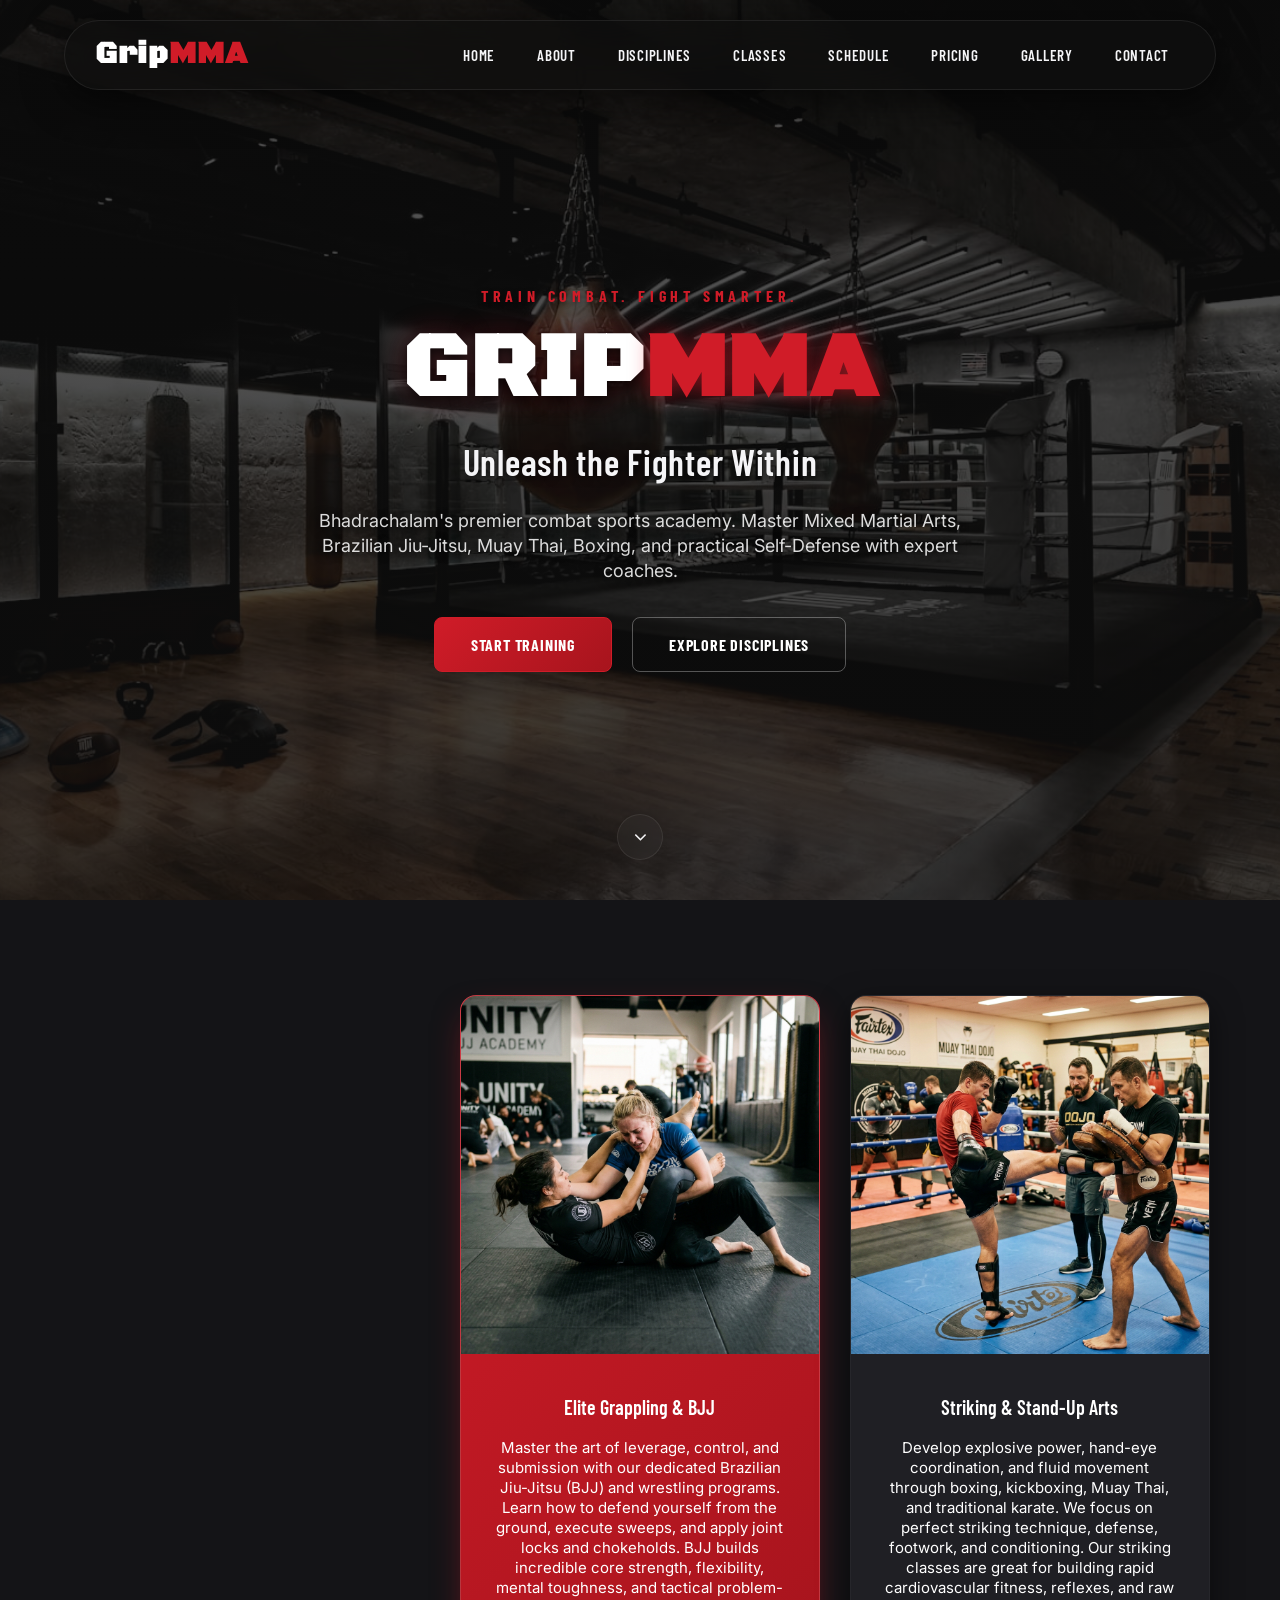
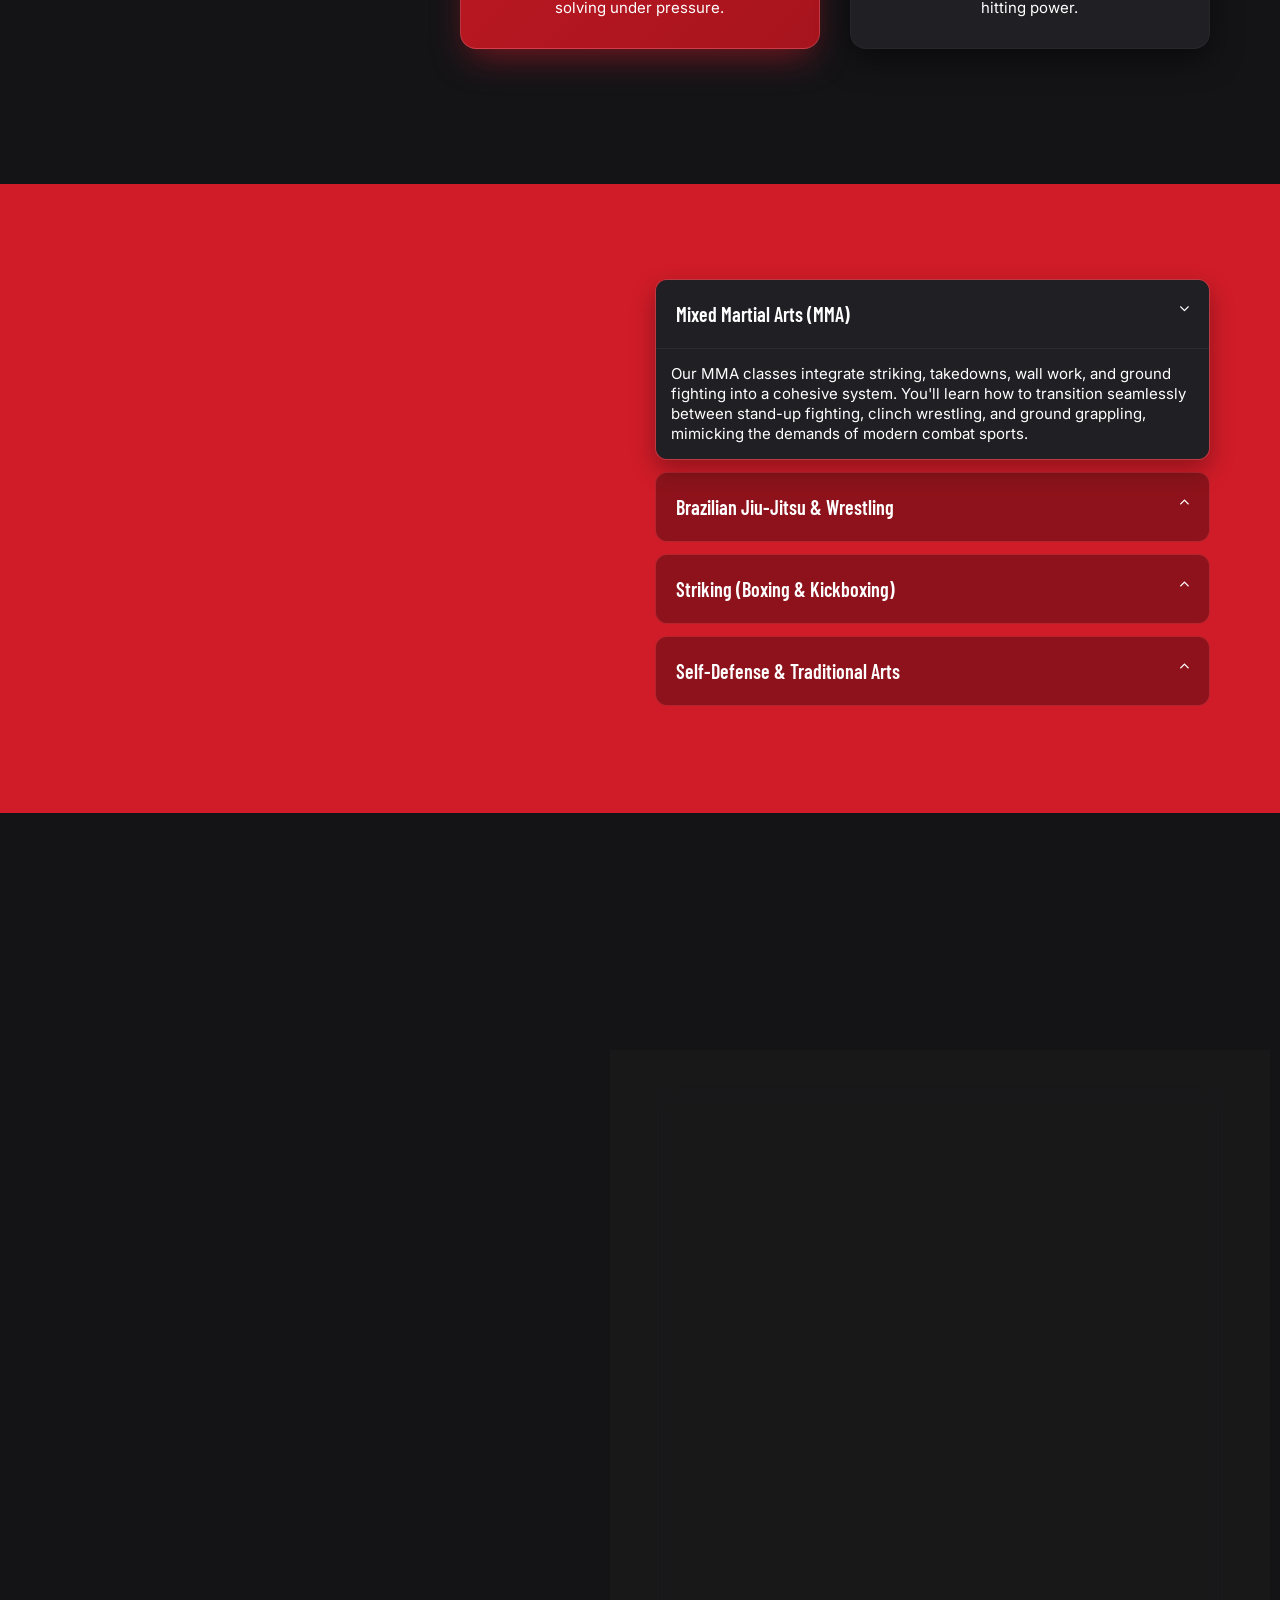
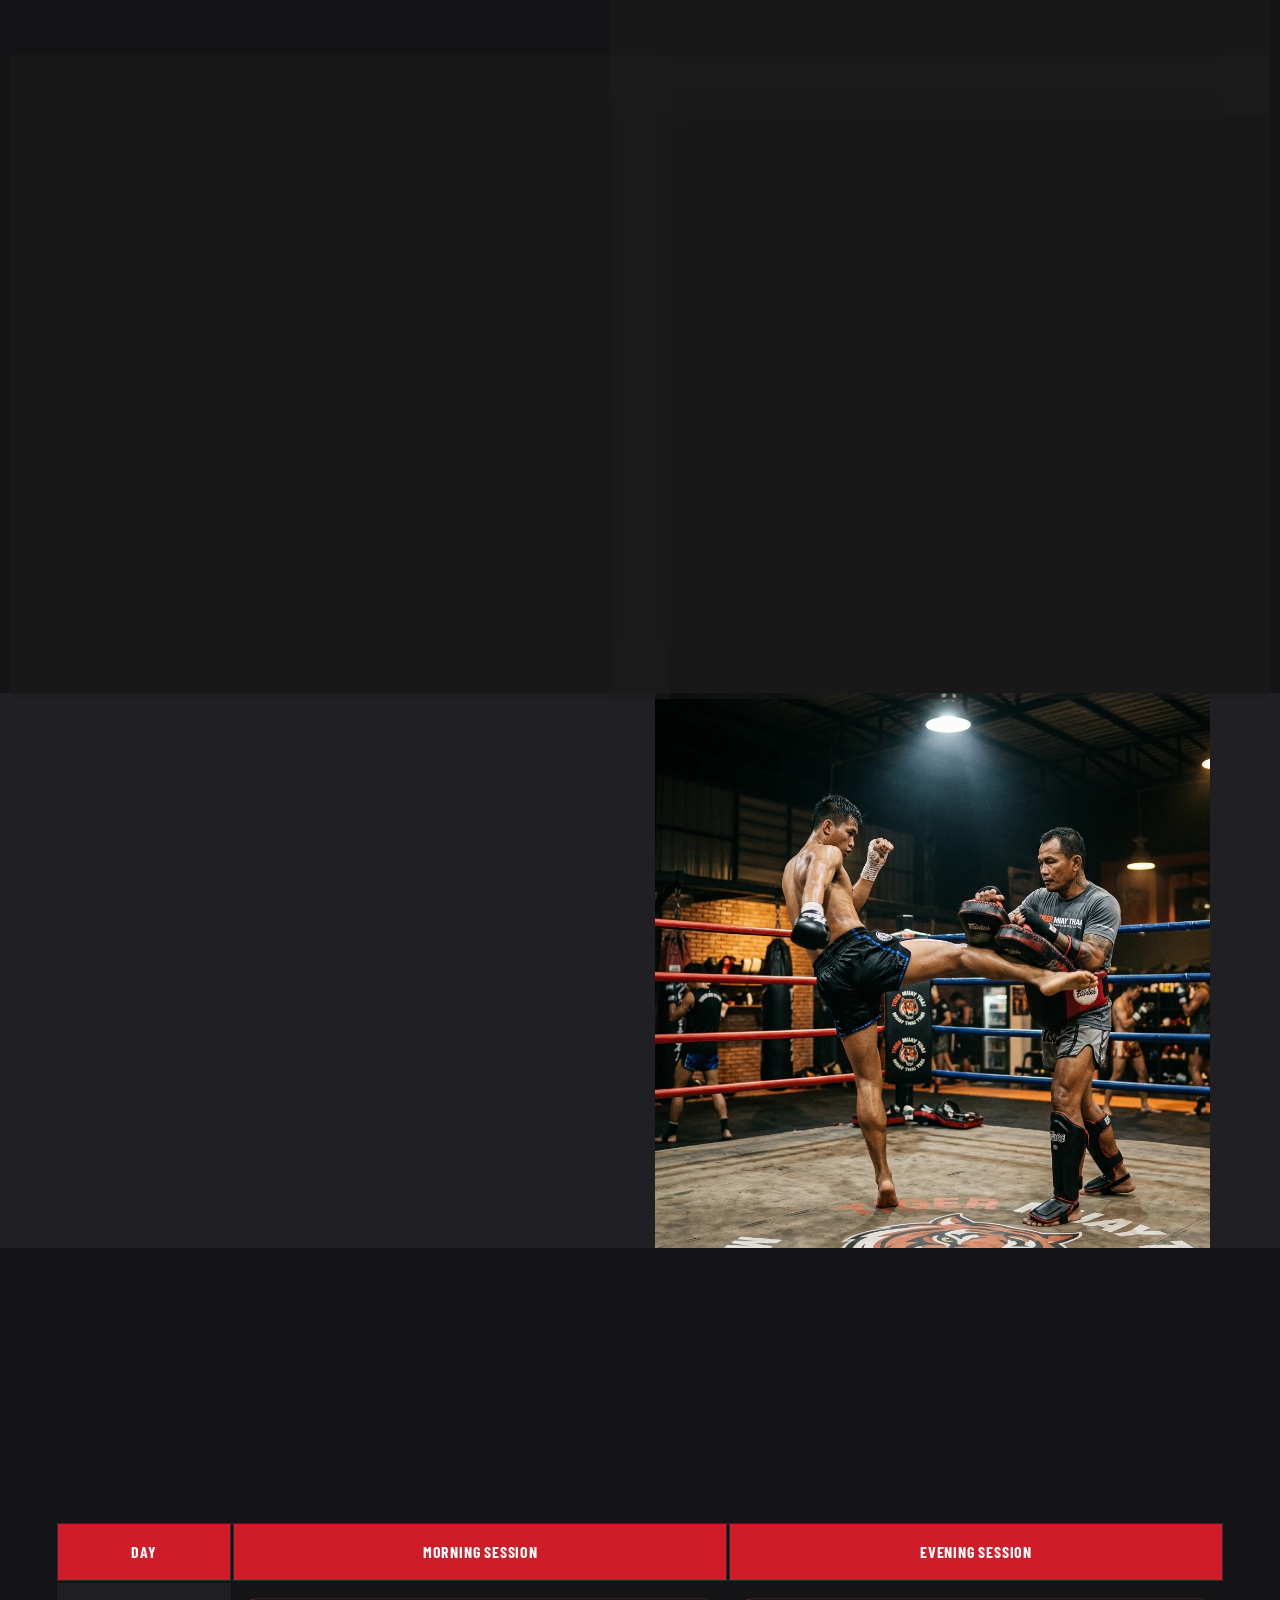
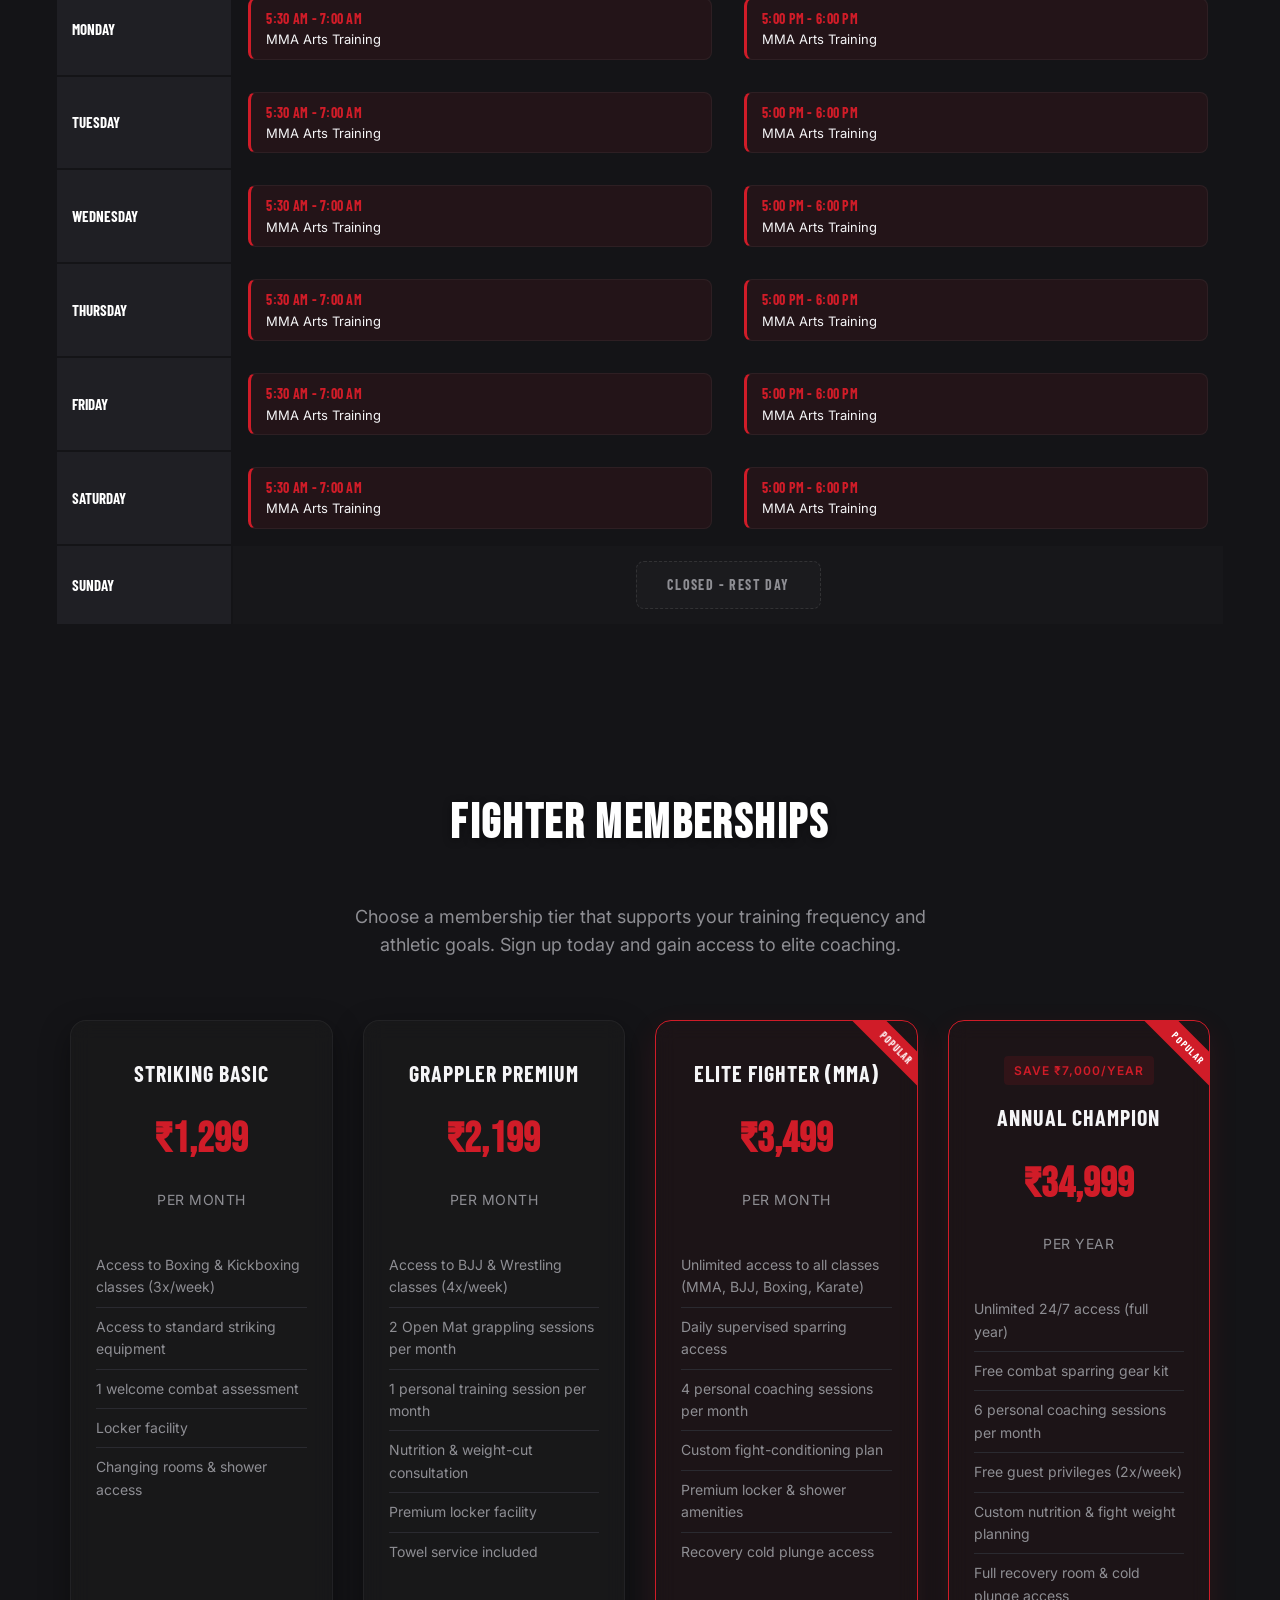
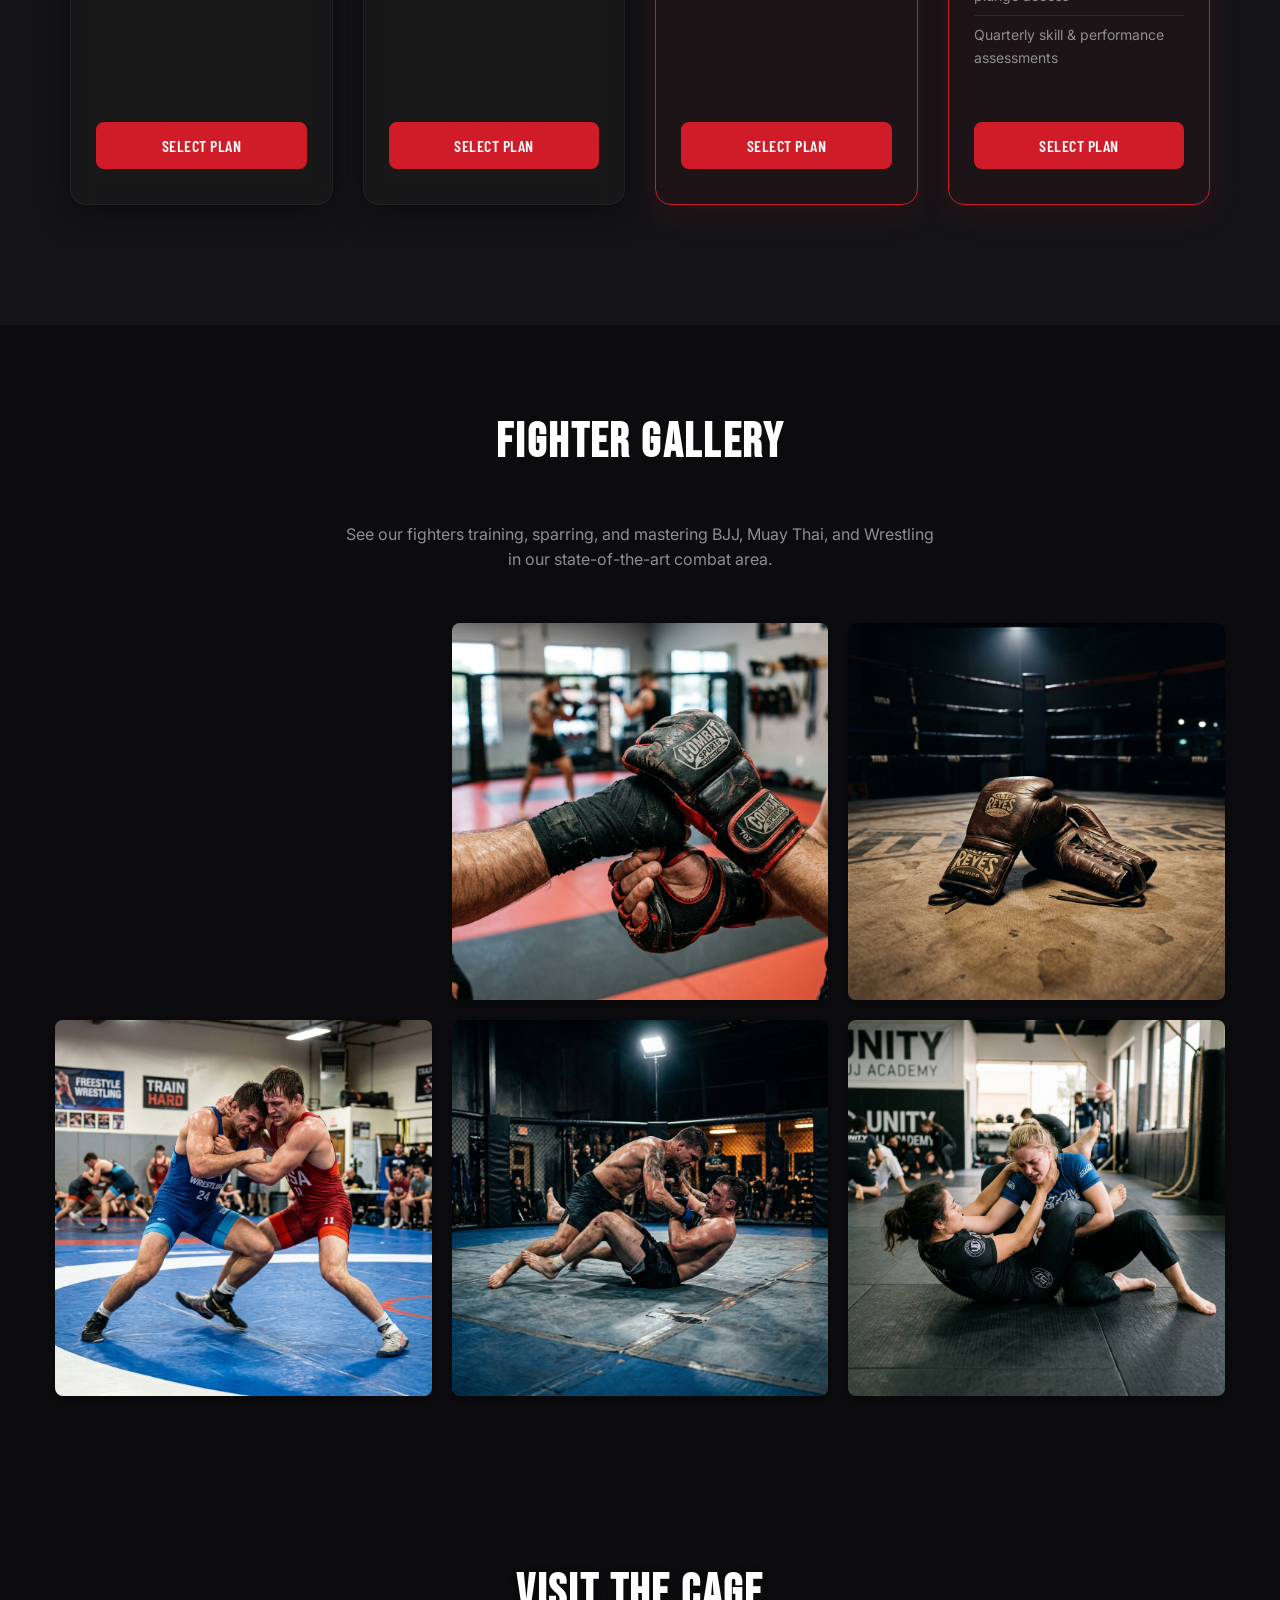
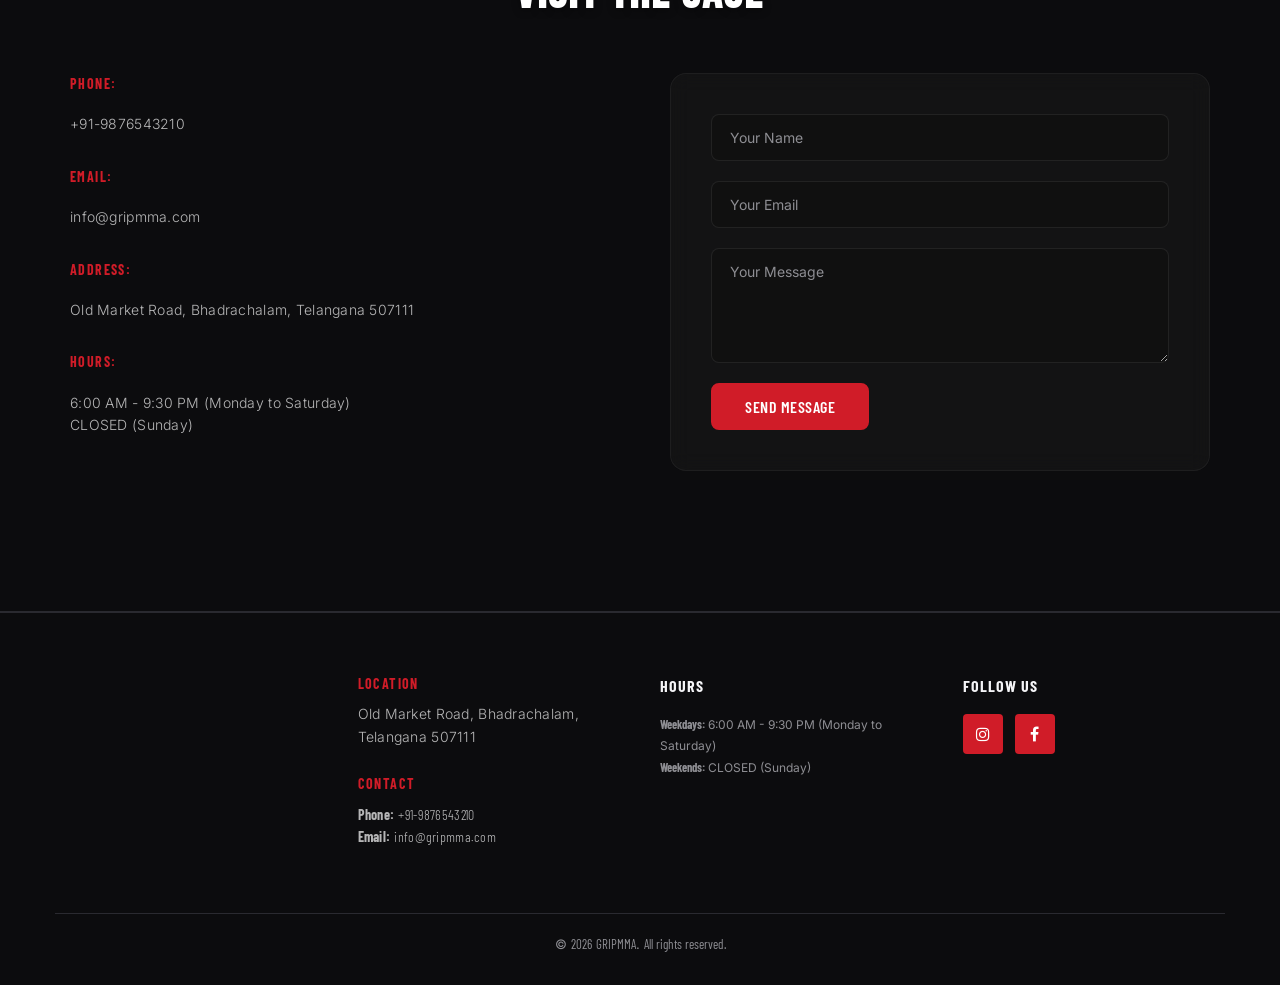
==== mma/index.html @ aaa6ac8c "feat(design): modernize hero scroll arrow and add reciprocal MMA/Gym navigation badges" ====
<!DOCTYPE html>
<html>
<head>
	<meta charset="UTF-8">
	<title>GRIPMMA — Train Combat. Fight Smarter.</title>
	<meta name="description" content="">
	<meta name="keywords" content="">
	<meta name="viewport" content="width=device-width, initial-scale=1">
	<meta name="theme-color" content="">
	<meta name="robots" content="index, follow">
	
	<!-- Open Graph Meta Tags -->
	<meta property="og:title" content="">
	<meta property="og:description" content="">
	<meta property="og:image" content="">
	<meta property="og:url" content="">
	<meta property="og:type" content="website">
	
	<!-- Twitter Card Meta Tags -->
	<meta name="twitter:card" content="summary_large_image">
	<meta name="twitter:title" content="">
	<meta name="twitter:description" content="">
	<meta name="twitter:image" content="">
	
	<!-- JSON-LD Structured Data (LocalBusiness Schema) -->
	<script type="application/ld+json"></script>
	
  <link rel="stylesheet" href="../css/animate.css">
  <link rel="preconnect" href="https://fonts.googleapis.com">
  <link rel="preconnect" href="https://fonts.gstatic.com" crossorigin>
  <link rel="stylesheet" href="https://fonts.googleapis.com/css2?family=Black+Ops+One&family=Bebas+Neue&family=Barlow+Condensed:wght@400;600;700;900&family=Inter:wght@400;500;600&display=swap">
	<link rel="stylesheet" type="text/css" href="../css/style.css">
  <style>
    .wow:first-child {
      visibility: hidden;
    }
    .home::before {
      background-image: linear-gradient(rgba(15, 15, 15, 0.7), rgba(15, 15, 15, 0.8)), url('../images/mma-hero.jpg?v=2') !important;
    }
  </style>
  
</head>
<body data-content-src="../data/mma-content.json" data-asset-prefix="../">
 
  <!-- Start Header  -->
  <header>
  	 <div class="container">
  	 	<div class="logo" id="logo-container">
					 <a href="" id="logo-link">Grip<span>MMA</span></a>
  	 	</div>
  	 	<a href="javascript:void(0)" class="ham-burger">
  	       <span></span>	
  	       <span></span>
  	 	</a>
  	 	<div class="nav">
	 		<ul>
	 			<!-- Rendered from data/mma-content.json -->
	 		</ul>
	 	</div>
  	 </div>
  </header>
  <!-- End Header  -->

  <!-- Start Home -->
  <section class="home" id="home">
  	 <div class="container">
  	 	  <div class="mma-badge wow fadeInUp" data-wow-delay="0.3s">
  	 	  	  <span class="badge-tag">GYM</span>
  	 	  	  <span class="badge-text">Looking for general fitness & strength training?</span>
  	 	  	  <a href="../" class="badge-link">Explore GripGym <i class="fa fa-angle-right"></i></a>
  	 	  </div>
  	 	  <span class="hero-tagline wow fadeInUp" data-wow-delay="0.4s" id="hero-tagline"></span>
  	 	  <h1 class="wow fadeInUp" data-wow-delay="0.6s" id="hero-title"></h1>
  	 	  <h2 class="hero-subtitle wow fadeInUp" data-wow-delay="0.7s" id="hero-subtitle"></h2>
  	 	  <p class="hero-description wow fadeInUp" data-wow-delay="0.8s" id="hero-desc"></p>
  	 	  <div class="hero-btn-group wow fadeInUp" data-wow-delay="1.0s" id="hero-buttons"></div>
  	 </div>
  	  <!-- go down -->
  	      <a href="#about" class="go-down wow fadeIn" data-wow-delay="1.4s">
  	      	  <i class="fa fa-angle-down" aria-hidden="true"></i>
  	      </a>
  	  <!-- go down -->
  </section>
  <!-- End Home -->


  <!-- Start About -->
  <section class="about" id="about">
  	  <div class="container">
  	  	  <div class="content" id="about-grid"></div>
  	  </div>
  </section>
  <!-- End About -->


  <!-- Start Service -->
  <section class="service" id="service">
  	<div class="container">
  		 <div class="content">
  		 	  <div class="text box wow slideInLeft" id="services-text"></div>
  		 	  <div class="accordian box wow slideInRight" id="services-accordion"></div>
  		 </div>
  	</div>
  </section>
  <!-- End Service -->

  <!-- Start Classes -->
  <section class="classes" id="classes">
  	<div class="container">
        <div class="section-header wow fadeInUp" id="classes-header"></div>
        <div class="classes-grid" id="classes-grid"></div>
  	</div>
  </section>
  <!-- End Classes -->

  <!-- Start Today -->
  <section class="start-today">
  	<div class="container">
  		 <div class="content" id="start-today-content">
  		 </div>
  	</div>
  </section>
  <!-- End Start Today -->

  <!-- Start Schedule -->
  <section class="schedule" id="schedule">
     <div class="container">
        <div class="section-header wow fadeInUp" id="schedule-header"></div>
        <div class="schedule-table-wrapper wow fadeInUp" data-wow-delay="0.2s">
            <table class="table schedule-table">
              <thead id="schedule-table-header">
                <!-- Rendered from data/mma-content.json -->
              </thead>
              <tbody id="schedule-table-body"></tbody>
            </table>
        </div>
     </div>
  </section>
  <!-- End Schedule -->

  <!-- Pricing Section -->
  <section class="pricing" id="pricing">
    <div class="container">
      <h1 id="pricing-title">Fighter Memberships</h1>
      <p class="intro-text"></p>
      <div class="pricing-grid" id="pricing-grid">
        <!-- Rendered from data/mma-content.json -->
      </div>
    </div>
  </section>

  <!-- Gallery Section -->
  <section class="gallery" id="gallery">
    <div class="container">
      <h2 id="gallery-title">Fighter Gallery</h2>
      <p class="gallery-intro" id="gallery-intro"></p>
      <div class="gallery-grid" id="gallery-grid">
        <!-- Gallery items rendered from data/mma-content.json -->
      </div>
    </div>
  </section>
  <!-- End Gallery -->

  <!-- Contact Section -->
  <section class="contact" id="contact">
    <div class="container">
      <h1 id="contact-title">Visit the Cage</h1>
      <div class="contact-grid">
        <div class="contact-info" id="contact-info">
          <!-- Contact details fetched from data/mma-content.json -->
        </div>
        <div class="contact-form-wrapper">
          <form id="contact-form">
            <input type="text" name="name" placeholder="" required />
            <input type="email" name="email" placeholder="" required />
            <textarea name="message" placeholder="" rows="5" required></textarea>
            <button type="submit" id="contact-submit-btn"></button>
          </form>
          <div class="form-message" id="form-message" style="display: none;"></div>
        </div>
      </div>
    </div>
  </section>

  <!-- Footer Section -->
  <footer class="footer" id="footer">
    <div class="container">
      <div class="footer-content">
        <div class="footer-branding wow fadeIn" id="footer-branding"></div>
        <div class="footer-info wow fadeIn" data-wow-delay="0.2s">
          <div class="info-section">
            <h4 id="footer-header-location"></h4>
            <p id="footer-location"></p>
          </div>
          <div class="info-section">
            <h4 id="footer-header-contact"></h4>
            <p><strong id="footer-label-phone"></strong> <span id="footer-phone"></span></p>
            <p><strong id="footer-label-email"></strong> <span id="footer-email"></span></p>
          </div>
        </div>
        <div class="footer-hours wow fadeIn" data-wow-delay="0.4s">
          <h4 id="footer-header-hours"></h4>
          <div id="footer-hours">
            <!-- Rendered from mma-content.json -->
          </div>
        </div>
        <div class="footer-social wow fadeIn" data-wow-delay="0.6s">
          <h4 id="footer-header-social"></h4>
          <div class="social-links" id="footer-social">
            <!-- Rendered from mma-content.json -->
          </div>
        </div>
      </div>
      <div class="footer-bottom">
        <p>&copy; <span id="footer-year"></span> <span id="footer-gym-name"></span>. <span id="footer-copyright"></span></p>
      </div>
    </div>
  </footer>
  <!-- End Footer -->

<script src="../js/wow.min.js"></script>
<script src="../js/lightbox.js"></script>
<script src="../js/content-loader.js"></script>
</body>
</html>
---- css/style.css ----
@import url('https://stackpath.bootstrapcdn.com/font-awesome/4.7.0/css/font-awesome.min.css');

:root {
  /* Backgrounds */
  --color-bg-primary:   #0f0f0f;
  --color-bg-secondary: #1a1a1a;
  --color-bg-surface:   #242424;

  /* Brand accent */
  --color-primary:      #e8192c;
  --color-primary-dark: #b0111f;

  /* Text */
  --color-text-base:       #f0f0f0;
  --color-text-muted:      #8a8a8a;
  --color-text-on-accent:  #ffffff;

  /* Borders */
  --color-border:       #2e2e2e;
  --color-border-light: #444444;

  /* Typography */
  --font-display:  'Bebas Neue', sans-serif;
  --font-heading:  'Barlow Condensed', sans-serif;
  --font-body:     'Inter', sans-serif;

  /* Font weights */
  --fw-regular:  400;
  --fw-semibold: 600;
  --fw-bold:     700;
  --fw-black:    900;
}

html, body{
	margin:0;
	padding:0;
	overflow-x: hidden;
	max-width: 100%;
	background-color: var(--color-bg-primary);
	color: var(--color-text-base);
}

*{
	box-sizing: border-box;
	margin:0;
	padding:0;
	font-family: var(--font-heading);
}

p,
li,
input,
textarea,
button,
.table td {
  font-family: var(--font-body);
}

/*Header*/

header{
	position:fixed;
	left: 0px;
	top:0px;
	width: 100%;
	z-index: 10;
	background-color: var(--color-bg-primary);
	padding:15px 15px;
}
header .container{
	-webkit-display: flex;
	display: flex;
	justify-content: space-between;
	align-items: center;
}

header .logo a{
	font-size: 30px;
	text-decoration: none;
	color: var(--color-text-on-accent);
	font-weight: var(--fw-bold);
	font-family: var(--font-heading);
}
header .logo a span{
	color: var(--color-primary);
}
header .nav{
	position: fixed;
	background-color: var(--color-primary);
	width: 280px;
	top:0;
	right:0;
	height: 100%;
	z-index: 99;
	padding:100px 0px 15px; 
	-webkit-transform: translateX(100%);
	transform: translateX(100%);
	-webkit-transition: transform .5s ease;
    transition: transform .5s ease;
}
header .nav.open{
	-webkit-transform: translateX(0);
	transform: translateX(0);
}
header .nav ul{
	list-style: none;
	margin:0;
	padding:0px;
}
header .nav ul li{
display: block;
}
header .nav ul li a{
	text-decoration: none;
	font-size: 30px;
	font-weight: var(--fw-semibold);
    color: var(--color-text-on-accent);
    font-family: var(--font-heading);
    letter-spacing: -0.02em;
    display: block;
    position: relative;
    padding:10px 30px;
}
header .nav ul li a.active::before{
	content: '';
	position: absolute;
	left:0px;
	top:0px;
	height: 100%;
	width:100%;
	background-color: var(--color-bg-primary);
	opacity:.2;
	-webkit-transition: width .5s ease;
	transition: width .5s ease;
	z-index: -1;
}
header .nav ul li a::before{
	content: '';
	position: absolute;
	left:0px;
	top:0px;
	height: 100%;
	width:0px;
	background-color: var(--color-bg-primary);
	opacity:.2;
	-webkit-transition: width .5s ease;
	transition: width .5s ease;
	z-index: -1;
}
header .nav ul li a:hover::before{
	width: 100%;
}
header .ham-burger{
	display: inline-block;
	position: relative;
	z-index: 100;
	background: rgba(15, 15, 15, 0.85);
	backdrop-filter: blur(10px);
	-webkit-backdrop-filter: blur(10px);
	border: 1px solid rgba(255, 255, 255, 0.12);
	border-radius: 8px;
	padding: 10px 10px 2px 10px;
	transition: all 0.3s ease;
}
header .ham-burger:hover{
	background: rgba(30, 30, 30, 0.95);
	border-color: var(--color-primary);
}
header .ham-burger.active{
	background: rgba(15, 15, 15, 0.95);
	border-color: rgba(255, 255, 255, 0.1);
}
header .ham-burger span{
	height: 3px;
	margin-bottom:8px;
	display: block;
	background-color: var(--color-text-base);
	width:30px;
	-webkit-transition: transform .5s ease;
	transition: transform .5s ease;
}
header .ham-burger span:nth-child(1){
	transform-origin: left top;
}
header .ham-burger span:nth-child(2){
	transform-origin: left bottom;
}

header .ham-burger.active span:nth-child(1){
	-webkit-transform: rotate(45deg) translateY(-6px);
	transform: rotate(45deg) translateY(-6px);
}
header .ham-burger.active span:nth-child(2){
	-webkit-transform: rotate(-45deg) translateY(6px);
	transform: rotate(-45deg) translateY(6px)
}

.container{
	max-width: 1170px;
	margin: auto;
}

/*Home section*/
.home{
	height: 100vh;
	background-color: var(--color-bg-primary);
	padding:15px;
	-webkit-display: flex;
	display: flex;
	align-items: center;
	position: relative;
	overflow: hidden; /* Prevent animated background from spilling out */
}

.home::before {
	content: '';
	position: absolute;
	top: 0;
	left: 0;
	width: 100%;
	height: 100%;
	background-image: linear-gradient(rgba(15,15,15,0.7), rgba(15,15,15,0.8)), url('../images/home.jpg');
	background-size: cover;
	background-position: center;
	z-index: 1;
	animation: kenBurns 28s ease-in-out infinite alternate;
	pointer-events: none;
}

@keyframes kenBurns {
	0% {
		transform: scale(1.0) translate(0, 0);
	}
	100% {
		transform: scale(1.12) translate(-1%, 0.5%);
	}
}

.hero-glow-aura {
	position: absolute;
	top: 0;
	left: 0;
	width: 300px;
	height: 300px;
	border-radius: 50%;
	background: radial-gradient(circle, rgba(232, 25, 44, 0.14) 0%, rgba(232, 25, 44, 0.03) 50%, rgba(0, 0, 0, 0) 70%);
	filter: blur(50px);
	pointer-events: none;
	z-index: 2; /* In front of animated bg (z-index 1), behind text box (z-index 3) */
	will-change: transform;
	transform: translate3d(-1000px, -1000px, 0); /* Start offscreen */
}

.home .go-down {
  position: absolute;
  bottom: 40px;
  width: 46px;
  height: 46px;
  background: rgba(255, 255, 255, 0.03);
  backdrop-filter: blur(8px);
  -webkit-backdrop-filter: blur(8px);
  border: 1px solid rgba(255, 255, 255, 0.08);
  border-radius: 50%;
  display: flex;
  align-items: center;
  justify-content: center;
  left: 50%;
  transform: translateX(-50%);
  z-index: 3;
  transition: all 0.3s cubic-bezier(0.4, 0, 0.2, 1);
  text-decoration: none;
}

.home .go-down:hover {
  background: rgba(255, 255, 255, 0.08);
  border-color: var(--color-primary);
  box-shadow: 0 0 20px var(--color-primary-alpha, rgba(232, 25, 44, 0.2));
  transform: translateX(-50%) translateY(-2px);
}

.home .go-down .fa {
  color: var(--color-text-base);
  font-size: 1.25rem;
  transition: color 0.3s ease;
  -webkit-animation: goDownModern 1.8s ease-in-out infinite;
  animation: goDownModern 1.8s ease-in-out infinite;
}

.home .go-down:hover .fa {
  color: var(--color-primary);
}

@-webkit-keyframes goDownModern {
  0% { transform: translateY(-3px); opacity: 0.6; }
  50% { transform: translateY(3px); opacity: 1; }
  100% { transform: translateY(-3px); opacity: 0.6; }
}

@keyframes goDownModern {
  0% { transform: translateY(-3px); opacity: 0.6; }
  50% { transform: translateY(3px); opacity: 1; }
  100% { transform: translateY(-3px); opacity: 0.6; }
}

/* Modern MMA Redirect Badge */
.mma-badge {
  display: inline-flex;
  align-items: center;
  gap: 12px;
  background: rgba(255, 255, 255, 0.03);
  backdrop-filter: blur(8px);
  -webkit-backdrop-filter: blur(8px);
  border: 1px solid rgba(255, 255, 255, 0.08);
  border-radius: 100px;
  padding: 6px 16px 6px 8px;
  margin-bottom: 8px;
  align-self: flex-start;
  transition: all 0.3s cubic-bezier(0.4, 0, 0.2, 1);
}

.mma-badge:hover {
  background: rgba(255, 255, 255, 0.06);
  border-color: var(--color-primary);
  box-shadow: 0 0 15px var(--color-primary-alpha, rgba(232, 25, 44, 0.15));
  transform: translateY(-1px);
}

.mma-badge .badge-tag {
  background: var(--color-primary);
  color: var(--color-text-on-accent);
  font-family: var(--font-heading);
  font-weight: 700;
  font-size: 0.75rem;
  letter-spacing: 0.05em;
  padding: 3px 10px;
  border-radius: 100px;
  text-transform: uppercase;
}

.mma-badge .badge-text {
  color: var(--color-text-muted);
  font-family: var(--font-body);
  font-size: 0.875rem;
  font-weight: 500;
}

.mma-badge .badge-link {
  color: var(--color-text-base);
  font-family: var(--font-body);
  font-size: 0.875rem;
  font-weight: 600;
  text-decoration: none;
  display: inline-flex;
  align-items: center;
  gap: 6px;
  transition: color 0.2s ease;
}

.mma-badge .badge-link:hover {
  color: var(--color-primary);
}

.mma-badge .badge-link i {
  font-size: 0.875rem;
  transition: transform 0.2s ease;
}

.mma-badge:hover .badge-link i {
  transform: translateX(4px);
}

@media (max-width: 575px) {
  .mma-badge {
    flex-wrap: wrap;
    padding: 8px 12px;
    border-radius: 16px;
    gap: 8px;
  }
  .mma-badge .badge-text {
    width: 100%;
  }
}
.home .container{
  -webkit-display: flex;
  display: flex;
  flex-direction: column;
  flex-grow: 1;
  gap: 12px;
  justify-content: center;
  align-items: flex-start;
  position: relative;
  z-index: 3; /* Ensure it is in front of animated bg and glow aura */
}

.home h1{
	color: var(--color-text-on-accent);
	font-size: 60px;
	font-weight: var(--fw-bold);
	text-transform: uppercase;
	margin:0;
	text-shadow: 0 2px 8px rgba(0,0,0,0.6);
	font-family: var(--font-display);
}

.home h1 span{
	color: var(--color-primary);
}

.hero-cta{
    display: inline-block;
    padding: 12px 32px;
    background-color: var(--color-primary);
    color: var(--color-text-on-accent);
    font-family: var(--font-heading);
    font-size: 18px;
    font-weight: var(--fw-bold);
    text-decoration: none;
    text-transform: uppercase;
    letter-spacing: 0.05em;
    border: 2px solid var(--color-primary);
    border-radius: 0;
    margin-top: 8px;
    -webkit-transition: background-color .3s ease, color .3s ease, border-color .3s ease;
    transition: background-color .3s ease, color .3s ease, border-color .3s ease;
}
.hero-cta:hover{
    background-color: transparent;
    color: var(--color-text-on-accent);
    border-color: var(--color-text-on-accent);
}


/*About section*/

.about{
	padding:80px 0px;
	background-color:#ffffff;
}

.about .content{ 
 -webkit-display: flex;
 display: flex;
}
.about .content .box{
	flex:0 0 33.33%;
	max-width: 33.33%;
	padding:15px;
}
.about .content .box .inner{
	background-color: var(--color-bg-surface);
}
.about .content .box:nth-child(2) .inner{
	background-color: var(--color-primary);
}
.about .content .box .inner .img img{
	width: 100%;
}
.about .content .box .inner .text{
	padding:30px;
}

.about .content .box .inner .text h4{
  font-size: 20px;
  margin:0;
  padding: 0px 0px 15px;
  font-weight: var(--fw-semibold);
  color:#ffffff;
 text-transform: capitalize;
  text-align: center;
}
.about .content .box .inner .text p{
	font-size: 15px;
	line-height:20px;
	color:#ffffff;
	text-align: center;
	margin:0;
	font-family: var(--font-body);
}


/*Service Section*/
.service{
	padding:80px 0px;
	background-color: var(--color-primary);
}

.service .content{
	-webkit-display:flex;
	display:flex;
}

.service .content .box{
	flex:0 0 50%;
	max-width: 50%;
	padding:15px;
}

.service .content .text h2{
	font-size: 30px;
	font-weight: var(--fw-semibold);
	color:#ffffff;
	padding:0px 0px 20px;
}

.service .content .text p{
    font-size: 15px;
	line-height:20px;
	color:#ffffff;
	margin:0;
	padding:0px 0px 20px;
	font-family: var(--font-body);
}

.service .content .text .btn{
	padding:8px 30px;
	background-color: var(--color-bg-surface);
	color:#ffffff;
	text-decoration: none;
	display: inline-block;
	border:1px solid transparent;
	cursor: pointer;
	-webkit-transition: all .5s ease;
	transition: all .5s ease;
}

.service .content .text .btn:hover{
	border:1px solid #ffffff;
	color:#ffffff;
	background-color: transparent;
}
.service .content .accordian-container{
	margin-bottom: 5px;
}
.service .content .accordian-container .head{
	background-color:rgba(0,0,0,0.2);
	position: relative;
	padding:12px 15px;
	cursor: pointer;
}
.service .content .accordian-container .head .fa{
	position: absolute;
	right: 10px;
	top:13px;
	color:#ffffff;
	height:30px;
	width: 30px;
	text-align: center;
	line-height: 30px;
	color:#ffffff;
	border-radius: 50%;
}
.service .content .accordian-container .head h4{
  font-size: 20px;
  margin:0;
  padding:0;
  font-weight: var(--fw-semibold);
  color: #ffffff;
  text-transform: capitalize;
}
.service .content .accordian-container.active .head{
  background-color: var(--color-bg-surface);
}
.service .content .accordian-container .body{
	display: none;
	padding:15px;
	background-color: var(--color-bg-surface);
	border-top: 1px solid var(--color-border);
}

.service .content .accordian-container:nth-child(1) .body{
	display: block;
}
.service .content .accordian-container .body p{
    font-size: 15px;
	line-height:20px;
	color:#ffffff;
	margin:0;
	padding:0;
	font-family: var(--font-body);
}


/*Classes Section*/

.classes{
	padding:80px 0px 50px;
	background-color: #ffffff;
}

.classes .content{
	-webkit-display: flex;
	display: flex;
}

.classes .content .box{
	padding:15px;
	flex:0 0 50%;
	max-width: 50%;
}

.classes .content .img img{
	width: 100%;
	-webkit-transform: rotateY(180deg);
	transform: rotateY(180deg);
}

.classes .content .text h2{
    font-size: 30px;
    font-weight: var(--fw-semibold);
    color: var(--color-text-base);
    padding: 0px 0px 20px;
}

.classes .content .text p{
	font-size: 15px;
    line-height: 20px;
    color: var(--color-text-base);
    margin: 0;
    padding: 0px 0px 30px;
    font-family: var(--font-body);
}


.classes .content .class-items .item{
	margin-bottom: 30px;
	display: flex;
}
.classes .content .class-items .item:nth-child(1){
 background-color: var(--color-bg-surface);
}
.classes .content .class-items .item:nth-child(2){
 background-color: var(--color-primary);
}
.classes .content .class-items .item .item-text{
	padding: 15px;
	display: flex;
	flex-direction: column;
	justify-content: center;
}
.classes .content .class-items .item .item-text,
.classes .content .class-items .item .item-img{
	flex:0 0 50%;
	max-width: 50%;
	position: relative;
}

.classes .content .class-items .item .item-img img{
 width: 100%;
 display: block;
}
.classes .content .class-items .item .item-img .price{
	position: absolute;
	height: 50px;
	width: 60px;
	font-size:20px;
	font-weight: var(--fw-semibold); 
	color:#ffffff;
	text-align: center;
	line-height: 50px;
}
.classes .content .class-items .item:nth-child(1) .item-img .price{
 background-color: var(--color-primary);
 left:0;
 top:0;
}
.classes .content .class-items .item:nth-child(2) .item-img .price{
 background-color: var(--color-bg-surface);
 right:0;
 top:0;
}
.classes .content .class-items .item .item-text h4{
	font-size: 20px;
    margin: 0;
    padding: 0px 0px 15px;
    font-weight: var(--fw-semibold);
    color: #ffffff;
    text-transform: capitalize;
    text-align: left;
}

.classes .content .class-items .item .item-text p{
	font-size: 15px;
    line-height: 20px;
    color: #ffffff;
    text-align:left;
    margin: 0;
    padding:0 0 20px;
    font-family: var(--font-body);
}
.classes .content .class-items .item .item-text a{
 font-size: 16px;
 text-decoration: none;
 display: inline-block;
}

.classes .content .class-items .item .item-text a{
	color:#ffffff;
}




/*Start Today Section*/
.start-today{
	background-color: var(--color-bg-surface);
}

.start-today .content{
	-webkit-display: flex;
	display: flex;
	align-items: center;
}

.start-today .content .box{
	flex:0 0 50%;
	max-width: 50%;
	padding:0px 15px;
}

.start-today .content .img img{
	width: 100%;
	display: block;
}

.start-today .content .text h2{
	font-size: 30px;
    font-weight: 500;
    color: #ffffff;
    padding: 0px 0px 20px;
}

.start-today .content .text p{
	font-size: 15px;
    line-height: 20px;
    color: #ffffff;
    margin: 0;
    padding: 0px 0px 20px;
    font-family: var(--font-body);
}

.start-today .content .text .btn{
	padding: 8px 30px;
    background-color: var(--color-primary);
    color: #ffffff;
    text-decoration: none;
    display: inline-block;
    border: 1px solid transparent;
    cursor: pointer;
    -webkit-transition: all .5s ease;
    transition: all .5s ease;
}

.start-today .content .text .btn:hover{
	color:#ffffff;
	border-color: #ffffff;
	background-color: transparent;
}




/*Class Schedule Section*/
.schedule{
	padding:80px 0px;
}

.schedule .content{
	-webkit-display: flex;
	display: flex;
}

.schedule .content .box{
	flex:0 0 50%;
	max-width: 50%;
	padding:15px;
}

.schedule .content .text h2{
   font-size: 30px;
    font-weight: var(--fw-semibold);
    color: var(--color-text-base);
    padding: 0px 0px 20px;
}

.schedule .content .text p{
	font-size: 15px;
    line-height: 20px;
    color: var(--color-text-muted);
    margin: 0;
    padding: 0px 0px 20px;
    font-family: var(--font-body);
}
.schedule .content .text img{
	width: 100%;
	transform: rotateY(180deg);
}

.schedule .content .timing .table{
	width: 100%;
	border-collapse: collapse;
}

.schedule .content .timing .table td{
	border:1px solid var(--color-border);
	padding: 8px;
	font-size: 15px;
	text-align: center;
	color: var(--color-text-base);
}

.schedule .content .timing .table tr:nth-child(even) td.day{
	background-color: var(--color-bg-surface);
}
.schedule .content .timing .table tr:nth-child(odd) td.day{
	background-color: var(--color-border-light);
}
.schedule .content .timing .table tr:nth-child(1) td.day{
	background-color: var(--color-primary);
}
.schedule .content .timing .table tr td.day{
	color:#ffffff;
	border-color:transparent;
}


/*Gallery Section*/

.gallery {
	padding: 80px 15px;
	background-color: var(--color-bg-secondary);
}

.gallery .container {
	max-width: 1170px;
	margin: auto;
}

.gallery h2 {
	font-size: 42px;
	font-weight: var(--fw-bold);
	color: var(--color-text-base);
	margin-bottom: 20px;
	text-align: center;
	font-family: var(--font-display);
	letter-spacing: -0.02em;
}

.gallery-intro {
	font-size: 16px;
	color: var(--color-text-muted);
	text-align: center;
	margin-bottom: 50px;
	font-family: var(--font-body);
	max-width: 600px;
	margin-left: auto;
	margin-right: auto;
}

.gallery-grid {
	display: grid;
	grid-template-columns: repeat(3, 1fr);
	gap: 20px;
	margin-top: 40px;
}

.gallery-item {
	position: relative;
	overflow: hidden;
	border-radius: 8px;
	cursor: pointer;
	aspect-ratio: 1 / 1;
	background-color: var(--color-bg-surface);
	transition: transform 0.3s ease, box-shadow 0.3s ease;
	box-shadow: 0 4px 6px rgba(0, 0, 0, 0.3);
}

.gallery-item:hover {
	transform: scale(1.05);
	box-shadow: 0 8px 12px rgba(232, 25, 44, 0.4);
}

.gallery-item img {
	width: 100%;
	height: 100%;
	object-fit: cover;
	display: block;
	transition: filter 0.3s ease;
}

.gallery-item:hover img {
	filter: brightness(1.1);
}

.gallery-item-caption {
	position: absolute;
	bottom: 0;
	left: 0;
	right: 0;
	background: linear-gradient(to top, rgba(0, 0, 0, 0.8), transparent);
	color: var(--color-text-on-accent);
	padding: 20px 15px 15px;
	font-size: 14px;
	font-weight: var(--fw-semibold);
	font-family: var(--font-body);
	opacity: 0;
	transition: opacity 0.3s ease;
}

.gallery-item:hover .gallery-item-caption {
	opacity: 1;
}

/* Responsive Gallery Grid */
@media (max-width: 1199px) {
	.gallery-grid {
		grid-template-columns: repeat(2, 1fr);
	}
}

@media (max-width: 767px) {
	.gallery {
		padding: 60px 15px;
	}

	.gallery h2 {
		font-size: 32px;
		margin-bottom: 15px;
	}

	.gallery-intro {
		margin-bottom: 35px;
		font-size: 14px;
	}

	.gallery-grid {
		grid-template-columns: 1fr;
		gap: 15px;
		margin-top: 30px;
	}
}

@media (max-width: 550px) {
	.gallery {
		padding: 50px 10px;
	}

	.gallery h2 {
		font-size: 26px;
	}

	.gallery-intro {
		font-size: 13px;
		margin-bottom: 25px;
	}

	.gallery-grid {
		gap: 10px;
	}
}


/*Price Section*/

.price-package{
	padding: 80px 0px;
	background-color: #ffffff;
}
.price-package h2{
	font-size: 30px;
	font-weight: 500;
	color: var(--color-text-base);
	padding: 0px 0px 20px;
	text-align: center;
}

.price-package .title-p{
 font-size: 15px;
 line-height: 20px;
 color: var(--color-text-muted);
 margin:0;
 text-align: center;
 padding:0 20% 50px;
 font-family: var(--font-body);
}

.price-package .content{
	-webkit-display: flex;
	display: flex;
}
.price-package .content .box{
	flex:0 0 33.33%;
	max-width: 33.33%;
	padding: 15px;
}
.price-package .content .box .inner{
	background-color: #f0f0f0;
}
.price-package .content .box .inner .price-tag{
	padding: 15px;
	font-size: 20px;
	background-color: var(--color-primary);
	color:#ffffff;
	text-align: center;
	font-weight: 700;
}
.price-package .content .box .inner .text{
	padding:30px 15px;
	text-align: center;
}
.price-package .content .box .inner .text h3{
	font-size: 24px;
	color: var(--color-text-base);
	margin:0;
	padding:0px 0px 20px;
	font-weight: 700;
}
.price-package .content .box .inner .text p{
 font-size: 15px;
 line-height: 20px;
 color: var(--color-text-muted);
 margin:0;
 text-align: center;
 padding:0 0 5px;
 font-family: var(--font-body);
}
.price-package .content .box .inner .text .btn{
    padding: 8px 30px;
    background-color: var(--color-primary);
    color: #ffffff;
    text-decoration: none;
    display: inline-block;
    border: 1px solid transparent;
    cursor: pointer;
    -webkit-transition: all .5s ease;
    transition: all .5s ease;
    margin-top: 10px;
}
.price-package .content .box .inner .text .btn:hover{
	border-color: var(--color-text-base);
	color: var(--color-text-base);
	background-color: transparent;
}
.price-package .content .box .inner .img img{
	width: 100%;
}



/*Contact Section*/

.contact{
	padding:80px 0px;
	background-color: var(--color-bg-surface);
}

.contact .content{
	-webkit-display: flex;
	display: flex;
}

.contact .content .box{
	flex:0 0 50%;
	max-width: 50%;
	padding: 15px;
}

.contact .content .form input,
.contact .content .form textarea{
 height: 45px;
 width: 100%;
 padding:6px 12px;
 margin-bottom: 25px;
 background-color: transparent;
 border:1px solid #ffffff;
 font-family: var(--font-body);
 color:#ffffff;
}
.contact .content .form input:focus,
.contact .content .form textarea:focus{
 outline: none;
}
.contact .content .form input::placeholder,
.contact .content .form textarea::placeholder{
	color:#ffffff;
}
.contact .content .form textarea{
	height: 100px;
}

.contact .content .form button{
	border:none;
	outline: none;
	box-shadow: none;
	height: 45px;
	padding:0px 50px;
	border:1px solid transparent;
	background-color: var(--color-primary);
	color:#ffffff;
	font-size: 15px;
	transition: all .5s ease;
	cursor: pointer;
}
.contact .content .form button:hover{
	background-color:transparent;
	color:#ffffff; 
    border-color:#ffffff;
}

.contact .content .text h2{
	font-size: 30px;
    font-weight: 500;
    color: var(--color-primary);
    padding: 0px 0px 20px;
}
.contact .content .text p{
    font-size: 15px;
    line-height: 20px;
    color: #ffffff;
    margin: 0;
    padding: 0px 0px 30px;
    font-family: var(--font-body);
}

.contact .content .text .info ul{
	list-style: none;
	padding:0;
	margin:0;
}

.contact .content .text .info li{
	display: block;
	margin-bottom: 15px;
	color:#ffffff;
	font-size: 15px;
	letter-spacing: 1px;
	position: relative;
	padding-left: 40px;
	font-family: var(--font-body);
}
.contact .content .text .info li span{
	display: inline-block;
	position: absolute;
	left:0px;
	top:0px;
	font-size: 20px;
	color: var(--color-primary);
}
.contact .content .text .social {
	padding-top: 30px;
}
.contact .content .text .social a{
	height: 40px;
	width: 40px;
	line-height: 40px;
	text-align: center;
	background-color: var(--color-primary);
    text-decoration: none;	
    display: inline-block;
    margin-right: 10px;
    transition: all .5s ease;
    border:1px solid transparent;
} 

.contact .content .text .social a:hover{
	background-color: transparent;
    border-color: #ffffff;
}

.contact .content .text .social a span{
	color:#ffffff;
	font-size: 20px;
}

.contact .content .text .copy{
	border-top:1px solid #333333;
	margin-top: 30px;
	padding-top: 20px;
	color:#c5c5c5;
	font-size: 15px;
}




/* ===== Dark Theme Overrides ===== */

/* --- Sections: light backgrounds -> dark --- */
.about {
  background-color: var(--color-bg-secondary);
}

.classes {
  background-color: var(--color-bg-secondary);
}

.schedule {
  background-color: var(--color-bg-secondary);
}

.gallery {
  background-color: var(--color-bg-primary);
}

.price-package {
  background-color: var(--color-bg-secondary);
}

.price-package .content .box .inner {
  background-color: var(--color-bg-surface);
}

/* --- Text: formerly-white-section dark text -> light --- */
.classes .content .text h2,
.classes .content .text p {
  color: var(--color-text-base);
}

.schedule .content .text h2 {
  color: var(--color-text-base);
}

.schedule .content .text p {
  color: var(--color-text-muted);
}

.schedule .content .timing .table td {
  color: var(--color-text-base);
  border-color: var(--color-border);
}

.gallery h2 {
  color: var(--color-text-base);
}

.price-package h2 {
  color: var(--color-text-base);
}

.price-package .title-p {
  color: var(--color-text-muted);
}

.price-package .content .box .inner .text h3 {
  color: var(--color-text-base);
}

.price-package .content .box .inner .text p {
  color: var(--color-text-muted);
}

.price-package .content .box .inner .text .btn:hover {
  border-color: var(--color-text-base);
  color: var(--color-text-base);
}

/* ===== PRICING SECTION ===== */
.pricing {
  background-color: var(--color-bg-secondary);
  padding: 80px 0;
}

.pricing .container {
  max-width: 1200px;
  margin: 0 auto;
  padding: 0 30px;
}

.pricing h1 {
  text-align: center;
  font-family: var(--font-display);
  font-size: 48px;
  font-weight: var(--fw-bold);
  color: var(--color-text-on-accent);
  margin-bottom: 20px;
  text-shadow: 0 2px 8px rgba(0, 0, 0, 0.4);
}

.pricing .intro-text {
  text-align: center;
  font-family: var(--font-body);
  font-size: 18px;
  color: var(--color-text-muted);
  margin-bottom: 60px;
  max-width: 600px;
  margin-left: auto;
  margin-right: auto;
}

.pricing-grid {
  display: grid;
  grid-template-columns: repeat(4, 1fr);
  gap: 30px;
  margin-bottom: 40px;
}

.pricing-card {
  background-color: var(--color-bg-primary);
  border: 2px solid var(--color-border);
  border-radius: 8px;
  padding: 30px 25px;
  text-align: center;
  transition: all 0.3s ease;
  display: flex;
  flex-direction: column;
  gap: 15px;
}

.pricing-card:hover {
  border-color: var(--color-primary);
  transform: translateY(-5px);
  box-shadow: 0 8px 20px rgba(232, 25, 44, 0.15);
}

.pricing-card.featured {
  border-color: var(--color-primary);
  background-color: rgba(232, 25, 44, 0.05);
}

.pricing-card.featured:hover {
  box-shadow: 0 12px 30px rgba(232, 25, 44, 0.25);
}

.pricing-card h3 {
  font-family: var(--font-heading);
  font-size: 22px;
  font-weight: var(--fw-bold);
  color: var(--color-text-base);
  margin: 0;
  text-transform: uppercase;
  letter-spacing: 1px;
}

.pricing-card .price {
  font-family: var(--font-display);
  font-size: 42px;
  font-weight: var(--fw-black);
  color: var(--color-primary);
}

.pricing-card .duration {
  font-family: var(--font-body);
  font-size: 14px;
  color: var(--color-text-muted);
  text-transform: uppercase;
  letter-spacing: 0.5px;
}

.pricing-card .discount-label {
  font-family: var(--font-body);
  font-size: 12px;
  color: var(--color-primary);
  font-weight: var(--fw-semibold);
  text-transform: uppercase;
  letter-spacing: 1px;
  background-color: rgba(232, 25, 44, 0.1);
  padding: 5px 10px;
  border-radius: 4px;
  align-self: center;
}

.pricing-card .features {
  list-style: none;
  padding: 0;
  margin: 20px 0;
  text-align: left;
  flex-grow: 1;
}

.pricing-card .features li {
  font-family: var(--font-body);
  font-size: 14px;
  color: var(--color-text-muted);
  padding: 8px 0;
  border-bottom: 1px solid var(--color-border);
}

.pricing-card .features li:last-child {
  border-bottom: none;
}

.pricing-card .select-plan-btn {
  background-color: var(--color-primary);
  color: var(--color-text-on-accent);
  border: 2px solid var(--color-primary);
  padding: 12px 32px;
  font-size: 16px;
  font-family: var(--font-heading);
  font-weight: var(--fw-semibold);
  border-radius: 4px;
  cursor: pointer;
  transition: all 0.3s ease;
  text-transform: uppercase;
  letter-spacing: 0.5px;
  margin-top: 10px;
}

.pricing-card .select-plan-btn:hover {
  background-color: transparent;
  color: var(--color-primary);
}

/* ===== CONTACT SECTION ===== */
.contact {
  background-color: var(--color-bg-primary);
  padding: 80px 0;
}

.contact .container {
  max-width: 1200px;
  margin: 0 auto;
  padding: 0 30px;
}

.contact h1 {
  text-align: center;
  font-family: var(--font-display);
  font-size: 48px;
  font-weight: var(--fw-bold);
  color: var(--color-text-on-accent);
  margin-bottom: 60px;
  text-shadow: 0 2px 8px rgba(0, 0, 0, 0.4);
}

.contact-grid {
  display: grid;
  grid-template-columns: 1fr 1fr;
  gap: 60px;
  align-items: start;
}

.contact-info {
  display: flex;
  flex-direction: column;
  gap: 30px;
}

.contact-item {
  display: flex;
  flex-direction: column;
  gap: 10px;
}

.contact-item strong {
  font-family: var(--font-heading);
  font-size: 16px;
  font-weight: var(--fw-bold);
  color: var(--color-primary);
  text-transform: uppercase;
  letter-spacing: 0.5px;
}

.contact-item p {
  font-family: var(--font-body);
  font-size: 16px;
  color: var(--color-text-base);
  margin: 0;
  line-height: 1.6;
}

.contact-form-wrapper {
  background-color: var(--color-bg-secondary);
  padding: 40px;
  border-radius: 8px;
  border: 1px solid var(--color-border);
}

#contact-form {
  display: flex;
  flex-direction: column;
  gap: 20px;
}

#contact-form input,
#contact-form textarea {
  background-color: var(--color-bg-primary);
  border: 1px solid var(--color-border);
  color: var(--color-text-base);
  padding: 12px 16px;
  font-family: var(--font-body);
  font-size: 14px;
  border-radius: 4px;
  transition: all 0.3s ease;
}

#contact-form input::placeholder,
#contact-form textarea::placeholder {
  color: var(--color-text-muted);
}

#contact-form input:focus,
#contact-form textarea:focus {
  outline: none;
  border-color: var(--color-primary);
  box-shadow: 0 0 8px rgba(232, 25, 44, 0.2);
}

#contact-form button {
  background-color: var(--color-primary);
  color: var(--color-text-on-accent);
  border: 2px solid var(--color-primary);
  padding: 12px 32px;
  font-size: 16px;
  font-family: var(--font-heading);
  font-weight: var(--fw-semibold);
  border-radius: 4px;
  cursor: pointer;
  transition: all 0.3s ease;
  text-transform: uppercase;
  letter-spacing: 0.5px;
  align-self: flex-start;
}

#contact-form button:hover {
  background-color: transparent;
  color: var(--color-primary);
}

.form-message {
  padding: 16px;
  border-radius: 4px;
  font-family: var(--font-body);
  font-size: 14px;
  margin-top: 10px;
}

.form-message.success {
  background-color: rgba(76, 175, 80, 0.1);
  border: 1px solid rgba(76, 175, 80, 0.5);
  color: #4CAF50;
}

/* Responsive Pricing Grid */
@media (max-width: 991px) {
  .pricing-grid {
    grid-template-columns: repeat(2, 1fr);
    gap: 25px;
  }
  
  .contact-grid {
    grid-template-columns: 1fr;
    gap: 40px;
  }
}

@media (max-width: 767px) {
  .pricing h1,
  .contact h1 {
    font-size: 36px;
    margin-bottom: 30px;
  }
  
  .pricing .intro-text {
    font-size: 16px;
    margin-bottom: 40px;
  }
  
  .pricing-grid {
    grid-template-columns: 1fr;
    gap: 20px;
  }
  
  .contact-grid {
    gap: 30px;
  }
  
  .contact-form-wrapper {
    padding: 30px 20px;
  }
  
  #contact-form {
    gap: 15px;
  }
}

@media (max-width: 550px) {
  .pricing h1,
  .contact h1 {
    font-size: 28px;
  }
  
  .pricing-card {
    padding: 20px 15px;
  }
  
  .pricing-card h3 {
    font-size: 18px;
  }
  
  .pricing-card .price {
    font-size: 32px;
  }
  
  .pricing-card .features {
    margin: 15px 0;
  }
  
  .pricing-card .features li {
    font-size: 12px;
    padding: 6px 0;
  }
  
  .contact-item strong {
    font-size: 14px;
  }
  
  .contact-item p {
    font-size: 14px;
  }
}


/*Responsive*/

/*if screen width is less than or equal to 991px then*/
@media(max-width: 991px){
   .home{
   	background-position: center;
   }
  .classes .content{
  	flex-wrap: wrap;
  }
 .classes .content .box {
    flex: 0 0 100%;
    max-width: 100%;
}
.classes .content .img{
	display: none;
}
.start-today .content .box{
	padding:15px;
}
}

/*if screen width is less than or equal to 767px then*/
@media(max-width: 767px){
  .home h1{
      font-size: 40px;
  }
  .hero-cta{
      font-size: 16px;
      padding: 10px 28px;
  }
  .about .content{
  	 flex-wrap: wrap;
  }
  .about .content .box {
    flex: 0 0 100%;
    max-width: 100%;
}
.service .content{
	flex-wrap: wrap;
}
.service .content .box {
    flex: 0 0 100%;
    max-width: 100%;
}
.classes .content .class-items .item{
	flex-wrap: wrap;
}
.classes .content .class-items .item .item-text, 
.classes .content .class-items .item .item-img {
    flex: 0 0 100%;
    max-width: 100%;
}
.schedule .content{
	flex-wrap: wrap;
}
.schedule .content .box{
flex: 0 0 100%;
    max-width: 100%;	
}
.schedule .content .timing {
  overflow-x: auto;
  -webkit-overflow-scrolling: touch;
  display: block;
}
.schedule .content .timing .table {
  min-width: 600px;
}
.start-today .content{
	flex-wrap: wrap;
}
.start-today .content .box {
    flex: 0 0 100%;
    max-width: 100%;
  }
 .gallery .content{
  flex-wrap: wrap;
 }
.gallery .content .box {
    flex: 0 0 100%;
    max-width: 100%;
}
.price-package .content{
	flex-wrap: wrap;
}
.price-package .content .box {
    flex: 0 0 100%;
    max-width: 100%;
}
.contact .content{
	flex-wrap: wrap;
}
.contact .content .box {
    flex: 0 0 100%;
    max-width: 100%;
}
}

/*if screen width is less than or equal to 550px then*/
@media(max-width: 550px){
  .home h1{
      font-size: 30px;
  }
  .hero-cta{
      display: block;
      width: fit-content;
      text-align: center;
  }
}


/* ===== FOOTER SECTION ===== */

.footer {
  background-color: var(--color-bg-primary);
  border-top: 2px solid var(--color-border);
  padding: 60px 15px 30px;
  margin-top: 60px;
}

.footer .container {
  max-width: 1170px;
  margin: auto;
}

.footer-content {
  display: grid;
  grid-template-columns: repeat(4, 1fr);
  gap: 40px;
  margin-bottom: 40px;
}

.footer-branding h3 {
  font-size: 28px;
  font-weight: var(--fw-bold);
  font-family: var(--font-heading);
  color: var(--color-text-on-accent);
  margin: 0 0 10px 0;
}

.footer-branding h3 span {
  color: var(--color-primary);
}

.footer-tagline {
  font-size: 14px;
  color: var(--color-text-muted);
  font-family: var(--font-body);
  margin: 0;
  font-style: italic;
}

.footer-info h4,
.footer-hours h4,
.footer-social h4 {
  font-size: 16px;
  font-weight: var(--fw-bold);
  color: var(--color-text-base);
  margin: 0 0 15px 0;
  text-transform: uppercase;
  letter-spacing: 1px;
}

.info-section {
  margin-bottom: 25px;
}

.info-section p {
  font-size: 13px;
  color: var(--color-text-muted);
  margin: 0;
  line-height: 1.6;
  font-family: var(--font-body);
}

#footer-hours {
  font-size: 12px;
  color: var(--color-text-muted);
  font-family: var(--font-body);
  line-height: 1.8;
}

.social-links {
  display: flex;
  gap: 12px;
  flex-wrap: wrap;
}

.social-links a {
  width: 40px;
  height: 40px;
  display: inline-flex;
  align-items: center;
  justify-content: center;
  background-color: var(--color-primary);
  color: var(--color-text-on-accent);
  text-decoration: none;
  border-radius: 4px;
  transition: all 0.3s ease;
  font-size: 16px;
}

.social-links a:hover {
  background-color: var(--color-primary-dark);
  transform: translateY(-3px);
}

.footer-bottom {
  border-top: 1px solid var(--color-border);
  padding-top: 20px;
  text-align: center;
}

.footer-bottom p {
  font-size: 13px;
  color: var(--color-text-muted);
  margin: 0;
  font-family: var(--font-body);
}

/* Footer Responsive */
@media (max-width: 1199px) {
  .footer-content {
    grid-template-columns: repeat(2, 1fr);
    gap: 30px;
  }
}

@media (max-width: 767px) {
  .footer {
    padding: 40px 15px 20px;
    margin-top: 40px;
  }

  .footer-content {
    grid-template-columns: 1fr;
    gap: 25px;
  }

  .footer-branding h3 {
    font-size: 24px;
  }

  .footer-info h4,
  .footer-hours h4,
  .footer-social h4 {
    font-size: 14px;
    margin-bottom: 12px;
  }

  .info-section {
    margin-bottom: 15px;
  }

  .info-section p {
    font-size: 12px;
  }
}


/* ===== LIGHTBOX MODAL ===== */

.lightbox-overlay {
  display: none;
  position: fixed;
  top: 0;
  left: 0;
  right: 0;
  bottom: 0;
  background-color: rgba(0, 0, 0, 0.85);
  z-index: 1000;
  flex-direction: column;
  align-items: center;
  justify-content: center;
  padding: 20px;
}

.lightbox-overlay.active {
  display: flex;
}

.lightbox-content {
  position: relative;
  max-width: 90vw;
  max-height: 90vh;
  display: flex;
  flex-direction: column;
  align-items: center;
}

.lightbox-image {
  max-width: 100%;
  max-height: 100%;
  object-fit: contain;
  border-radius: 4px;
}

.lightbox-close {
  position: absolute;
  top: -40px;
  right: 0;
  background: none;
  border: none;
  color: var(--color-text-on-accent);
  font-size: 32px;
  cursor: pointer;
  padding: 10px;
  transition: color 0.3s ease;
  font-family: Arial, sans-serif;
  font-weight: bold;
  line-height: 1;
}

.lightbox-close:hover {
  color: var(--color-primary);
}

.lightbox-caption {
  color: var(--color-text-on-accent);
  margin-top: 20px;
  font-size: 16px;
  text-align: center;
  font-family: var(--font-body);
}

/* Lightbox Mobile */
@media (max-width: 767px) {
  .lightbox-overlay {
    padding: 10px;
  }

  .lightbox-content {
    max-width: 100vw;
    max-height: 100vh;
  }

  .lightbox-close {
    top: -35px;
    font-size: 28px;
  }

  .lightbox-caption {
    font-size: 14px;
    margin-top: 15px;
  }
}

/* ==========================================================================
   UI/UX PRO MAX - PREMIUM STYLING & ANIMATIONS
   ========================================================================== */

/* 1. Custom Smooth Scrollbar */
::-webkit-scrollbar {
  width: 8px;
}
::-webkit-scrollbar-track {
  background: var(--color-bg-primary);
}
::-webkit-scrollbar-thumb {
  background: var(--color-primary);
  border-radius: 4px;
}
::-webkit-scrollbar-thumb:hover {
  background: var(--color-primary-dark);
}

/* 2. Floating Glassmorphic Header */
header {
  position: fixed;
  left: 50%;
  top: 20px;
  transform: translateX(-50%);
  width: 90%;
  max-width: 1200px;
  background: rgba(15, 15, 15, 0.7);
  backdrop-filter: blur(16px) saturate(180%);
  -webkit-backdrop-filter: blur(16px) saturate(180%);
  border: 1px solid rgba(255, 255, 255, 0.08);
  border-radius: 100px;
  padding: 10px 30px;
  z-index: 1000;
  box-shadow: 0 10px 40px rgba(0, 0, 0, 0.6);
  transition: all 0.4s cubic-bezier(0.4, 0, 0.2, 1);
}

header.scrolled {
  top: 0;
  width: 100%;
  max-width: 100%;
  border-radius: 0;
  background: rgba(15, 15, 15, 0.95);
  border-bottom: 1px solid rgba(255, 255, 255, 0.1);
  padding: 15px 30px;
}

header .logo a {
  transition: opacity 0.3s ease;
}
header .logo a:hover {
  opacity: 0.85;
}

/* Slide-out Mobile Menu Styling Enhancements */
header .nav {
  background: rgba(232, 25, 44, 0.98);
  backdrop-filter: blur(20px);
  -webkit-backdrop-filter: blur(20px);
  box-shadow: -10px 0 30px rgba(0, 0, 0, 0.5);
  border-left: 1px solid rgba(255, 255, 255, 0.1);
}

header .nav ul li a {
  transition: all 0.3s cubic-bezier(0.4, 0, 0.2, 1);
}
header .nav ul li a:hover {
  padding-left: 40px;
  color: var(--color-bg-primary);
}

/* 3. Glowing Card & Container Enhancements */
.about .content .box .inner {
  border-radius: 16px;
  overflow: hidden;
  border: 1px solid rgba(255, 255, 255, 0.03);
  transition: all 0.4s cubic-bezier(0.4, 0, 0.2, 1);
  box-shadow: 0 10px 30px rgba(0, 0, 0, 0.5);
}

.about .content .box .inner:hover {
  transform: translateY(-10px);
  border-color: rgba(232, 25, 44, 0.4);
  box-shadow: 0 20px 40px -10px rgba(232, 25, 44, 0.3);
}

/* Middle featured card with custom gradient and intense glow */
.about .content .box:nth-child(2) .inner {
  background: linear-gradient(135deg, var(--color-primary), var(--color-primary-dark));
  border: 1px solid rgba(255, 255, 255, 0.15);
  box-shadow: 0 15px 35px -10px rgba(232, 25, 44, 0.5);
}

.about .content .box:nth-child(2) .inner:hover {
  box-shadow: 0 25px 50px -10px rgba(232, 25, 44, 0.7);
  border-color: rgba(255, 255, 255, 0.4);
}

/* Accordion Styling (Services) */
.service .content .accordian-container {
  border-radius: 12px;
  overflow: hidden;
  margin-bottom: 12px;
  border: 1px solid rgba(255, 255, 255, 0.05);
  transition: all 0.3s ease;
  background: rgba(0, 0, 0, 0.15);
}

.service .content .accordian-container:hover {
  border-color: rgba(255, 255, 255, 0.2);
}

.service .content .accordian-container .head {
  padding: 18px 20px;
  transition: background-color 0.3s ease;
}

.service .content .accordian-container.active {
  border-color: rgba(255, 255, 255, 0.15);
  box-shadow: 0 10px 25px rgba(0, 0, 0, 0.3);
}

/* Class item cards */
.classes .content .class-items .item {
  border-radius: 16px;
  overflow: hidden;
  border: 1px solid rgba(255, 255, 255, 0.04);
  transition: all 0.4s cubic-bezier(0.4, 0, 0.2, 1);
  box-shadow: 0 8px 24px rgba(0, 0, 0, 0.4);
}

.classes .content .class-items .item:hover {
  transform: translateY(-6px);
  border-color: rgba(232, 25, 44, 0.4);
  box-shadow: 0 15px 35px -10px rgba(232, 25, 44, 0.35);
}

.classes .content .class-items .item:nth-child(1) {
  background: rgba(30, 30, 30, 0.55);
  backdrop-filter: blur(10px);
}

.classes .content .class-items .item:nth-child(2) {
  background: linear-gradient(135deg, var(--color-primary), var(--color-primary-dark));
  border: 1px solid rgba(255, 255, 255, 0.15);
}

/* Schedule Table */
.schedule .content .timing .table {
  border-radius: 12px;
  overflow: hidden;
  border: 1px solid var(--color-border);
}

.schedule .content .timing .table td {
  padding: 14px 18px;
  transition: background-color 0.25s ease;
}

.schedule .content .timing .table tr:hover td:not(.day) {
  background-color: rgba(255, 255, 255, 0.03);
}

/* Pricing Grid & Cards */
.pricing-grid {
  display: grid;
  gap: 30px;
}

.pricing-card {
  background: rgba(30, 30, 30, 0.4) !important;
  backdrop-filter: blur(10px);
  -webkit-backdrop-filter: blur(10px);
  border: 1px solid rgba(255, 255, 255, 0.05) !important;
  border-radius: 16px !important;
  padding: 35px 25px !important;
  transition: all 0.4s cubic-bezier(0.4, 0, 0.2, 1) !important;
  box-shadow: 0 10px 30px rgba(0, 0, 0, 0.4) !important;
}

.pricing-card:hover {
  border-color: var(--color-primary) !important;
  transform: translateY(-10px) !important;
  box-shadow: 0 20px 40px -10px rgba(232, 25, 44, 0.4) !important;
  background: rgba(30, 30, 30, 0.65) !important;
}

.pricing-card.featured {
  border-color: var(--color-primary) !important;
  background: rgba(232, 25, 44, 0.04) !important;
  box-shadow: 0 10px 30px rgba(232, 25, 44, 0.1) !important;
  position: relative;
  overflow: hidden;
}

.pricing-card.featured::before {
  content: 'POPULAR';
  position: absolute;
  top: 15px;
  right: -30px;
  background: var(--color-primary);
  color: #fff;
  font-size: 10px;
  font-weight: bold;
  padding: 4px 30px;
  transform: rotate(45deg);
  letter-spacing: 1px;
}

/* Contact Form Elements */
.contact-form-wrapper {
  background: rgba(26, 26, 26, 0.5);
  backdrop-filter: blur(10px);
  -webkit-backdrop-filter: blur(10px);
  border: 1px solid rgba(255, 255, 255, 0.05);
  border-radius: 16px;
  padding: 40px;
}

#contact-form input,
#contact-form textarea {
  background: rgba(15, 15, 15, 0.6) !important;
  border: 1px solid rgba(255, 255, 255, 0.08) !important;
  border-radius: 8px !important;
  color: var(--color-text-base) !important;
  padding: 14px 18px !important;
  transition: all 0.3s cubic-bezier(0.4, 0, 0.2, 1) !important;
}

#contact-form input:focus,
#contact-form textarea:focus {
  border-color: var(--color-primary) !important;
  box-shadow: 0 0 12px rgba(232, 25, 44, 0.3) !important;
  background: rgba(15, 15, 15, 0.8) !important;
}

/* 4. Interactive Buttons & CTA Hover Feedback */
.btn, .hero-cta, #contact-form button, .pricing-card .select-plan-btn {
  border-radius: 8px !important;
  position: relative;
  overflow: hidden;
  z-index: 1;
  transition: all 0.3s cubic-bezier(0.4, 0, 0.2, 1) !important;
}

/* Shimmer overlay effect for primary CTA buttons on hover */
.btn::after, .hero-cta::after, #contact-form button::after, .pricing-card .select-plan-btn::after {
  content: '';
  position: absolute;
  top: 0;
  left: -100%;
  width: 100%;
  height: 100%;
  background: linear-gradient(
    90deg,
    transparent,
    rgba(255, 255, 255, 0.2),
    transparent
  );
  transition: all 0.6s ease;
  z-index: -1;
}

.btn:hover::after, .hero-cta:hover::after, #contact-form button:hover::after, .pricing-card .select-plan-btn:hover::after {
  left: 100%;
}

.btn:hover, .hero-cta:hover, #contact-form button:hover, .pricing-card .select-plan-btn:hover {
  transform: translateY(-2px);
  box-shadow: 0 5px 15px rgba(232, 25, 44, 0.4);
}

.btn:active, .hero-cta:active, #contact-form button:active, .pricing-card .select-plan-btn:active {
  transform: translateY(1px);
  box-shadow: 0 2px 5px rgba(232, 25, 44, 0.4);
}

/* 5. Cursors */
.ham-burger,
.nav ul li a,
.go-down,
.btn,
.hero-cta,
.pricing-card button,
.accordian-container .head,
.gallery-item,
#contact-form button {
  cursor: pointer !important;
}

/* 6. Accessibility & Motion Reduction */
@media (prefers-reduced-motion: reduce) {
  * {
    animation-duration: 0.01ms !important;
    animation-iteration-count: 1 !important;
    transition-duration: 0.01ms !important;
    scroll-behavior: auto !important;
  }
}

/* 7. Scroll Offset for Sticky Header */
html {
  scroll-behavior: smooth;
}
section[id] {
  scroll-margin-top: 90px;
}

/* 8. Hero Section Upgrades */
.home .container {
  display: flex;
  flex-direction: column;
  justify-content: center;
  align-items: center;
  text-align: center;
  width: 100%;
  max-width: 800px;
  margin: 0 auto;
  gap: 15px;
}

.hero-tagline {
  font-family: var(--font-heading);
  font-size: 16px;
  text-transform: uppercase;
  letter-spacing: 0.25em;
  color: var(--color-primary);
  font-weight: var(--fw-semibold);
  margin-bottom: 5px;
}

.home h1 {
  font-size: 80px;
  line-height: 1.1;
  text-align: center;
  margin-bottom: 10px;
  font-weight: var(--fw-black);
}

.hero-description {
  font-family: var(--font-body);
  font-size: 18px;
  line-height: 1.6;
  color: var(--color-text-muted);
  max-width: 600px;
  margin-bottom: 20px;
  text-shadow: 0 1px 4px rgba(0, 0, 0, 0.4);
}

.hero-btn-group {
  display: flex;
  gap: 20px;
}

.hero-cta {
  padding: 14px 36px;
  font-size: 16px;
  border-radius: 8px !important;
  text-transform: uppercase;
  letter-spacing: 0.05em;
  font-weight: var(--fw-bold);
  transition: all 0.3s cubic-bezier(0.4, 0, 0.2, 1);
  margin-top: 0;
}

.hero-cta.main-btn {
  background: linear-gradient(135deg, var(--color-primary), var(--color-primary-dark));
  border: 1px solid var(--color-primary);
  color: var(--color-text-on-accent);
}

.hero-cta.main-btn:hover {
  background: transparent;
  border-color: var(--color-text-on-accent);
  box-shadow: 0 0 20px rgba(232, 25, 44, 0.5);
}

.hero-cta.outline-btn {
  background: transparent;
  border: 1px solid rgba(255, 255, 255, 0.3);
  color: var(--color-text-on-accent);
}

.hero-cta.outline-btn:hover {
  background: rgba(255, 255, 255, 0.1);
  border-color: var(--color-text-on-accent);
  box-shadow: 0 0 20px rgba(255, 255, 255, 0.1);
}

@media(max-width: 767px) {
  .home h1 {
    font-size: 48px;
  }
  .hero-description {
    font-size: 15px;
  }
  .hero-btn-group {
    flex-direction: column;
    width: 100%;
    align-items: center;
  }
  .home .hero-btn-group .hero-cta {
    width: 100%;
    max-width: 280px;
    text-align: center;
  }
}

/* ==========================================================================
   UI/UX ALIGNMENTS & BREAKPOINTS POLISH (2026 STANDARDS)
   ========================================================================== */

/* 1. Global Typography Adjustments */
body {
  line-height: 1.6 !important;
}

section:not(.home) h1,
section:not(.home) h2,
.section-title {
  font-family: var(--font-display) !important;
  font-size: 48px !important;
  font-weight: var(--fw-bold) !important;
  text-transform: uppercase !important;
  letter-spacing: 0.05em !important;
  color: var(--color-text-on-accent) !important;
  text-align: center;
  margin-bottom: 40px !important;
}

/* Adjust heading sizes for section headers in specific layouts */
.service .content .text h2,
.classes .content .text h2,
.schedule .content .text h2 {
  font-family: var(--font-display) !important;
  font-size: 42px !important;
  text-align: left;
  margin-bottom: 20px !important;
  color: var(--color-text-on-accent) !important;
}

/* 2. Responsive Breakpoint Overrides (≥992px for Desktop Layouts) */

/* Desktop Navigation styling inside Capsule */
@media(min-width: 992px) {
  header .ham-burger {
    display: none !important;
  }
  header .nav {
    position: static !important;
    width: auto !important;
    height: auto !important;
    background-color: transparent !important;
    padding: 0 !important;
    -webkit-transform: none !important;
    transform: none !important;
    backdrop-filter: none !important;
    -webkit-backdrop-filter: none !important;
    box-shadow: none !important;
    border: none !important;
    display: block !important;
  }
  header .nav ul {
    display: flex !important;
    flex-direction: row !important;
    gap: 10px !important;
  }
  header .nav ul li {
    display: inline-block !important;
  }
  header .nav ul li a {
    font-size: 15px !important;
    font-weight: var(--fw-semibold) !important;
    padding: 8px 16px !important;
    color: var(--color-text-base) !important;
    text-transform: uppercase !important;
    transition: all 0.3s ease !important;
    letter-spacing: 0.05em !important;
  }
  header .nav ul li a:hover,
  header .nav ul li a.active {
    color: var(--color-primary) !important;
    background: rgba(255, 255, 255, 0.05) !important;
    border-radius: 20px !important;
  }
  header .nav ul li a::before,
  header .nav ul li a:hover::before {
    display: none !important;
  }
}

/* Standardize wrapping breakpoints to 991px (Tablets / Portables) */
@media(max-width: 991px) {
  /* About section cards wrapping */
  .about .content {
    flex-wrap: wrap !important;
  }
  .about .content .box {
    flex: 0 0 100% !important;
    max-width: 100% !important;
    margin-bottom: 20px;
  }
  .about .content .box:last-child {
    margin-bottom: 0;
  }

  /* Service section columns wrapping */
  .service .content {
    flex-wrap: wrap !important;
  }
  .service .content .box {
    flex: 0 0 100% !important;
    max-width: 100% !important;
  }
  .service .content .text {
    margin-bottom: 30px;
    text-align: center;
  }
  .service .content .text h2 {
    text-align: center !important;
  }
  
  /* Classes section columns wrapping */
  .classes .content {
    flex-wrap: wrap !important;
  }
  .classes .content .box {
    flex: 0 0 100% !important;
    max-width: 100% !important;
  }
  .classes .content .img {
    display: none !important;
  }
  .classes .content .text h2 {
    text-align: center !important;
  }
  .classes .content .text p {
    text-align: center !important;
  }
  .classes .content .class-items .item {
    flex-wrap: wrap !important;
  }
  .classes .content .class-items .item .item-text, 
  .classes .content .class-items .item .item-img {
    flex: 0 0 100% !important;
    max-width: 100% !important;
  }
  .classes .content .class-items .item .item-img .price {
    right: 0 !important;
    left: auto !important;
  }
  
  /* Start Today section columns wrapping */
  .start-today .content {
    flex-wrap: wrap !important;
  }
  .start-today .content .box {
    flex: 0 0 100% !important;
    max-width: 100% !important;
  }
  .start-today .content .text {
    text-align: center;
    margin-bottom: 30px;
  }
  .start-today .content .img {
    margin-top: 20px;
  }
  
  /* Schedule section columns wrapping */
  .schedule .content {
    flex-wrap: wrap !important;
  }
  .schedule .content .box {
    flex: 0 0 100% !important;
    max-width: 100% !important;
  }
  .schedule .content .text {
    text-align: center;
    margin-bottom: 30px;
  }
  .schedule .content .text h2 {
    text-align: center !important;
  }
  .schedule .content .timing {
    overflow-x: auto !important;
    -webkit-overflow-scrolling: touch !important;
    display: block !important;
  }
  .schedule .content .timing .table {
    min-width: 600px !important;
  }
}

/* Mobile specific styling adjustments */
@media(max-width: 767px) {
  section:not(.home) h1,
  section:not(.home) h2,
  .section-title {
    font-size: 36px !important;
  }
  .service .content .text h2,
  .classes .content .text h2,
  .schedule .content .text h2 {
    font-size: 32px !important;
  }
}

/* 9. Restructured Schedule Timetable Styles */
.schedule-table th {
  background-color: var(--color-primary);
  color: #ffffff;
  font-family: var(--font-heading);
  text-transform: uppercase;
  font-weight: var(--fw-bold);
  padding: 15px;
  font-size: 16px;
  letter-spacing: 0.05em;
  border: 1px solid var(--color-border);
}

.schedule-table td {
  padding: 15px !important;
  vertical-align: middle;
}

.schedule-table .day-col {
  font-family: var(--font-heading);
  font-weight: var(--fw-bold);
  text-transform: uppercase;
  color: var(--color-text-on-accent);
  background-color: var(--color-bg-surface);
  font-size: 15px;
  width: 15%;
}

.schedule-table .slot {
  display: block;
  padding: 10px 15px;
  border-radius: 8px;
  margin-bottom: 8px;
  font-size: 13px;
  font-family: var(--font-body);
  line-height: 1.4;
  border: 1px solid rgba(255, 255, 255, 0.05);
}

.schedule-table .slot:last-child {
  margin-bottom: 0;
}

.schedule-table .slot strong {
  font-family: var(--font-heading);
  font-size: 14px;
  text-transform: uppercase;
  letter-spacing: 0.02em;
  display: inline-block;
  margin-bottom: 2px;
}

.schedule-table .men-slot {
  background: var(--color-primary-alpha, rgba(232, 25, 44, 0.06));
  border-left: 3px solid var(--color-primary);
  color: var(--color-text-base);
}

.schedule-table .men-slot strong {
  color: var(--color-primary);
}

.schedule-table .women-slot {
  background: rgba(249, 115, 22, 0.06);
  border-left: 3px solid #f97316;
  color: var(--color-text-base);
}

.schedule-table .women-slot strong {
  color: #f97316;
}

@media(max-width: 767px) {
  .schedule-table th {
    font-size: 14px;
    padding: 10px;
  }
  .schedule-table td {
    padding: 10px !important;
  }
  .schedule-table .day-col {
    font-size: 13px;
  }
  .schedule-table .slot {
    padding: 8px 10px;
    font-size: 12px;
  }
}

/* 10. Redesigned Classes Grid & Card Styles */
.classes .section-header {
  text-align: center;
  max-width: 800px;
  margin: 0 auto 50px;
}

.classes .section-header h2 {
  margin-bottom: 15px !important;
}

.classes .section-desc {
  font-family: var(--font-body);
  font-size: 16px;
  line-height: 1.6;
  color: var(--color-text-muted);
}

.classes-grid {
  display: grid;
  grid-template-columns: repeat(2, 1fr);
  gap: 30px;
  max-width: 1200px;
  margin: 0 auto;
}

.class-card {
  background: rgba(30, 30, 30, 0.45);
  backdrop-filter: blur(10px);
  -webkit-backdrop-filter: blur(10px);
  border: 1px solid rgba(255, 255, 255, 0.05);
  border-radius: 16px;
  overflow: hidden;
  display: flex;
  flex-direction: column;
  box-shadow: 0 10px 30px rgba(0, 0, 0, 0.4);
  transition: all 0.4s cubic-bezier(0.4, 0, 0.2, 1);
}

.class-card:hover {
  transform: translateY(-8px);
  border-color: rgba(232, 25, 44, 0.4);
  box-shadow: 0 20px 40px -10px rgba(232, 25, 44, 0.35);
  background: rgba(30, 30, 30, 0.65);
}

.class-card-img {
  position: relative;
  width: 100%;
  aspect-ratio: 16 / 9;
  overflow: hidden;
}

.class-card-img img {
  width: 100%;
  height: 100%;
  object-fit: cover;
  transition: transform 0.5s ease;
}

.class-card:hover .class-card-img img {
  transform: scale(1.08);
}

.class-card-price {
  position: absolute;
  top: 15px;
  left: 15px;
  background-color: var(--color-primary);
  color: #ffffff;
  padding: 6px 12px;
  border-radius: 6px;
  font-family: var(--font-heading);
  font-weight: var(--fw-bold);
  font-size: 14px;
  letter-spacing: 0.02em;
  box-shadow: 0 4px 10px rgba(0, 0, 0, 0.3);
}

.class-card-body {
  padding: 25px;
  display: flex;
  flex-direction: column;
  flex-grow: 1;
}

.class-card-body h3 {
  font-family: var(--font-heading);
  font-size: 22px;
  font-weight: var(--fw-bold);
  color: var(--color-text-base);
  margin: 0 0 5px 0;
  text-transform: uppercase;
}

.coach-tag {
  font-family: var(--font-body);
  font-size: 13px;
  color: var(--color-primary);
  font-weight: var(--fw-semibold);
  margin-bottom: 15px;
}

.class-card-text {
  font-family: var(--font-body);
  font-size: 14px;
  line-height: 1.6;
  color: var(--color-text-muted);
  margin: 0 0 20px 0;
  flex-grow: 1;
}

.class-details-btn {
  align-self: flex-start;
  font-family: var(--font-heading);
  font-size: 14px;
  font-weight: var(--fw-bold);
  text-transform: uppercase;
  color: #ffffff;
  background-color: transparent;
  border: 1px solid rgba(255, 255, 255, 0.2);
  padding: 8px 24px;
  border-radius: 6px !important;
  text-decoration: none;
  transition: all 0.3s ease;
}

.class-details-btn:hover {
  background-color: var(--color-primary);
  border-color: var(--color-primary);
  box-shadow: 0 4px 12px rgba(232, 25, 44, 0.3);
  color: #ffffff !important;
}

@media(max-width: 767px) {
  .classes-grid {
    grid-template-columns: 1fr;
    gap: 20px;
  }
  .class-card-body {
    padding: 20px;
  }
}

/* 11. Full-Width Schedule Layout Upgrades */
.schedule .section-header {
  text-align: center;
  max-width: 800px;
  margin: 0 auto 50px;
}

.schedule .section-header h2 {
  margin-bottom: 15px !important;
}

.schedule .section-desc {
  font-family: var(--font-body);
  font-size: 16px;
  line-height: 1.6;
  color: var(--color-text-muted);
}

.schedule-table-wrapper {
  width: 100%;
  max-width: 1200px;
  margin: 0 auto;
  overflow-x: auto;
  -webkit-overflow-scrolling: touch;
}

.schedule-table {
  width: 100% !important;
}

.schedule-table td {
  width: 42.5%;
}

.schedule-table .day-col {
  width: 15% !important;
}

/* 12. Schedule Holiday Styling */
.schedule-table .holiday-col {
  text-align: center;
  background: rgba(255, 255, 255, 0.01) !important;
}

.schedule-table .holiday-badge {
  display: inline-block;
  padding: 12px 30px;
  border-radius: 8px;
  background: rgba(255, 255, 255, 0.02);
  border: 1px dashed rgba(255, 255, 255, 0.1);
  color: var(--color-text-muted);
  font-family: var(--font-heading);
  font-weight: var(--fw-bold);
  font-size: 14px;
  letter-spacing: 0.1em;
  text-transform: uppercase;
}

/* 13. Stencil Rugged Branding & Hero Layout Upgrades */
header .logo a,
.home h1,
.footer-branding h3 {
  font-family: 'Black Ops One', var(--font-display) !important;
  letter-spacing: 1px;
}

header .logo a span,
.home h1 span,
.footer-branding h3 span {
  font-family: inherit !important; /* Forces span to inherit Black Ops One override, bypassing universal selector */
}

.home .container {
  align-items: center !important; /* Re-center hero layout */
  text-align: center !important;
  max-width: 900px !important;
  margin: 0 auto !important;
  gap: 8px !important; /* Tighten container gap spacing */
}

.home h1 {
  font-size: 90px !important;
  text-align: center !important;
  line-height: 1.0 !important;
  letter-spacing: 2px !important;
  text-shadow: 0 4px 15px rgba(0, 0, 0, 0.9), 0 0 30px rgba(232, 25, 44, 0.25) !important;
  margin-bottom: 10px !important; /* Tighten bottom margin */
}

.home h1 span {
  color: var(--color-primary) !important;
  text-shadow: 0 0 20px rgba(232, 25, 44, 0.5) !important;
}

.hero-tagline {
  letter-spacing: 0.3em !important;
  font-weight: var(--fw-bold) !important;
  margin-bottom: 8px !important; /* Tighten bottom margin */
  text-shadow: 0 2px 5px rgba(0, 0, 0, 0.5) !important;
}

.hero-description {
  font-size: 18px !important;
  font-weight: 400 !important;
  line-height: 1.4 !important; /* Less line height for cleaner reading */
  color: rgba(255, 255, 255, 0.85) !important;
  max-width: 650px !important;
  text-shadow: 0 2px 10px rgba(0, 0, 0, 0.9) !important;
  border: none !important; /* Remove borders for centered alignment */
  padding: 0 !important;
  margin-bottom: 25px !important; /* Tighten bottom margin */
  text-align: center !important;
}

@media(max-width: 991px) {
  .home .container {
    padding: 0 20px !important;
  }
  .home h1 {
    font-size: 70px !important;
  }
}

@media(max-width: 767px) {
  .home h1 {
    font-size: 48px !important;
  }
  .hero-description {
    font-size: 15px !important;
  }
}

/* 14. Hero Subtitle Tagline Styling */
.hero-subtitle {
  font-family: var(--font-heading) !important;
  font-size: 36px !important; /* Slightly smaller for subtitle sizing */
  font-weight: var(--fw-semibold) !important; /* Softer font weight */
  text-transform: none !important; /* Mixed case for modern 2026 UX format */
  letter-spacing: 0.02em !important;
  color: var(--color-text-base) !important;
  text-shadow: 0 2px 8px rgba(0, 0, 0, 0.6) !important;
  margin-top: 0 !important;
  margin-bottom: 10px !important; /* Tighten bottom margin */
  text-align: center !important;
}

@media(max-width: 767px) {
  .hero-subtitle {
    font-size: 26px !important;
  }
}

/* 15. Modern Address & Label Typography Styles */
.footer-info .info-section p,
.contact-item p {
  font-family: var(--font-body) !important;
  font-weight: 300 !important;
  font-size: 14px !important;
  line-height: 1.6 !important;
  color: rgba(255, 255, 255, 0.7) !important;
  letter-spacing: 0.02em !important;
}

.footer-info .info-section h4,
.contact-item strong {
  font-family: var(--font-heading) !important;
  font-size: 14px !important;
  font-weight: var(--fw-bold) !important;
  color: var(--color-primary) !important;
  text-transform: uppercase !important;
  letter-spacing: 0.1em !important;
  margin-bottom: 8px !important;
}

/* 16. Mobile UI/UX Optimizations */
@media(max-width: 767px) {
  /* Mobile header positioning fix (remove transform to allow viewport-relative fixed drawer) */
  header {
    left: 0 !important;
    top: 0 !important;
    transform: none !important;
    width: 100% !important;
    max-width: 100% !important;
    border-radius: 0 !important;
    background: #0f0f0f !important;
    border: none !important;
    border-bottom: 1px solid rgba(255, 255, 255, 0.08) !important;
    padding: 15px 20px !important;
  }

  /* Section Padding Reductions */
  section {
    padding: 50px 0px !important;
  }
  
  /* Compact 2-column mobile gallery grid */
  .gallery-grid {
    grid-template-columns: repeat(2, 1fr) !important;
    gap: 12px !important;
    margin-top: 25px !important;
  }
  
  /* Mobile sidebar navigation drawer (solid dark background to prevent text collision) */
  header .nav {
    background: #0f0f0f !important;
    box-shadow: -10px 0 45px rgba(0, 0, 0, 0.9) !important;
    border-left: 1px solid rgba(255, 255, 255, 0.08) !important;
  }
  
  header .nav ul li a {
    color: var(--color-text-base) !important;
    background: #1a1a1a !important; /* Completely solid dark background (no transparency) */
    border: 1px solid rgba(255, 255, 255, 0.05) !important;
    border-radius: 8px !important;
    margin: 8px 20px !important;
    padding: 10px 20px !important;
    font-size: 22px !important;
    transition: all 0.3s cubic-bezier(0.4, 0, 0.2, 1) !important;
  }
  
  header .nav ul li a:hover,
  header .nav ul li a.active {
    color: var(--color-text-on-accent) !important;
    background: var(--color-primary) !important;
    border-color: var(--color-primary) !important;
    padding-left: 28px !important;
    box-shadow: 0 4px 15px rgba(232, 25, 44, 0.3) !important;
  }
  
  /* Horizontal scrollbar styling for mobile schedule table swipe indicator */
  .schedule-table-wrapper::-webkit-scrollbar {
    height: 5px !important;
    display: block !important;
  }
  
  .schedule-table-wrapper::-webkit-scrollbar-track {
    background: rgba(255, 255, 255, 0.02) !important;
  }
  
  .schedule-table-wrapper::-webkit-scrollbar-thumb {
    background: rgba(232, 25, 44, 0.4) !important;
    border-radius: 3px !important;
  }

  /* Prevent schedule table from compressing and allow horizontal scroll on mobile */
  .schedule-table {
    width: auto !important;
    min-width: 650px !important;
  }

  /* GPU-Accelerated Mobile-friendly fade-in reveal animations */
  .wow {
    animation-name: mobileFadeIn !important;
    animation-duration: 0.8s !important;
    animation-timing-function: cubic-bezier(0.16, 1, 0.3, 1) !important;
    animation-fill-mode: both !important;
    visibility: visible !important;
    transition: none !important;
  }

  @keyframes mobileFadeIn {
    from {
      opacity: 0;
      transform: translateY(15px);
    }
    to {
      opacity: 1;
      transform: translateY(0);
    }
  }

  /* Smooth drawer slide transition */
  header .nav {
    transition: transform 0.45s cubic-bezier(0.16, 1, 0.3, 1) !important;
  }

  /* Staggered fade-in animations for mobile navigation drawer options */
  header .nav.open ul li {
    animation: mobileNavFadeIn 0.5s cubic-bezier(0.16, 1, 0.3, 1) both;
  }
  
  header .nav.open ul li:nth-child(1) { animation-delay: 0.05s; }
  header .nav.open ul li:nth-child(2) { animation-delay: 0.10s; }
  header .nav.open ul li:nth-child(3) { animation-delay: 0.15s; }
  header .nav.open ul li:nth-child(4) { animation-delay: 0.20s; }
  header .nav.open ul li:nth-child(5) { animation-delay: 0.25s; }
  header .nav.open ul li:nth-child(6) { animation-delay: 0.30s; }
  header .nav.open ul li:nth-child(7) { animation-delay: 0.35s; }
  header .nav.open ul li:nth-child(8) { animation-delay: 0.40s; }

  @keyframes mobileNavFadeIn {
    from {
      opacity: 0;
      transform: translateX(15px);
    }
    to {
      opacity: 1;
      transform: translateX(0);
    }
  }

  /* Press/Touch micro-interactions for mobile */
  .pricing-card,
  .class-card,
  .gallery-item,
  .btn,
  .hero-cta,
  .class-details-btn,
  #contact-form button {
    transition: transform 0.25s cubic-bezier(0.16, 1, 0.3, 1), box-shadow 0.25s ease !important;
  }

  .pricing-card:active,
  .class-card:active,
  .gallery-item:active {
    transform: scale(0.98) !important;
  }

  .btn:active,
  .hero-cta:active,
  .pricing-card .select-plan-btn:active,
  .class-details-btn:active,
  #contact-form button:active {
    transform: scale(0.96) !important;
  }

  /* Add spacing container padding on mobile screens */
  .container {
    padding-left: 20px !important;
    padding-right: 20px !important;
  }
}
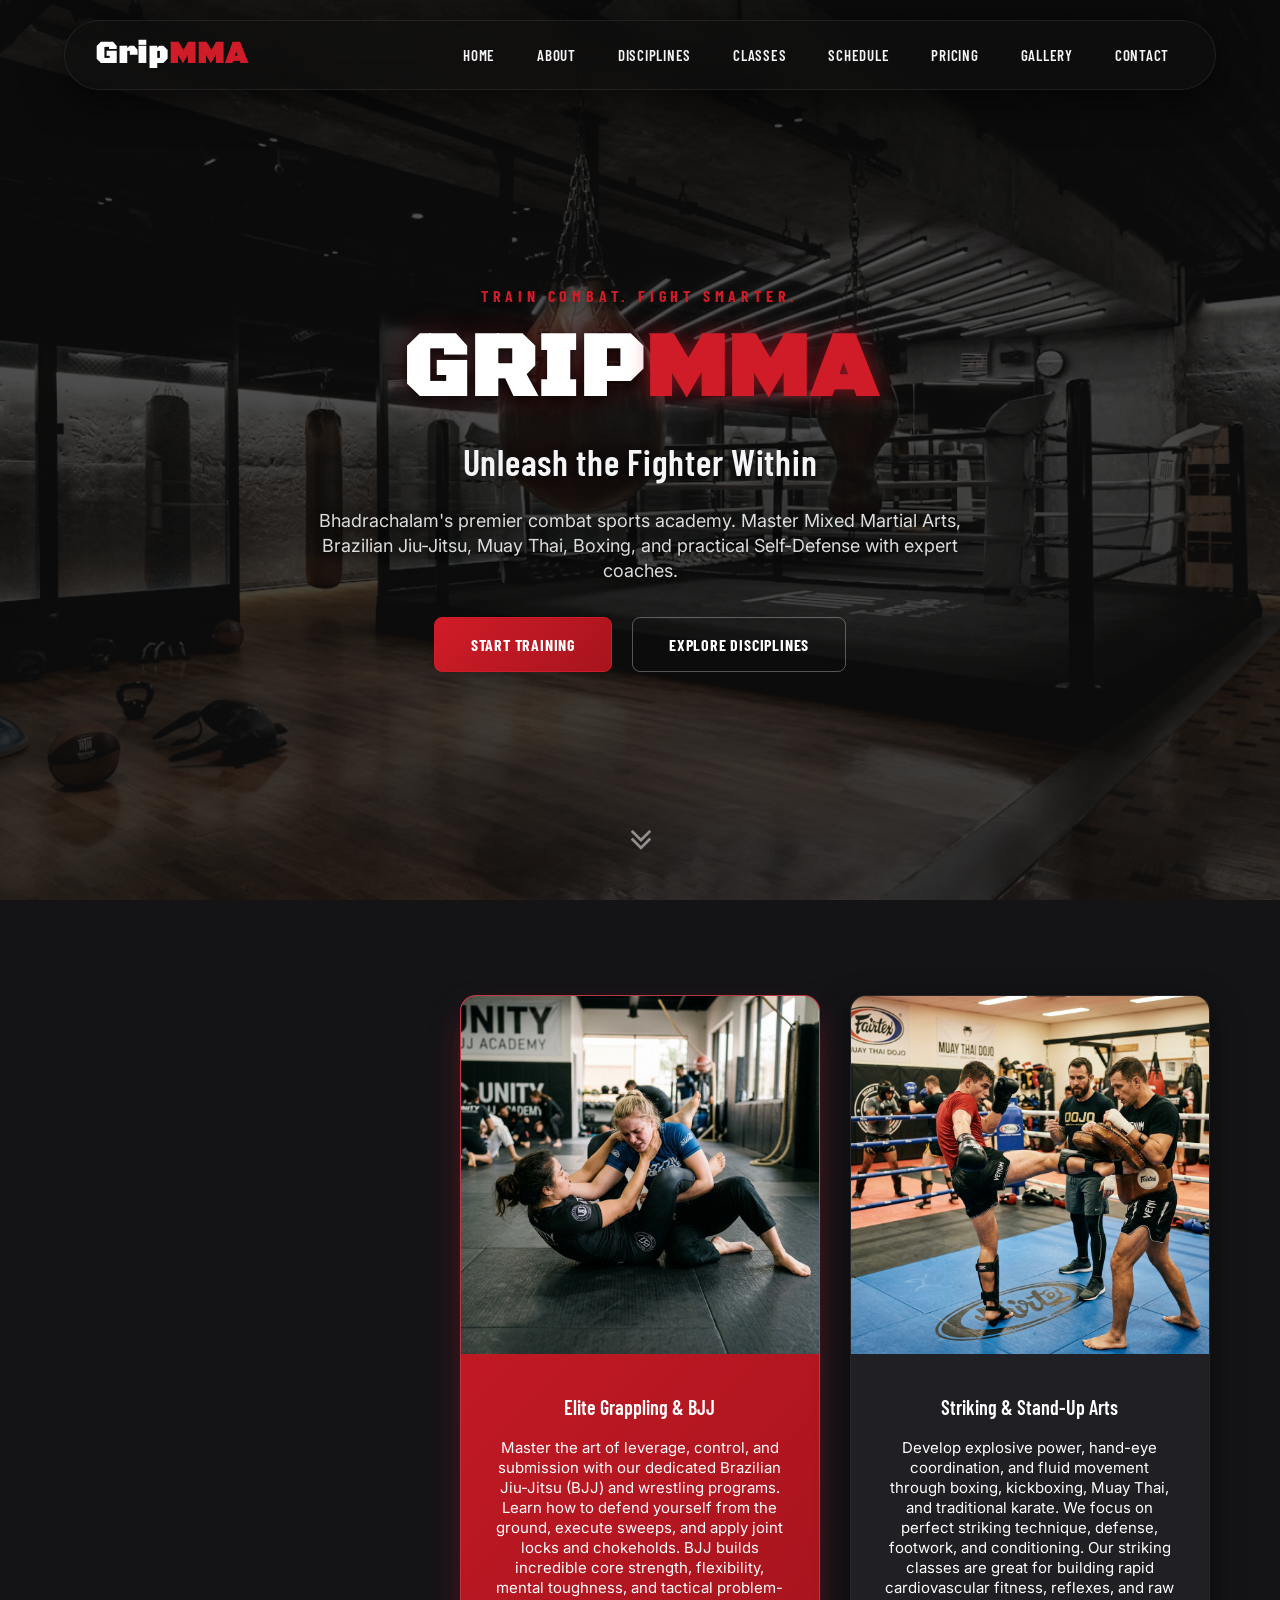
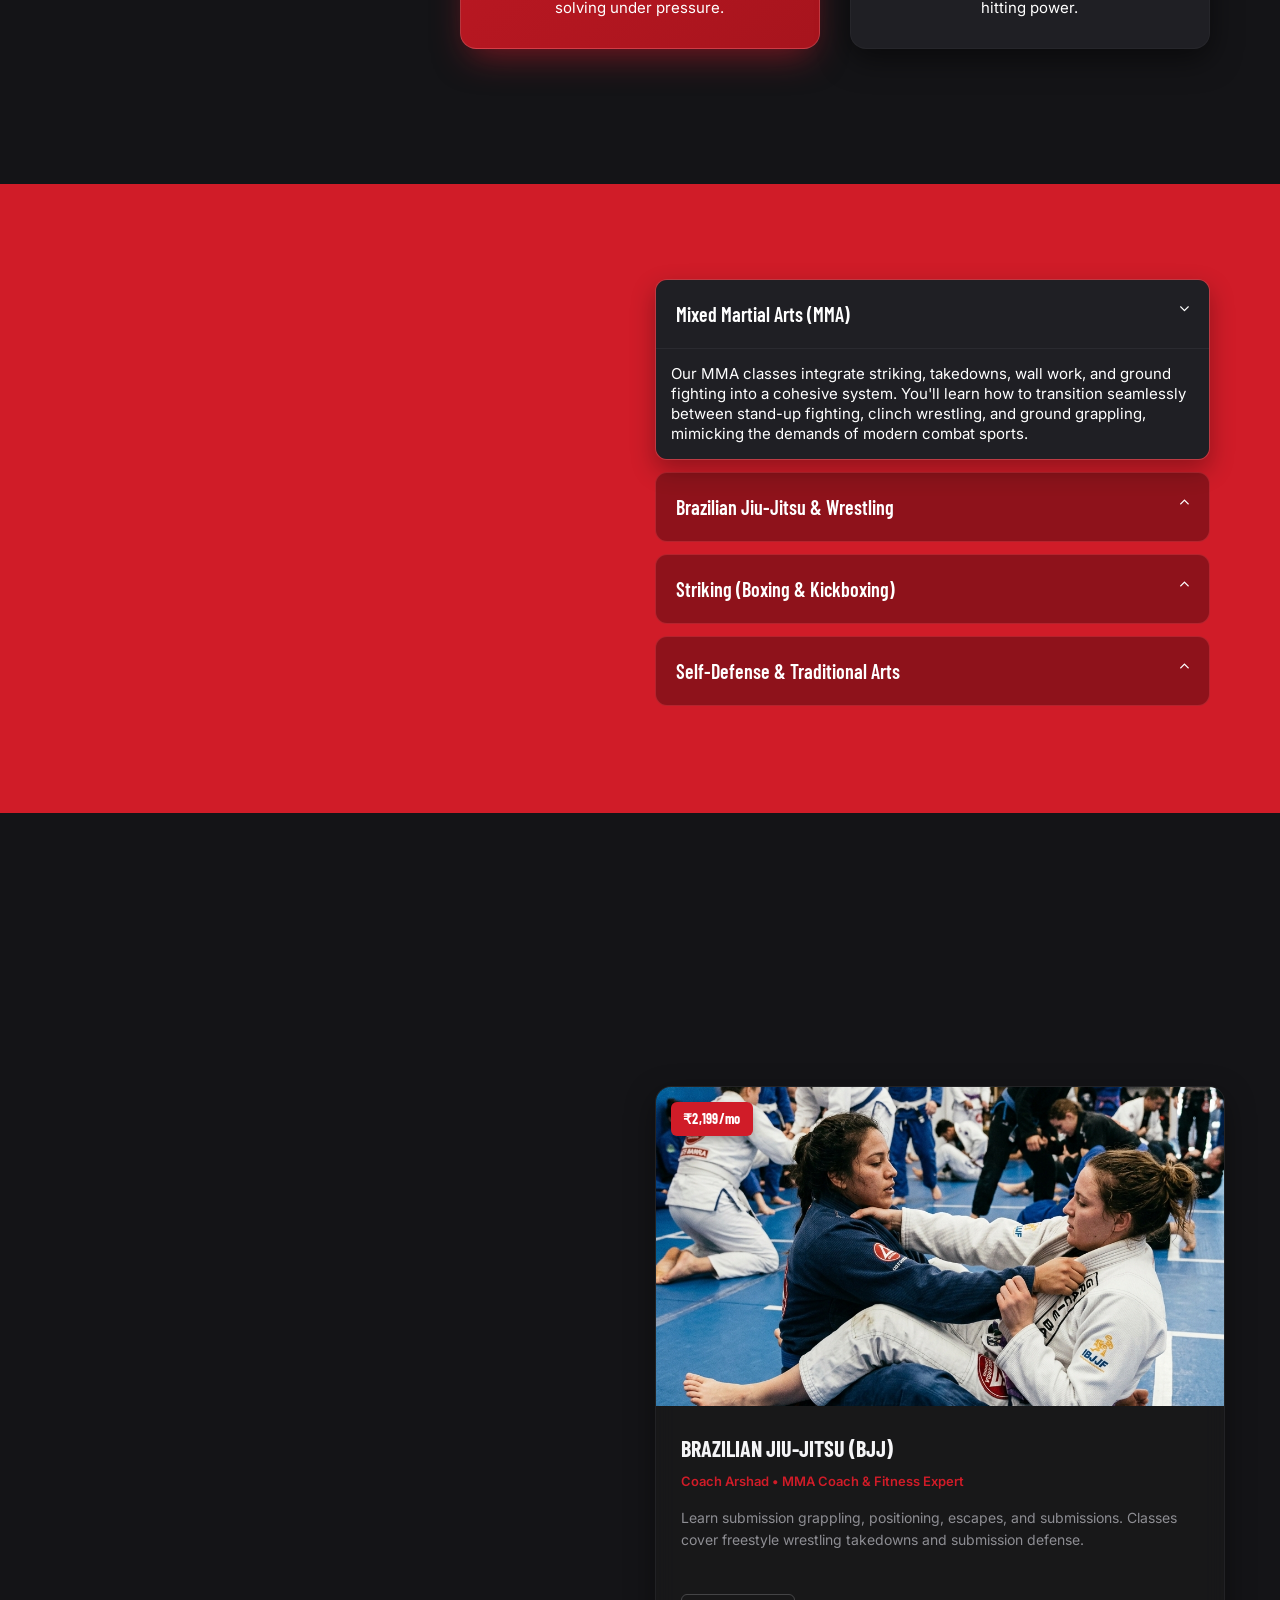
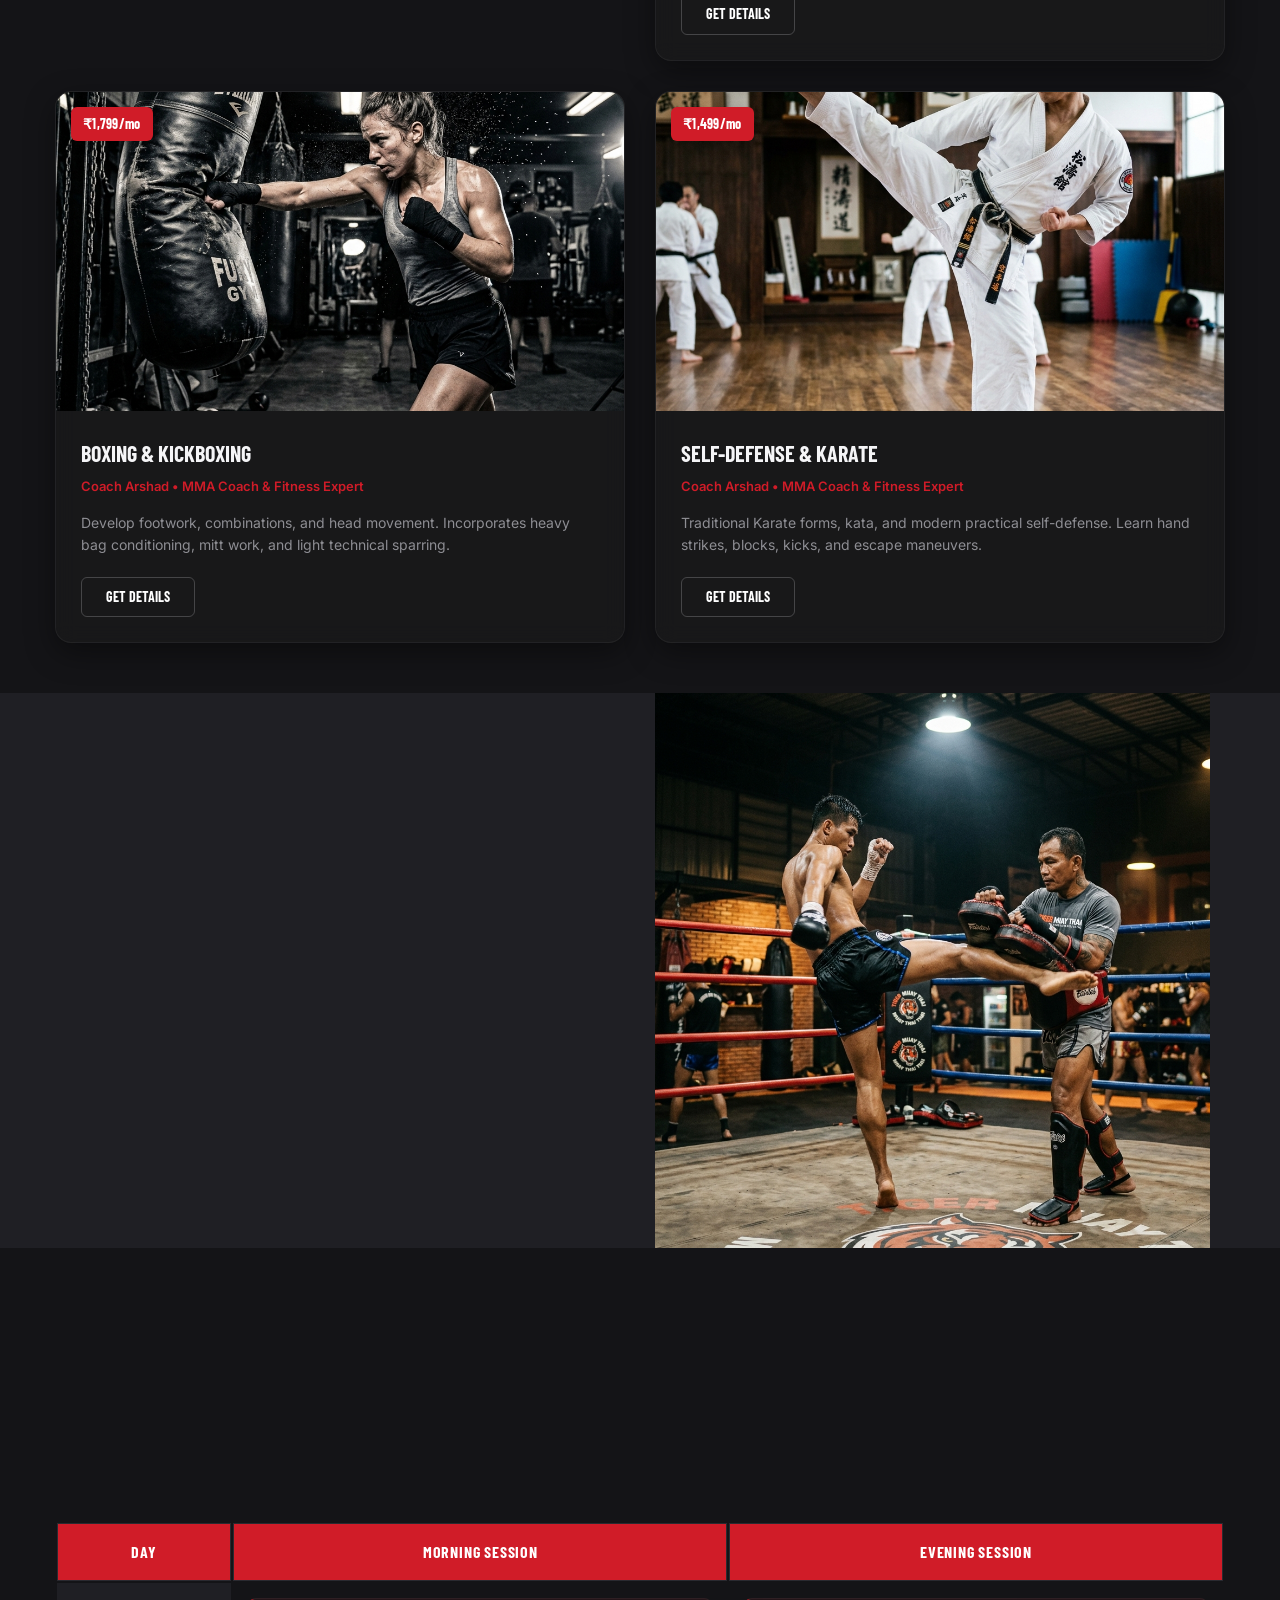
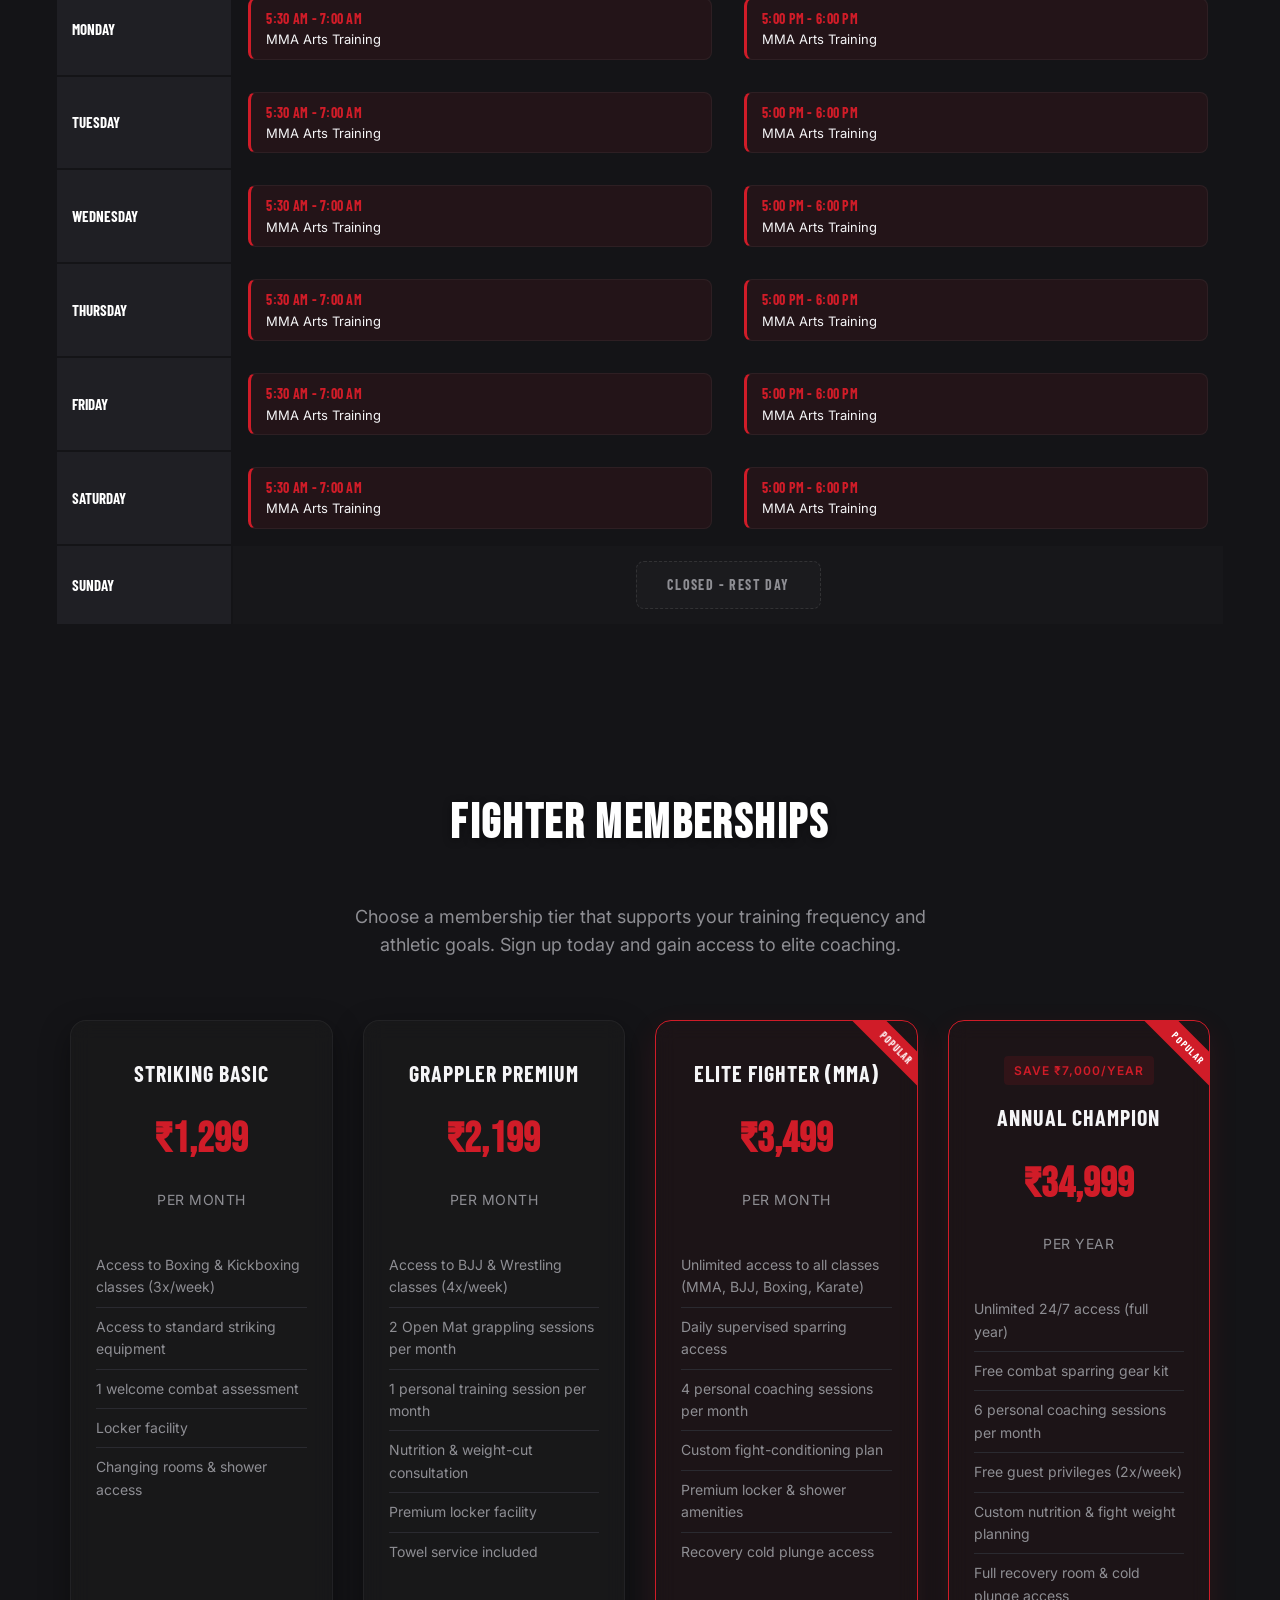
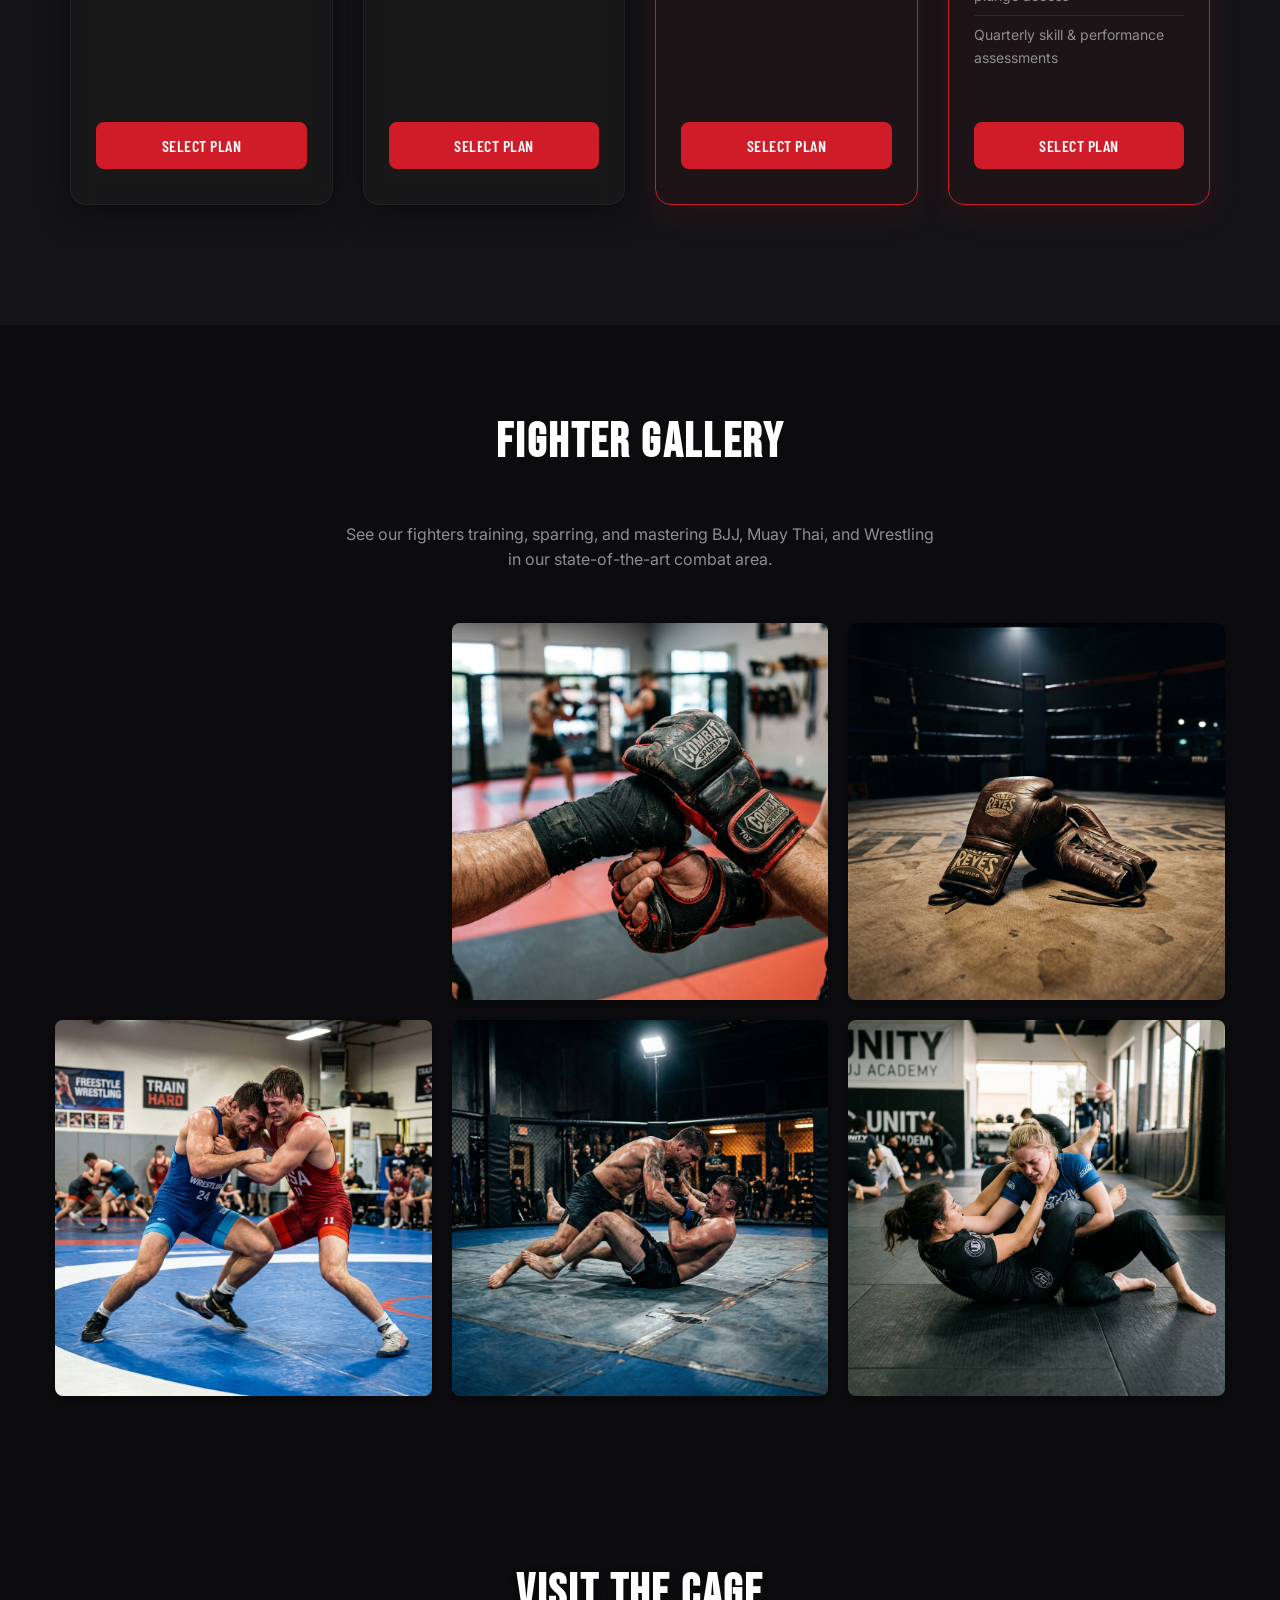
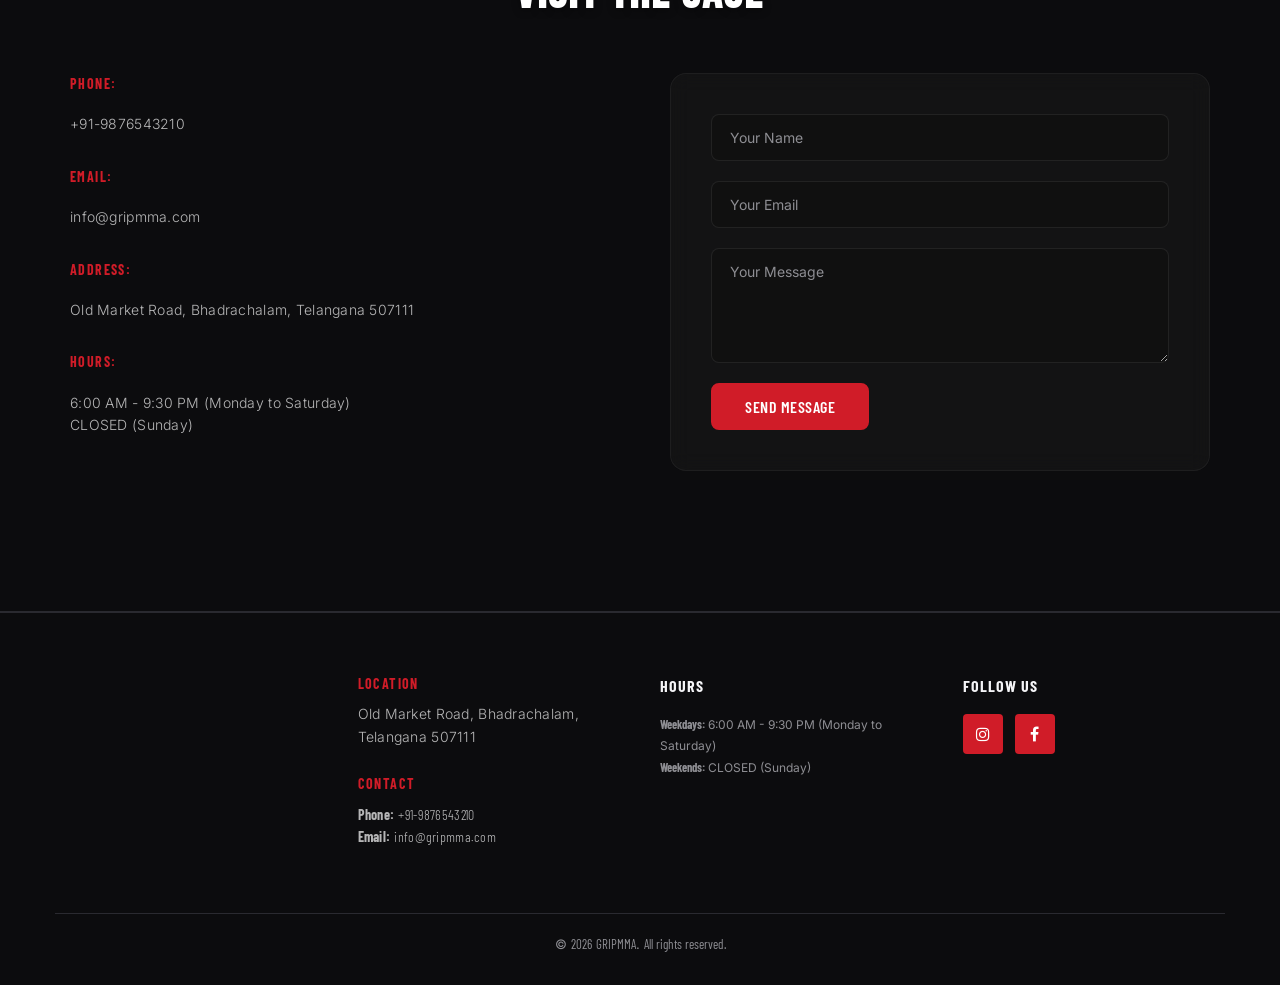
==== commit 6f161b7e: "feat(mma): center-align mma hero layout and strip box around futuristic down arrow" ====
--- a/mma/index.html
+++ b/mma/index.html
@@ -40,7 +40,7 @@
   </style>
   
 </head>
-<body data-content-src="../data/mma-content.json" data-asset-prefix="../">
+<body class="mma-page" data-content-src="../data/mma-content.json" data-asset-prefix="../">
  
   <!-- Start Header  -->
   <header>
@@ -77,7 +77,7 @@
   	 </div>
   	  <!-- go down -->
   	      <a href="#about" class="go-down wow fadeIn" data-wow-delay="1.4s">
-  	      	  <i class="fa fa-angle-down" aria-hidden="true"></i>
+  	      	  <i class="fa fa-angle-double-down" aria-hidden="true"></i>
   	      </a>
   	  <!-- go down -->
   </section>
--- a/css/style.css
+++ b/css/style.css
@@ -254,52 +254,46 @@
 .home .go-down {
   position: absolute;
   bottom: 40px;
-  width: 46px;
-  height: 46px;
-  background: rgba(255, 255, 255, 0.03);
-  backdrop-filter: blur(8px);
-  -webkit-backdrop-filter: blur(8px);
-  border: 1px solid rgba(255, 255, 255, 0.08);
-  border-radius: 50%;
-  display: flex;
-  align-items: center;
-  justify-content: center;
   left: 50%;
   transform: translateX(-50%);
   z-index: 3;
-  transition: all 0.3s cubic-bezier(0.4, 0, 0.2, 1);
   text-decoration: none;
+  background: none !important;
+  border: none !important;
+  box-shadow: none !important;
+  backdrop-filter: none !important;
+  -webkit-backdrop-filter: none !important;
+  display: inline-block;
+  transition: all 0.3s ease;
 }
 
 .home .go-down:hover {
-  background: rgba(255, 255, 255, 0.08);
-  border-color: var(--color-primary);
-  box-shadow: 0 0 20px var(--color-primary-alpha, rgba(232, 25, 44, 0.2));
-  transform: translateX(-50%) translateY(-2px);
+  transform: translateX(-50%) scale(1.2);
 }
 
 .home .go-down .fa {
-  color: var(--color-text-base);
-  font-size: 1.25rem;
-  transition: color 0.3s ease;
-  -webkit-animation: goDownModern 1.8s ease-in-out infinite;
-  animation: goDownModern 1.8s ease-in-out infinite;
+  color: rgba(255, 255, 255, 0.5);
+  font-size: 2.25rem;
+  transition: all 0.3s ease;
+  -webkit-animation: goDownFuturistic 2s infinite ease-in-out;
+  animation: goDownFuturistic 2s infinite ease-in-out;
 }
 
 .home .go-down:hover .fa {
   color: var(--color-primary);
-}
-
-@-webkit-keyframes goDownModern {
-  0% { transform: translateY(-3px); opacity: 0.6; }
-  50% { transform: translateY(3px); opacity: 1; }
-  100% { transform: translateY(-3px); opacity: 0.6; }
-}
-
-@keyframes goDownModern {
-  0% { transform: translateY(-3px); opacity: 0.6; }
-  50% { transform: translateY(3px); opacity: 1; }
-  100% { transform: translateY(-3px); opacity: 0.6; }
+  text-shadow: 0 0 20px var(--color-primary);
+}
+
+@-webkit-keyframes goDownFuturistic {
+  0% { transform: translateY(0); opacity: 0.4; text-shadow: none; }
+  50% { transform: translateY(8px); opacity: 1; text-shadow: 0 0 12px var(--color-primary-alpha, rgba(232, 25, 44, 0.5)); }
+  100% { transform: translateY(0); opacity: 0.4; text-shadow: none; }
+}
+
+@keyframes goDownFuturistic {
+  0% { transform: translateY(0); opacity: 0.4; text-shadow: none; }
+  50% { transform: translateY(8px); opacity: 1; text-shadow: 0 0 12px var(--color-primary-alpha, rgba(232, 25, 44, 0.5)); }
+  100% { transform: translateY(0); opacity: 0.4; text-shadow: none; }
 }
 
 /* Modern MMA Redirect Badge */
@@ -3130,5 +3124,19 @@
   }
 }
 
-
-
+/* Page-specific MMA Centering overrides */
+.mma-page .home .container {
+  align-items: center;
+  text-align: center;
+}
+
+.mma-page .home .mma-badge {
+  align-self: center;
+}
+
+.mma-page .home .hero-btn-group {
+  justify-content: center;
+}
+
+
+
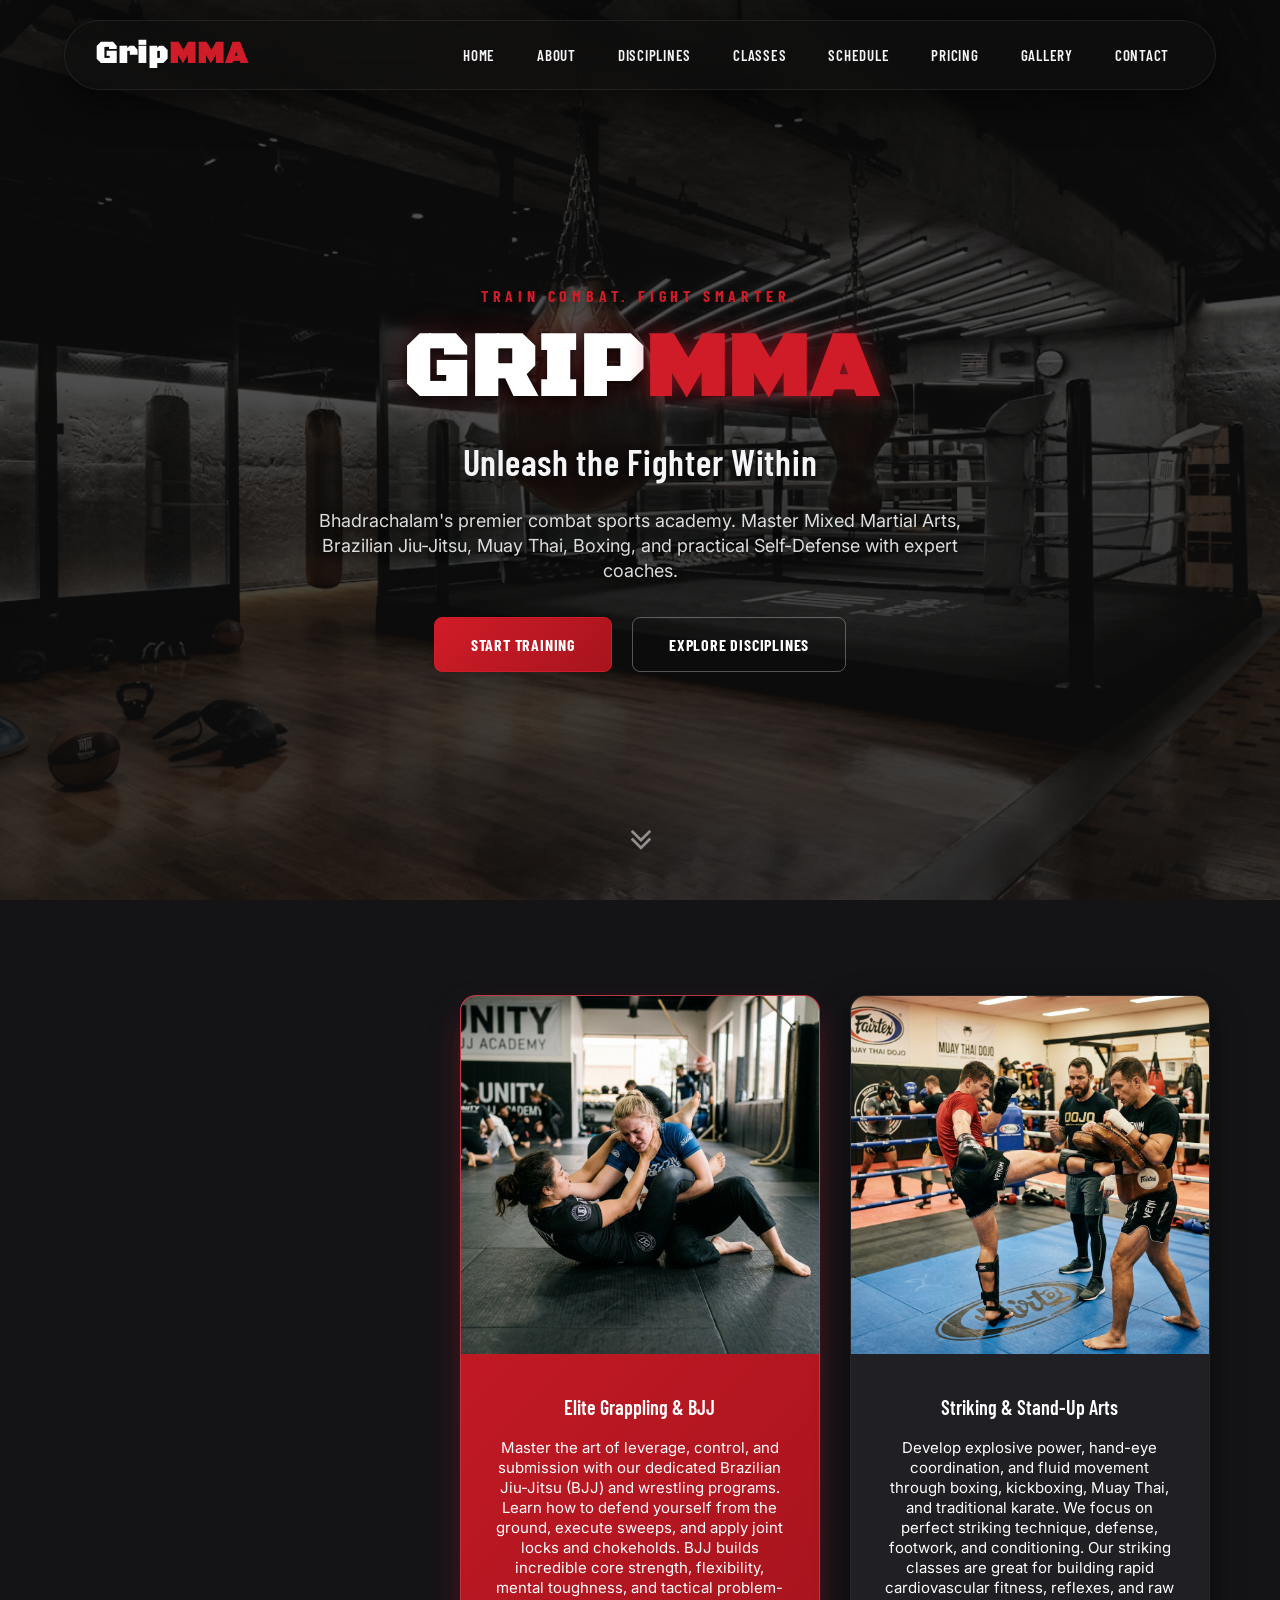
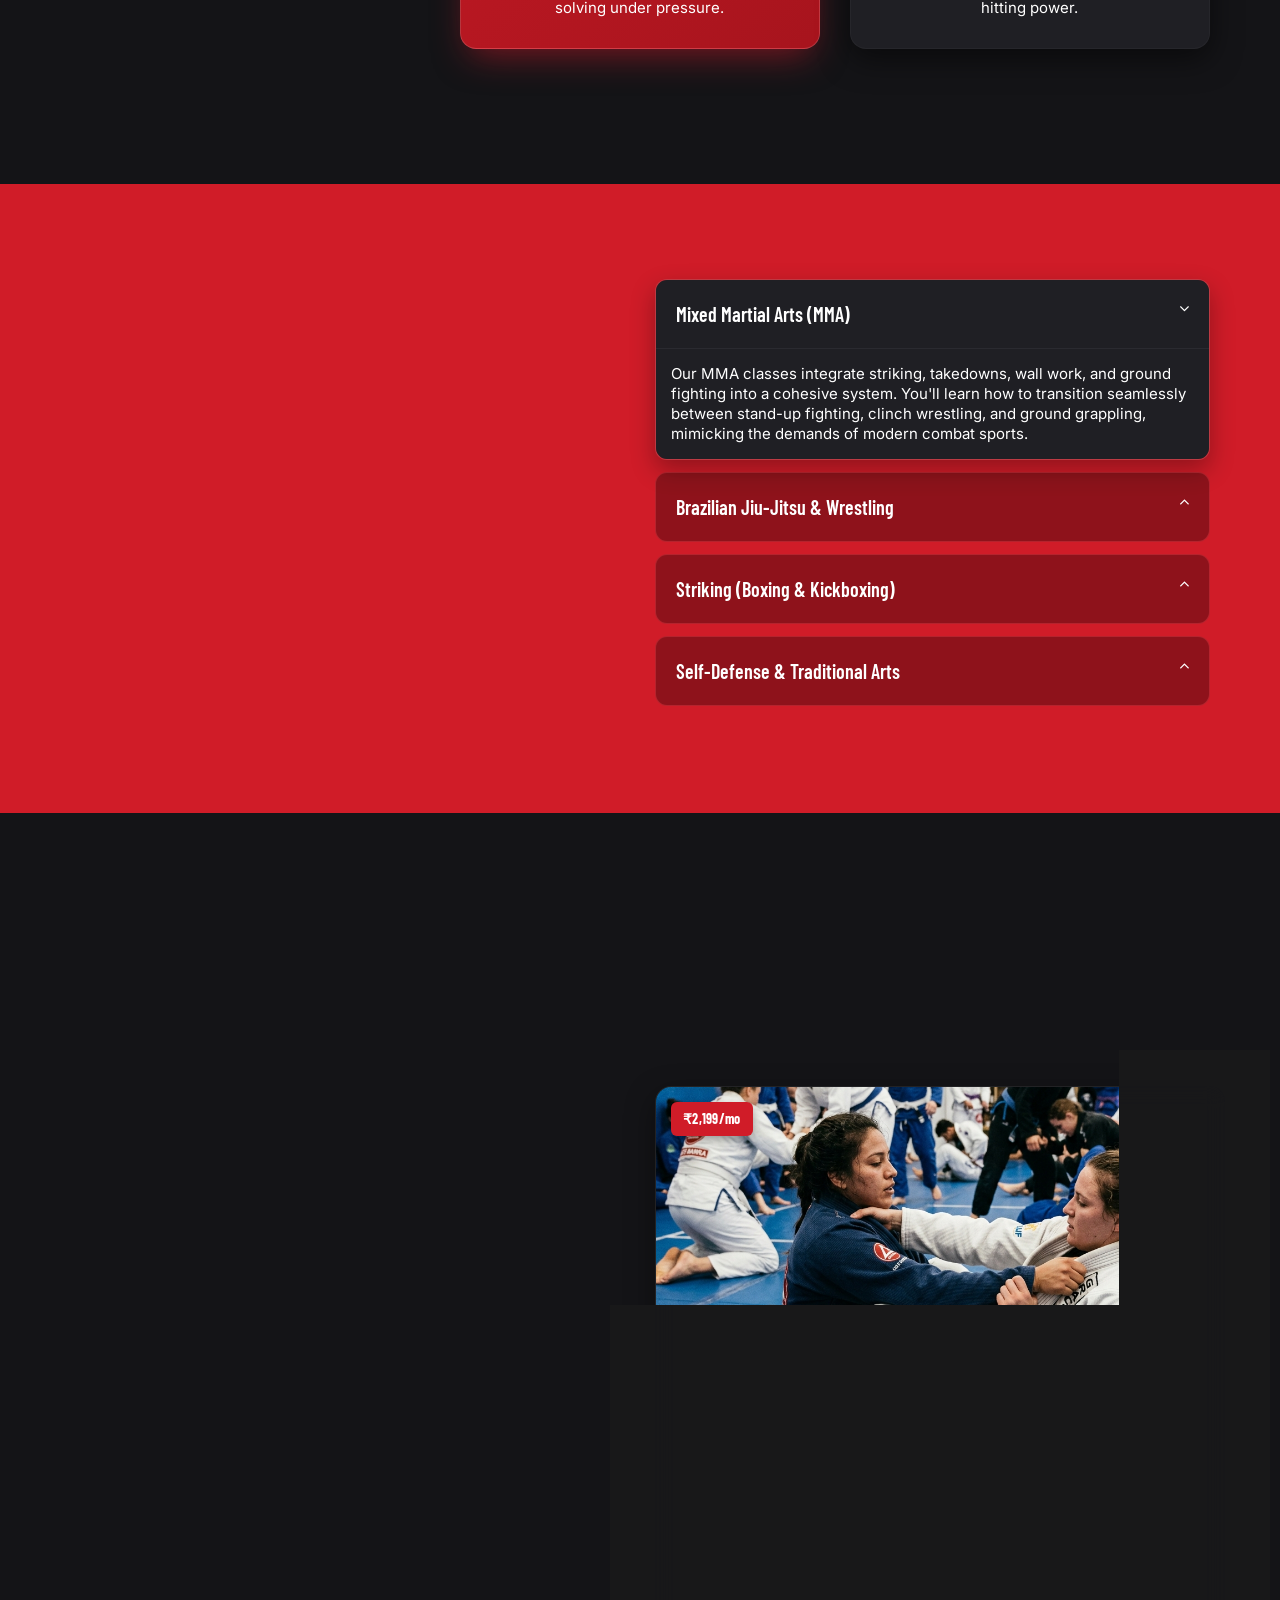
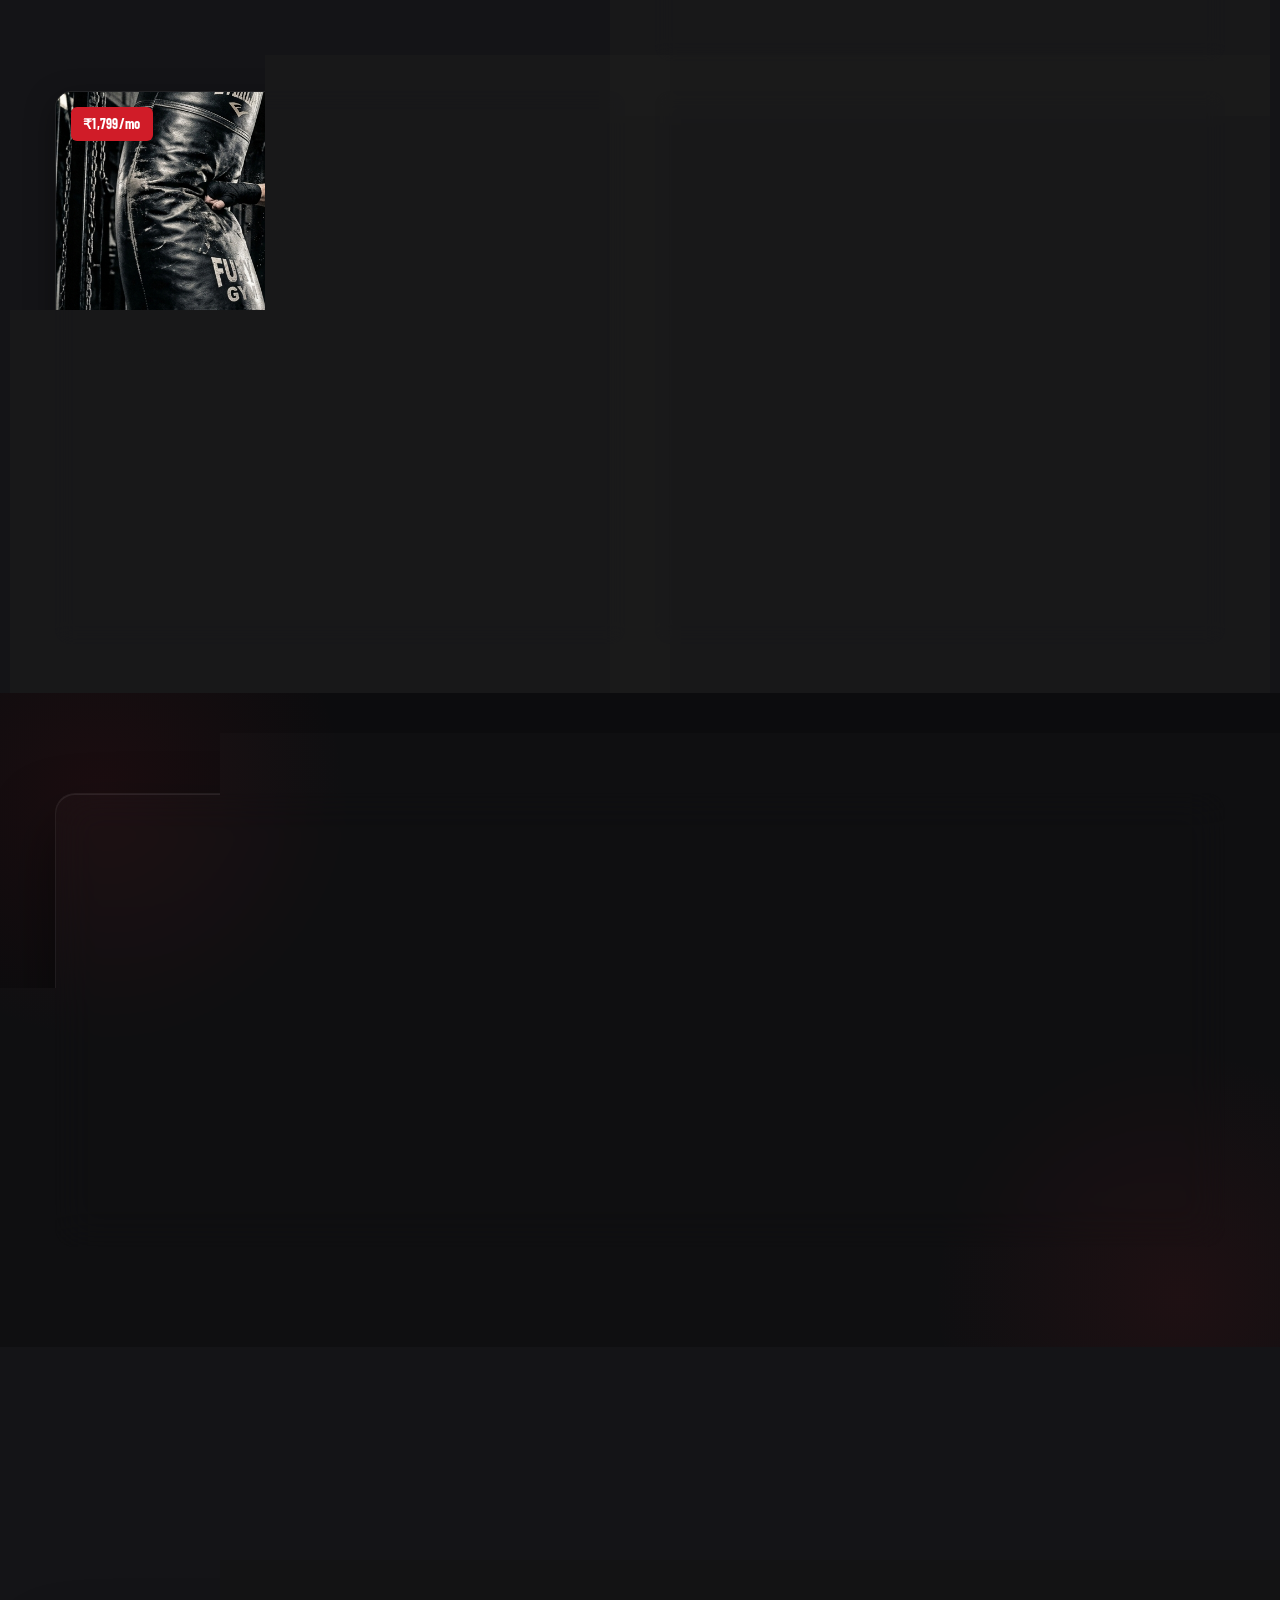
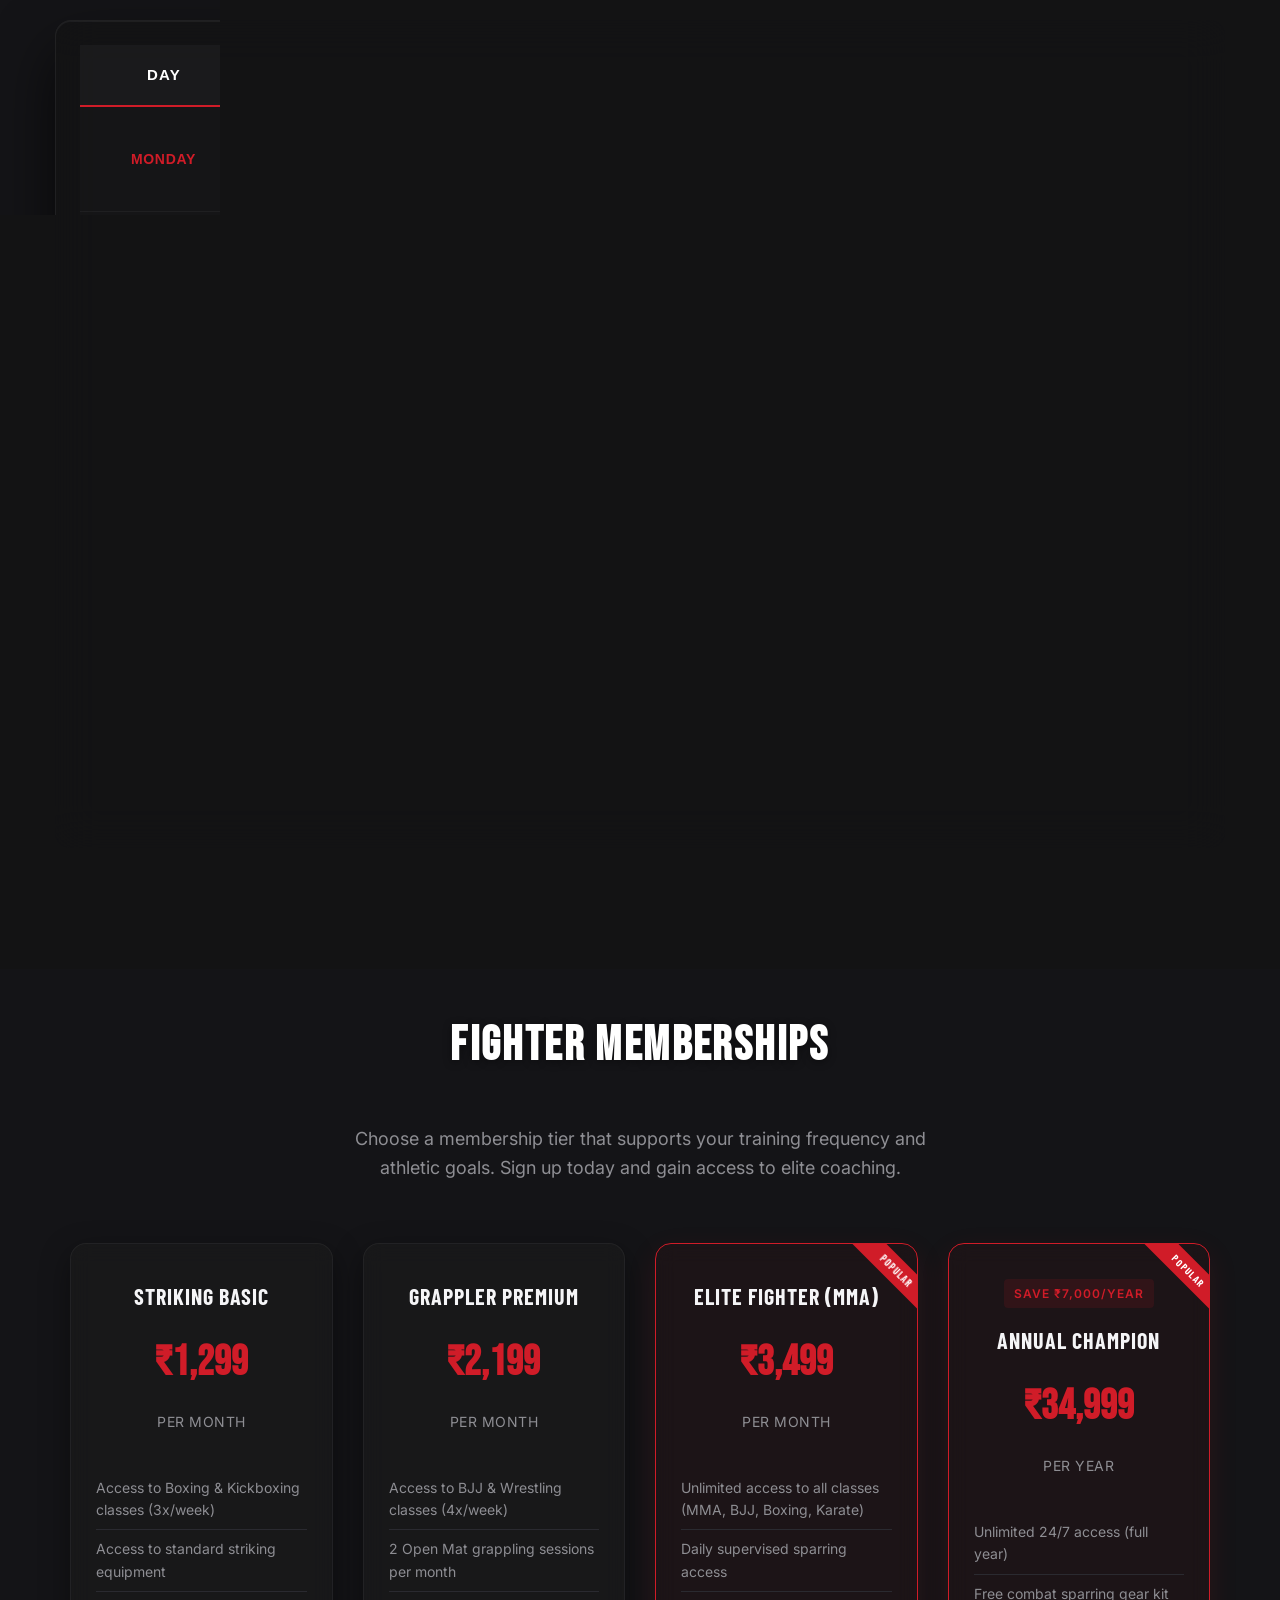
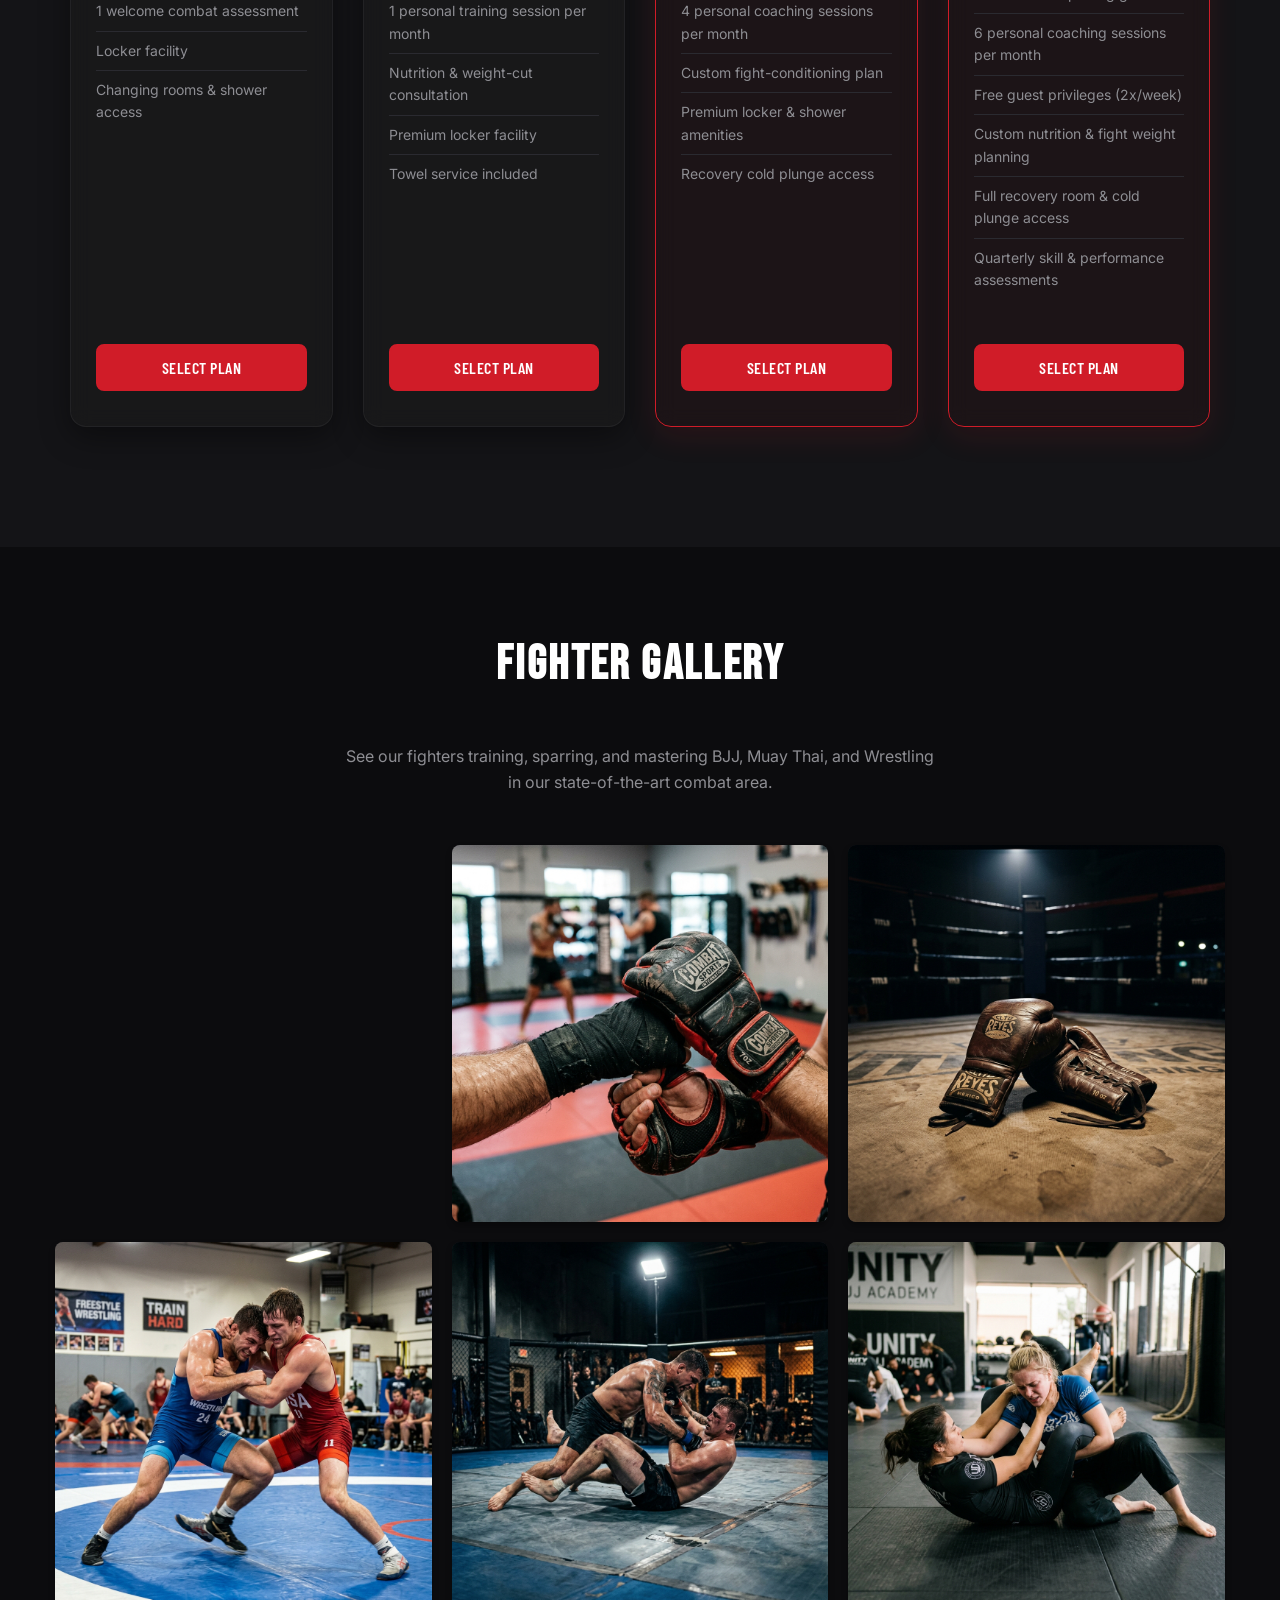
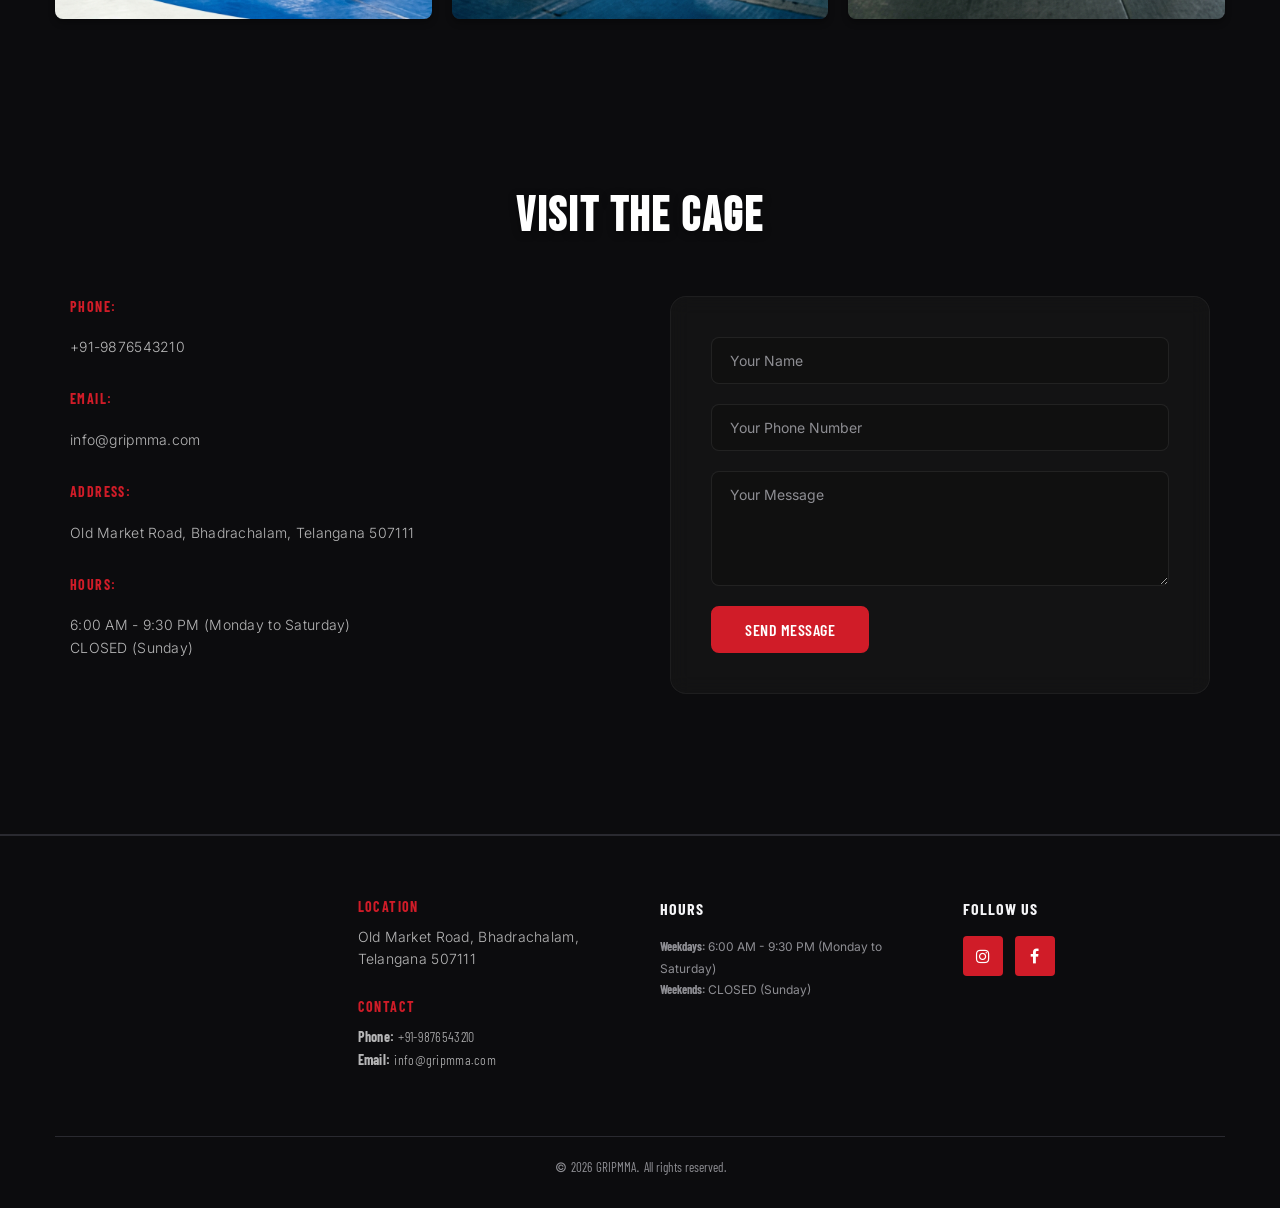
==== commit ecd03406: "feat(contact): change contact form email input field to phone number input field" ====
--- a/mma/index.html
+++ b/mma/index.html
@@ -64,11 +64,11 @@
   <!-- Start Home -->
   <section class="home" id="home">
   	 <div class="container">
-  	 	  <div class="mma-badge wow fadeInUp" data-wow-delay="0.3s">
+  	 	  <a href="../" class="mma-badge wow fadeInUp" data-wow-delay="0.3s">
   	 	  	  <span class="badge-tag">GYM</span>
   	 	  	  <span class="badge-text">Looking for general fitness & strength training?</span>
-  	 	  	  <a href="../" class="badge-link">Explore GripGym <i class="fa fa-angle-right"></i></a>
-  	 	  </div>
+  	 	  	  <span class="badge-link">Explore GripGym <i class="fa fa-angle-right"></i></span>
+  	 	  </a>
   	 	  <span class="hero-tagline wow fadeInUp" data-wow-delay="0.4s" id="hero-tagline"></span>
   	 	  <h1 class="wow fadeInUp" data-wow-delay="0.6s" id="hero-title"></h1>
   	 	  <h2 class="hero-subtitle wow fadeInUp" data-wow-delay="0.7s" id="hero-subtitle"></h2>
@@ -172,7 +172,7 @@
         <div class="contact-form-wrapper">
           <form id="contact-form">
             <input type="text" name="name" placeholder="" required />
-            <input type="email" name="email" placeholder="" required />
+            <input type="tel" name="phone" placeholder="" required />
             <textarea name="message" placeholder="" rows="5" required></textarea>
             <button type="submit" id="contact-submit-btn"></button>
           </form>
--- a/css/style.css
+++ b/css/style.css
@@ -219,7 +219,7 @@
 	left: 0;
 	width: 100%;
 	height: 100%;
-	background-image: linear-gradient(rgba(15,15,15,0.7), rgba(15,15,15,0.8)), url('../images/home.jpg');
+	background-image: linear-gradient(rgba(15,15,15,0.7), rgba(15,15,15,0.8)), url('../images/home.jpg?v=2');
 	background-size: cover;
 	background-position: center;
 	z-index: 1;
@@ -308,8 +308,16 @@
   border-radius: 100px;
   padding: 6px 16px 6px 8px;
   margin-bottom: 8px;
-  align-self: flex-start;
+  align-self: center;
+  text-decoration: none !important;
+  cursor: pointer;
   transition: all 0.3s cubic-bezier(0.4, 0, 0.2, 1);
+}
+
+.mma-badge,
+.mma-badge:hover,
+.mma-badge * {
+  text-decoration: none !important;
 }
 
 .mma-badge:hover {
@@ -350,7 +358,7 @@
   transition: color 0.2s ease;
 }
 
-.mma-badge .badge-link:hover {
+.mma-badge:hover .badge-link {
   color: var(--color-primary);
 }
 
@@ -695,59 +703,126 @@
 
 
 /*Start Today Section*/
-.start-today{
-	background-color: var(--color-bg-surface);
-}
-
-.start-today .content{
-	-webkit-display: flex;
-	display: flex;
-	align-items: center;
-}
-
-.start-today .content .box{
-	flex:0 0 50%;
-	max-width: 50%;
-	padding:0px 15px;
-}
-
-.start-today .content .img img{
-	width: 100%;
-	display: block;
-}
-
-.start-today .content .text h2{
-	font-size: 30px;
-    font-weight: 500;
-    color: #ffffff;
-    padding: 0px 0px 20px;
-}
-
-.start-today .content .text p{
-	font-size: 15px;
-    line-height: 20px;
-    color: #ffffff;
-    margin: 0;
-    padding: 0px 0px 20px;
-    font-family: var(--font-body);
-}
-
-.start-today .content .text .btn{
-	padding: 8px 30px;
-    background-color: var(--color-primary);
-    color: #ffffff;
-    text-decoration: none;
-    display: inline-block;
-    border: 1px solid transparent;
-    cursor: pointer;
-    -webkit-transition: all .5s ease;
-    transition: all .5s ease;
-}
-
-.start-today .content .text .btn:hover{
-	color:#ffffff;
-	border-color: #ffffff;
-	background-color: transparent;
+.start-today {
+  position: relative;
+  background-color: var(--color-bg-primary);
+  overflow: hidden;
+  padding: 100px 0;
+}
+
+.start-today::before {
+  content: '';
+  position: absolute;
+  width: 500px;
+  height: 500px;
+  background: radial-gradient(circle, var(--color-primary-alpha, rgba(232, 25, 44, 0.06)) 0%, transparent 70%);
+  top: -150px;
+  left: -150px;
+  z-index: 1;
+  pointer-events: none;
+}
+
+.start-today::after {
+  content: '';
+  position: absolute;
+  width: 500px;
+  height: 500px;
+  background: radial-gradient(circle, var(--color-primary-alpha, rgba(232, 25, 44, 0.04)) 0%, transparent 70%);
+  bottom: -200px;
+  right: -150px;
+  z-index: 1;
+  pointer-events: none;
+}
+
+.start-today .content {
+  display: flex;
+  align-items: center;
+  background: rgba(255, 255, 255, 0.015);
+  backdrop-filter: blur(20px);
+  -webkit-backdrop-filter: blur(20px);
+  border: 1px solid rgba(255, 255, 255, 0.05);
+  border-radius: 20px;
+  padding: 50px 40px;
+  box-shadow: 0 30px 60px rgba(0, 0, 0, 0.5), inset 0 1px 0 rgba(255, 255, 255, 0.08);
+  gap: 30px;
+  position: relative;
+  z-index: 2;
+}
+
+.start-today .content .box {
+  flex: 0 0 50%;
+  max-width: 50%;
+  padding: 0px 15px;
+}
+
+.start-today .content .img {
+  overflow: hidden;
+  border-radius: 12px;
+  box-shadow: 0 10px 40px rgba(0, 0, 0, 0.5);
+  border: 1px solid rgba(255, 255, 255, 0.08);
+}
+
+.start-today .content .img img {
+  width: 100%;
+  height: 350px;
+  object-fit: cover;
+  display: block;
+  transition: transform 0.6s cubic-bezier(0.16, 1, 0.3, 1);
+}
+
+.start-today .content:hover .img img {
+  transform: scale(1.04);
+}
+
+.start-today .content .text h2 {
+  font-family: var(--font-heading);
+  font-size: 2.5rem;
+  font-weight: 800;
+  color: #ffffff;
+  letter-spacing: 1px;
+  text-transform: uppercase;
+  padding: 0px 0px 20px;
+  line-height: 1.1;
+  background: linear-gradient(to right, #ffffff, #dcdcdc);
+  -webkit-background-clip: text;
+  -webkit-text-fill-color: transparent;
+}
+
+.start-today .content .text p {
+  font-size: 1.05rem;
+  line-height: 1.6;
+  color: var(--color-text-muted, #a0a0a0);
+  margin: 0;
+  padding: 0px 0px 30px;
+  font-family: var(--font-body);
+}
+
+.start-today .content .text .btn {
+  padding: 14px 38px;
+  background: linear-gradient(135deg, var(--color-primary) 0%, var(--color-primary-dark, #a7141d) 100%);
+  color: #ffffff;
+  font-family: var(--font-heading);
+  font-weight: 700;
+  font-size: 0.95rem;
+  letter-spacing: 1px;
+  text-transform: uppercase;
+  text-decoration: none;
+  display: inline-block;
+  border: none;
+  border-radius: 6px;
+  cursor: pointer;
+  box-shadow: 0 4px 15px rgba(208, 28, 40, 0.3);
+  transition: all 0.3s cubic-bezier(0.16, 1, 0.3, 1);
+}
+
+.start-today .content .text .btn:hover {
+  transform: translateY(-2px);
+  box-shadow: 0 8px 25px rgba(208, 28, 40, 0.5);
+  color: #ffffff;
+}
+
+.start-today .content .text .btn:active {
+  transform: scale(0.97);
 }
 
 
@@ -2559,42 +2634,68 @@
 }
 
 /* 9. Restructured Schedule Timetable Styles */
+.schedule-table {
+  border-collapse: separate !important;
+  border-spacing: 0 !important;
+  width: 100% !important;
+  overflow: hidden;
+}
+
 .schedule-table th {
-  background-color: var(--color-primary);
-  color: #ffffff;
+  background-color: rgba(255, 255, 255, 0.03) !important;
+  color: #ffffff !important;
   font-family: var(--font-heading);
   text-transform: uppercase;
-  font-weight: var(--fw-bold);
-  padding: 15px;
-  font-size: 16px;
-  letter-spacing: 0.05em;
-  border: 1px solid var(--color-border);
+  font-weight: 800;
+  padding: 18px 15px;
+  font-size: 15px;
+  letter-spacing: 0.08em;
+  border-bottom: 2px solid var(--color-primary) !important;
+  border-top: none !important;
+  border-left: none !important;
+  border-right: none !important;
 }
 
 .schedule-table td {
-  padding: 15px !important;
+  padding: 18px 15px !important;
   vertical-align: middle;
+  border-bottom: 1px solid rgba(255, 255, 255, 0.04) !important;
+  border-top: none !important;
+  border-left: none !important;
+  border-right: none !important;
+}
+
+.schedule-table tbody tr {
+  transition: background-color 0.25s ease;
+}
+
+.schedule-table tbody tr:hover {
+  background-color: rgba(255, 255, 255, 0.015);
 }
 
 .schedule-table .day-col {
   font-family: var(--font-heading);
-  font-weight: var(--fw-bold);
+  font-weight: 800;
   text-transform: uppercase;
-  color: var(--color-text-on-accent);
-  background-color: var(--color-bg-surface);
-  font-size: 15px;
+  color: var(--color-primary) !important;
+  background-color: rgba(255, 255, 255, 0.01) !important;
+  font-size: 14px;
   width: 15%;
+  letter-spacing: 0.05em;
+  border-right: 1px solid rgba(255, 255, 255, 0.04) !important;
+  text-align: center;
 }
 
 .schedule-table .slot {
   display: block;
-  padding: 10px 15px;
+  padding: 12px 16px;
   border-radius: 8px;
   margin-bottom: 8px;
   font-size: 13px;
   font-family: var(--font-body);
-  line-height: 1.4;
-  border: 1px solid rgba(255, 255, 255, 0.05);
+  line-height: 1.45;
+  transition: all 0.3s cubic-bezier(0.16, 1, 0.3, 1);
+  cursor: pointer;
 }
 
 .schedule-table .slot:last-child {
@@ -2605,29 +2706,47 @@
   font-family: var(--font-heading);
   font-size: 14px;
   text-transform: uppercase;
-  letter-spacing: 0.02em;
+  letter-spacing: 0.03em;
   display: inline-block;
-  margin-bottom: 2px;
+  margin-bottom: 3px;
 }
 
 .schedule-table .men-slot {
-  background: var(--color-primary-alpha, rgba(232, 25, 44, 0.06));
-  border-left: 3px solid var(--color-primary);
-  color: var(--color-text-base);
+  background: linear-gradient(135deg, rgba(208, 28, 40, 0.12) 0%, rgba(208, 28, 40, 0.03) 100%);
+  border: 1px solid rgba(208, 28, 40, 0.28);
+  border-left: 4px solid var(--color-primary);
+  color: rgba(255, 255, 255, 0.75);
 }
 
 .schedule-table .men-slot strong {
   color: var(--color-primary);
 }
 
+.schedule-table .men-slot:hover {
+  background: linear-gradient(135deg, rgba(208, 28, 40, 0.2) 0%, rgba(208, 28, 40, 0.08) 100%);
+  border-color: rgba(208, 28, 40, 0.5);
+  transform: translateY(-2px) scale(1.01);
+  box-shadow: 0 8px 25px rgba(208, 28, 40, 0.25);
+  color: #ffffff;
+}
+
 .schedule-table .women-slot {
-  background: rgba(249, 115, 22, 0.06);
-  border-left: 3px solid #f97316;
-  color: var(--color-text-base);
+  background: linear-gradient(135deg, rgba(249, 115, 22, 0.12) 0%, rgba(249, 115, 22, 0.03) 100%);
+  border: 1px solid rgba(249, 115, 22, 0.28);
+  border-left: 4px solid #f97316;
+  color: rgba(255, 255, 255, 0.75);
 }
 
 .schedule-table .women-slot strong {
   color: #f97316;
+}
+
+.schedule-table .women-slot:hover {
+  background: linear-gradient(135deg, rgba(249, 115, 22, 0.2) 0%, rgba(249, 115, 22, 0.08) 100%);
+  border-color: rgba(249, 115, 22, 0.5);
+  transform: translateY(-2px) scale(1.01);
+  box-shadow: 0 8px 25px rgba(249, 115, 22, 0.25);
+  color: #ffffff;
 }
 
 @media(max-width: 767px) {
@@ -2815,6 +2934,15 @@
   margin: 0 auto;
   overflow-x: auto;
   -webkit-overflow-scrolling: touch;
+  background: rgba(18, 18, 18, 0.45);
+  backdrop-filter: blur(20px);
+  -webkit-backdrop-filter: blur(20px);
+  border: 1px solid rgba(255, 255, 255, 0.06);
+  border-radius: 16px;
+  padding: 24px;
+  box-shadow: 0 30px 60px rgba(0, 0, 0, 0.65), inset 0 1px 0 rgba(255, 255, 255, 0.05);
+  position: relative;
+  z-index: 2;
 }
 
 .schedule-table {
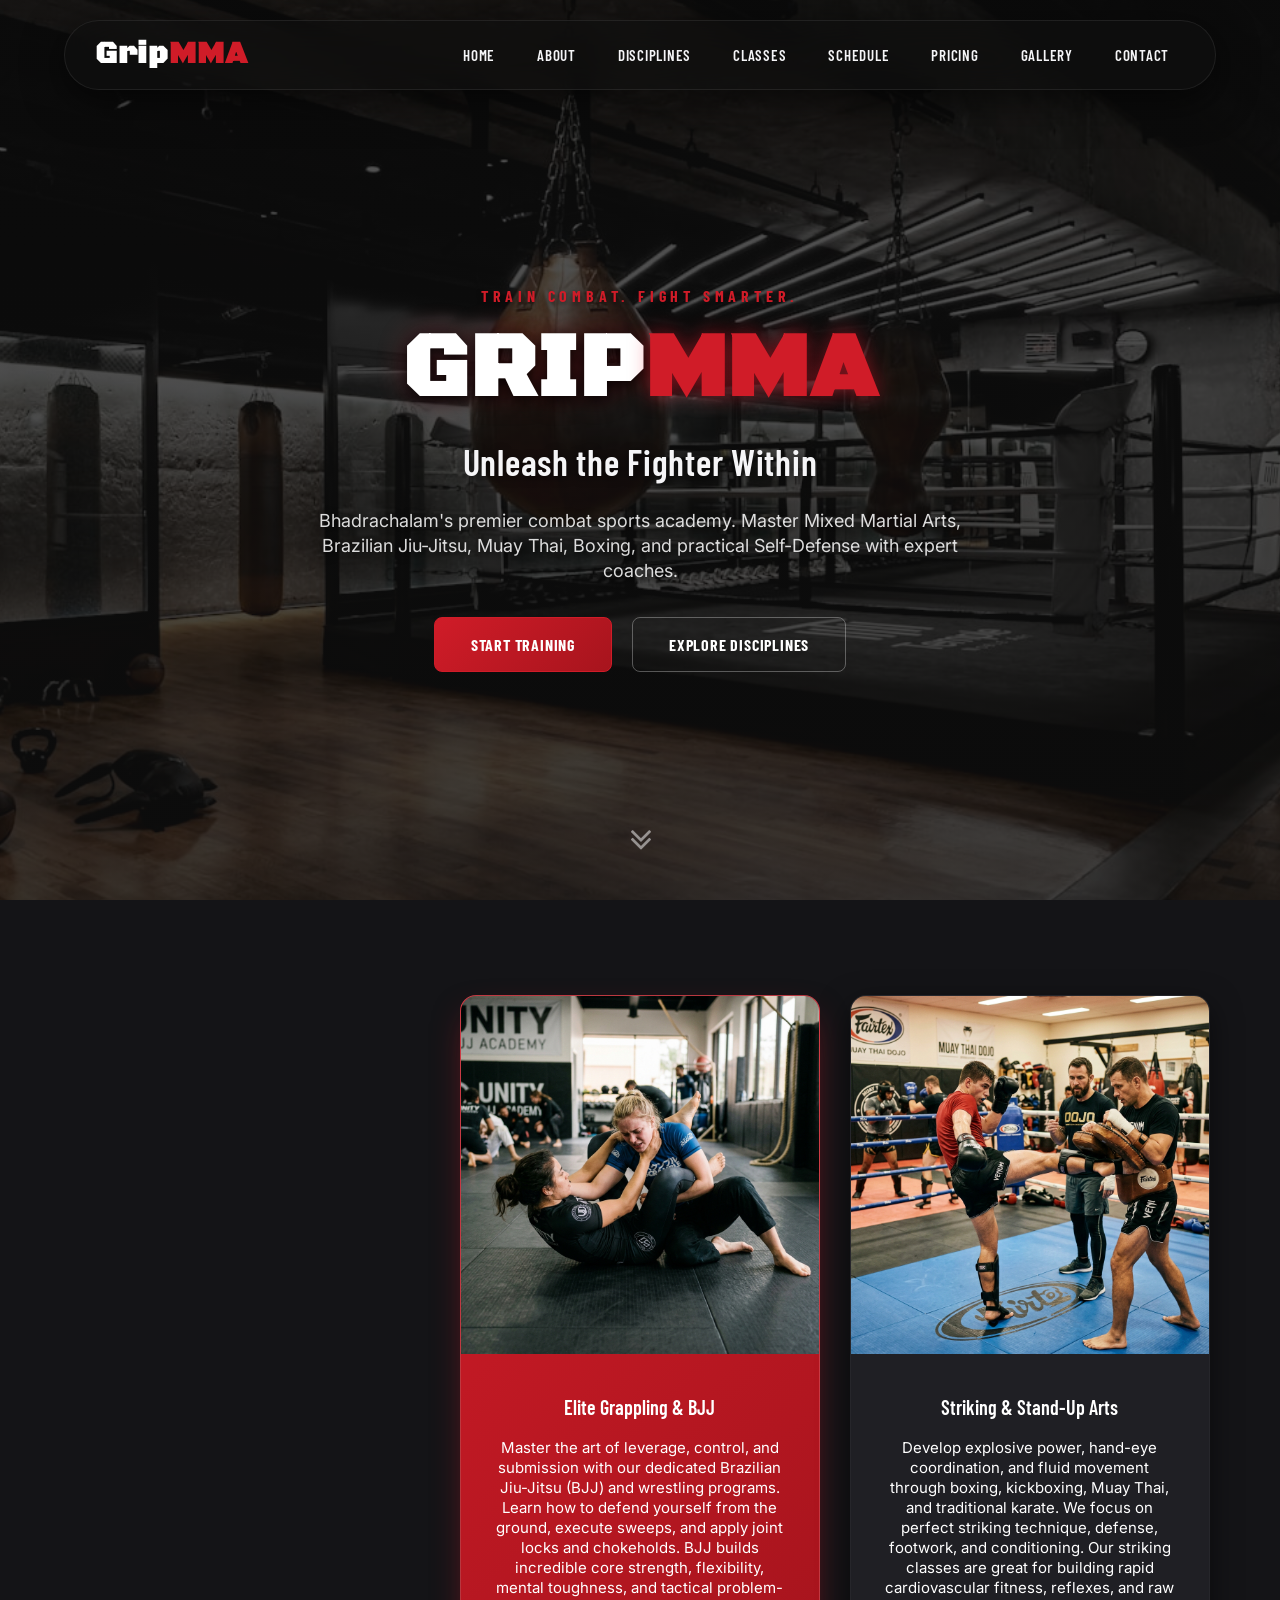
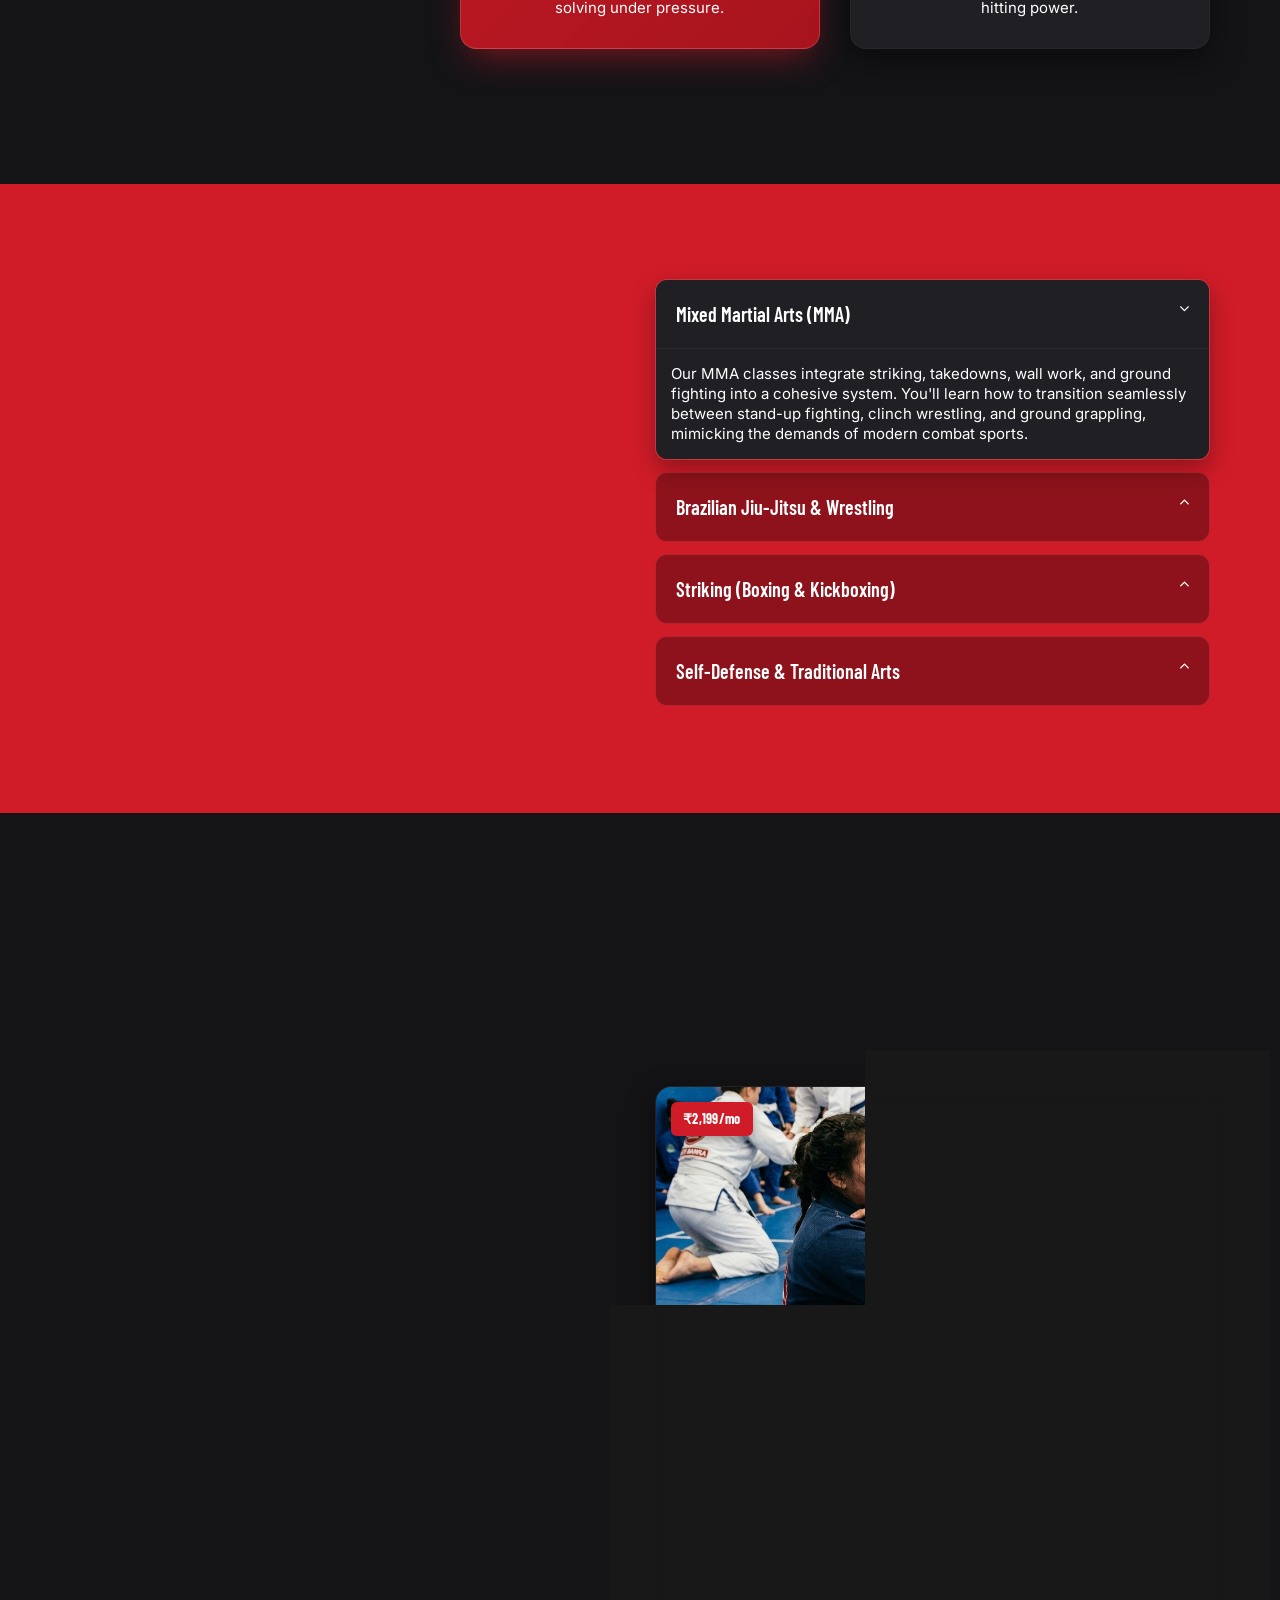
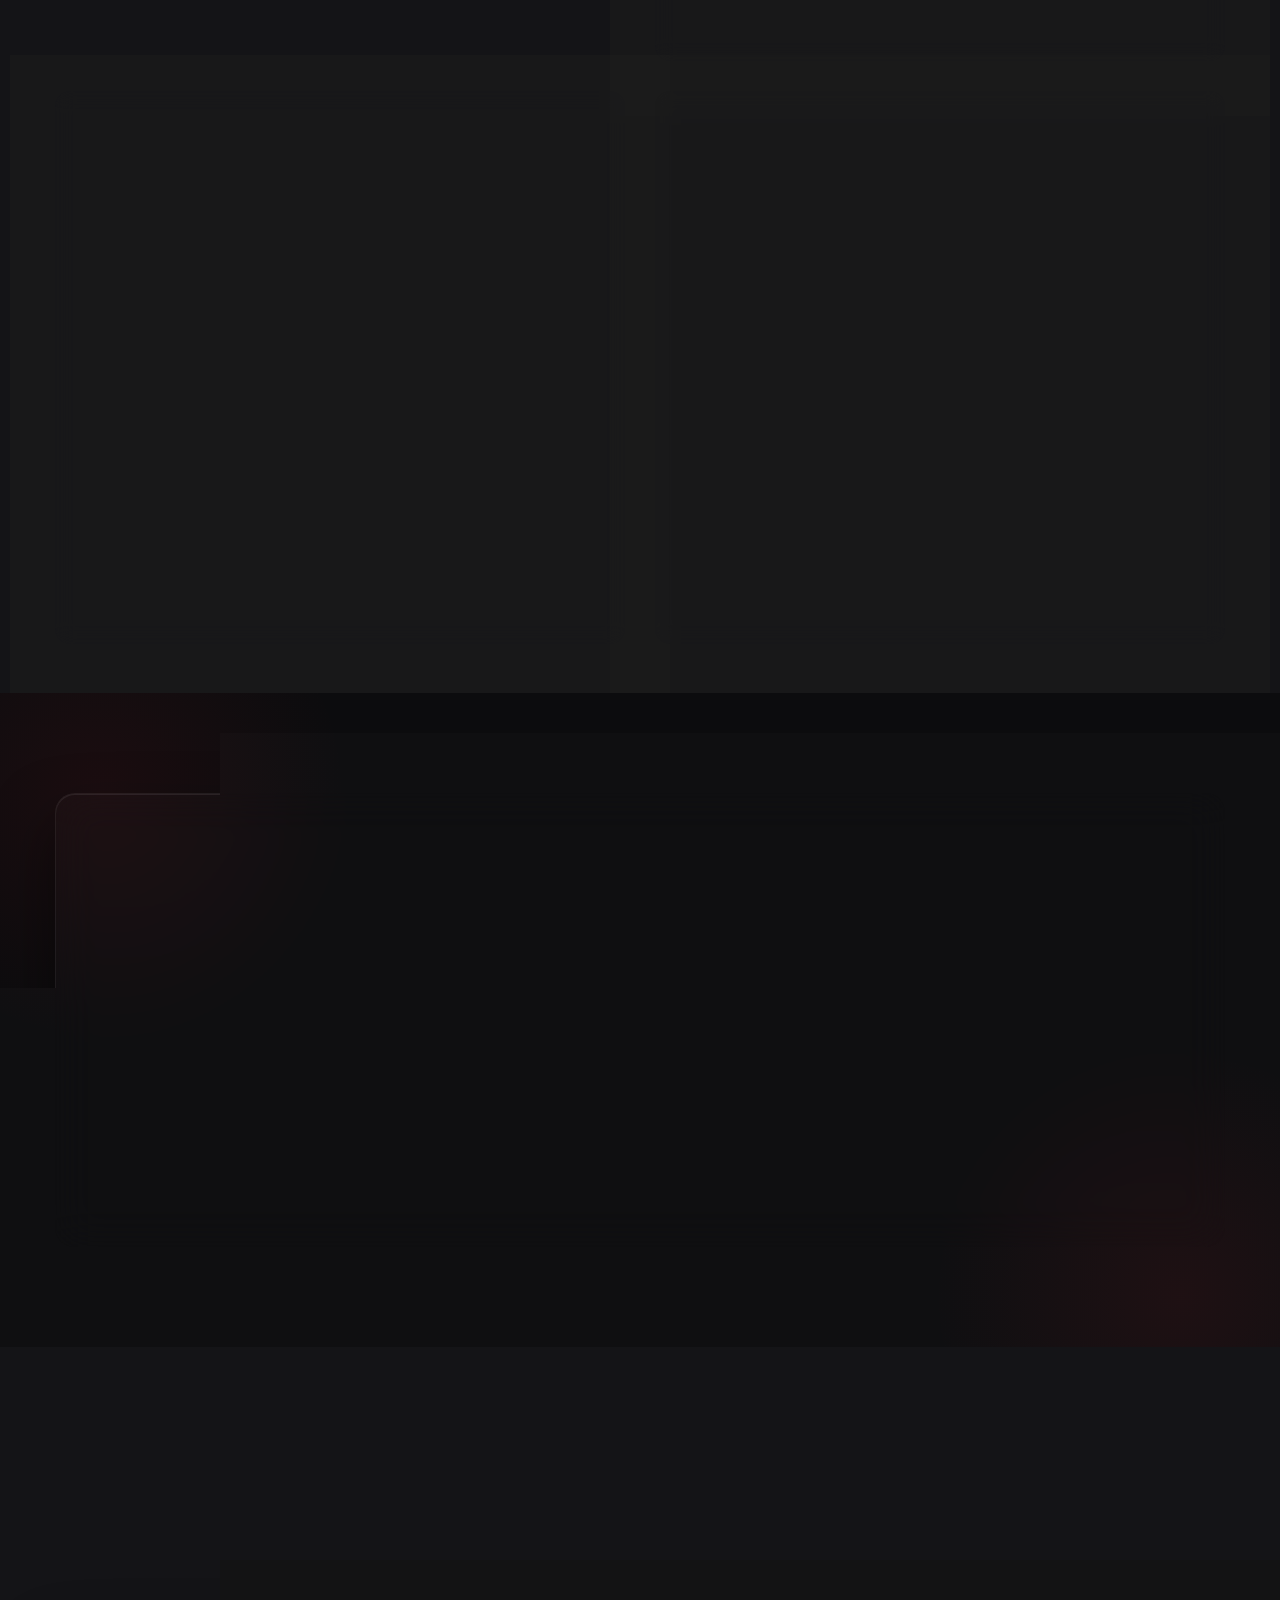
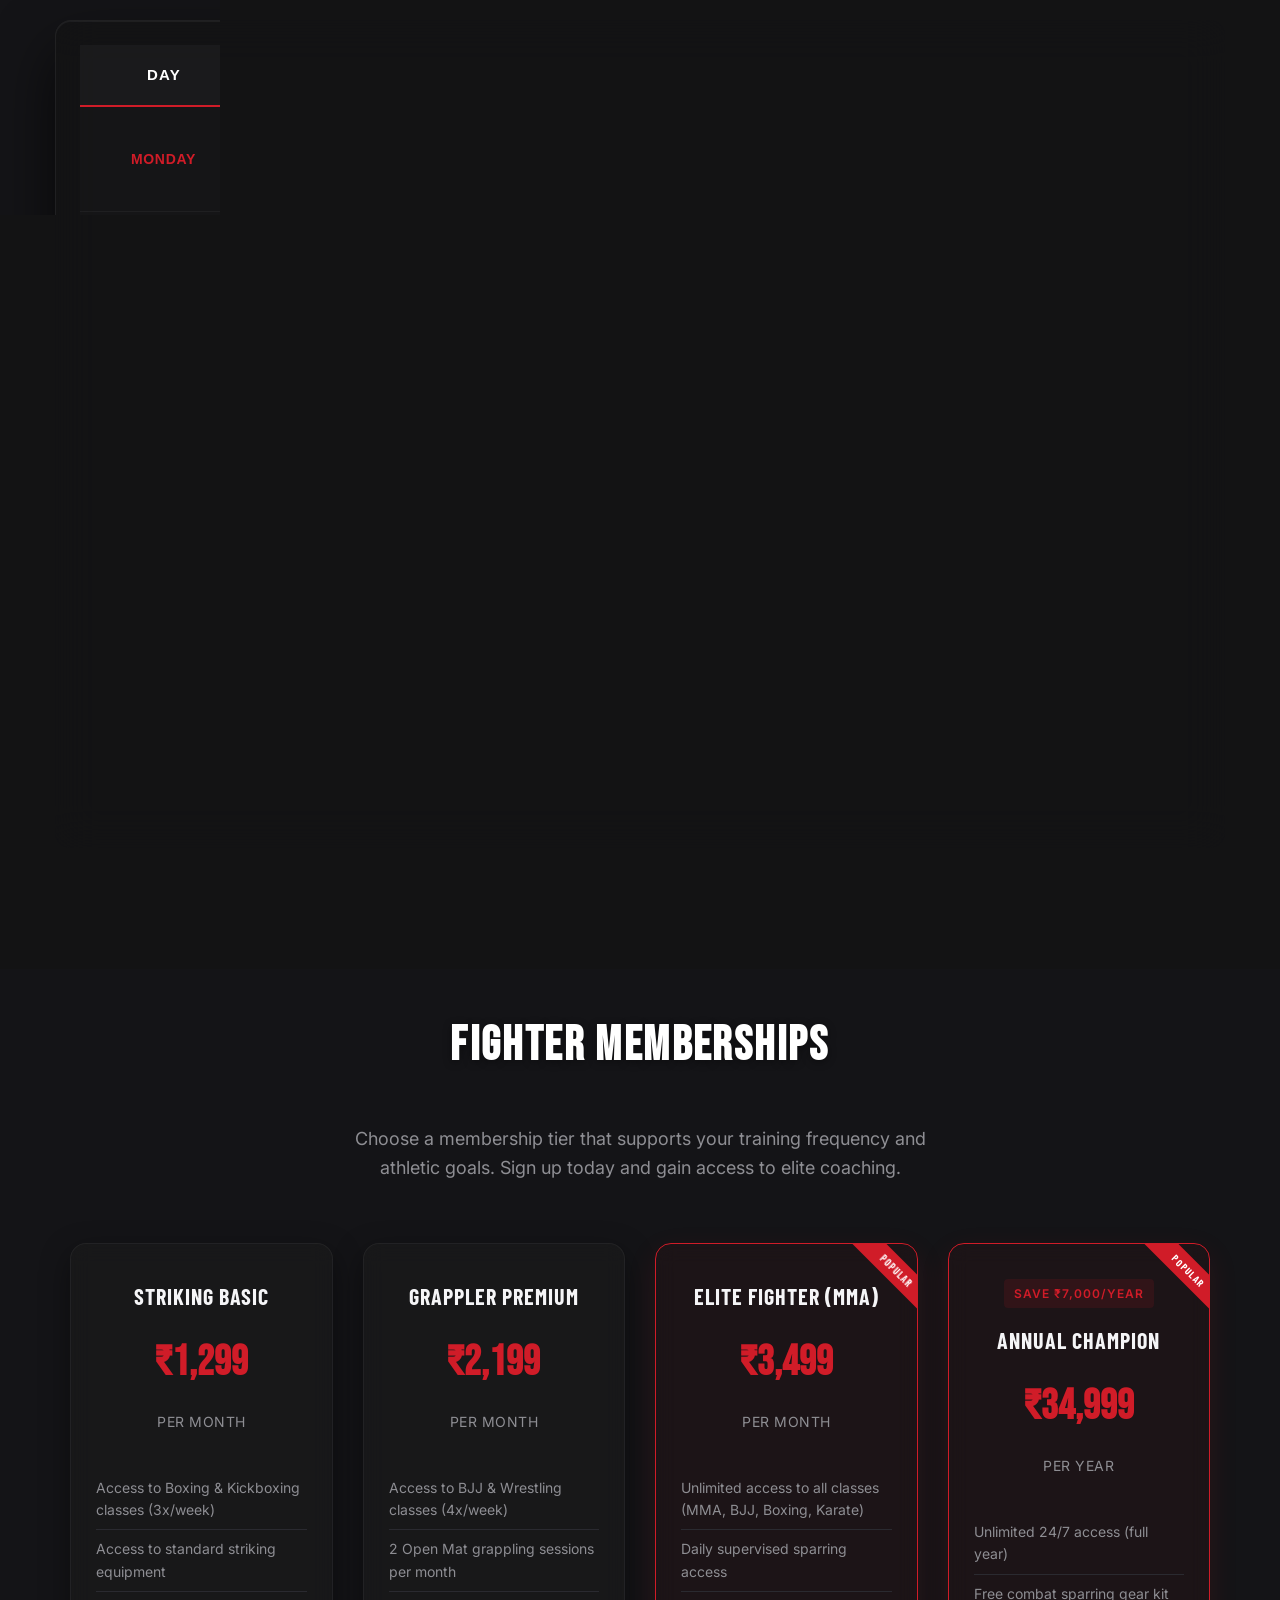
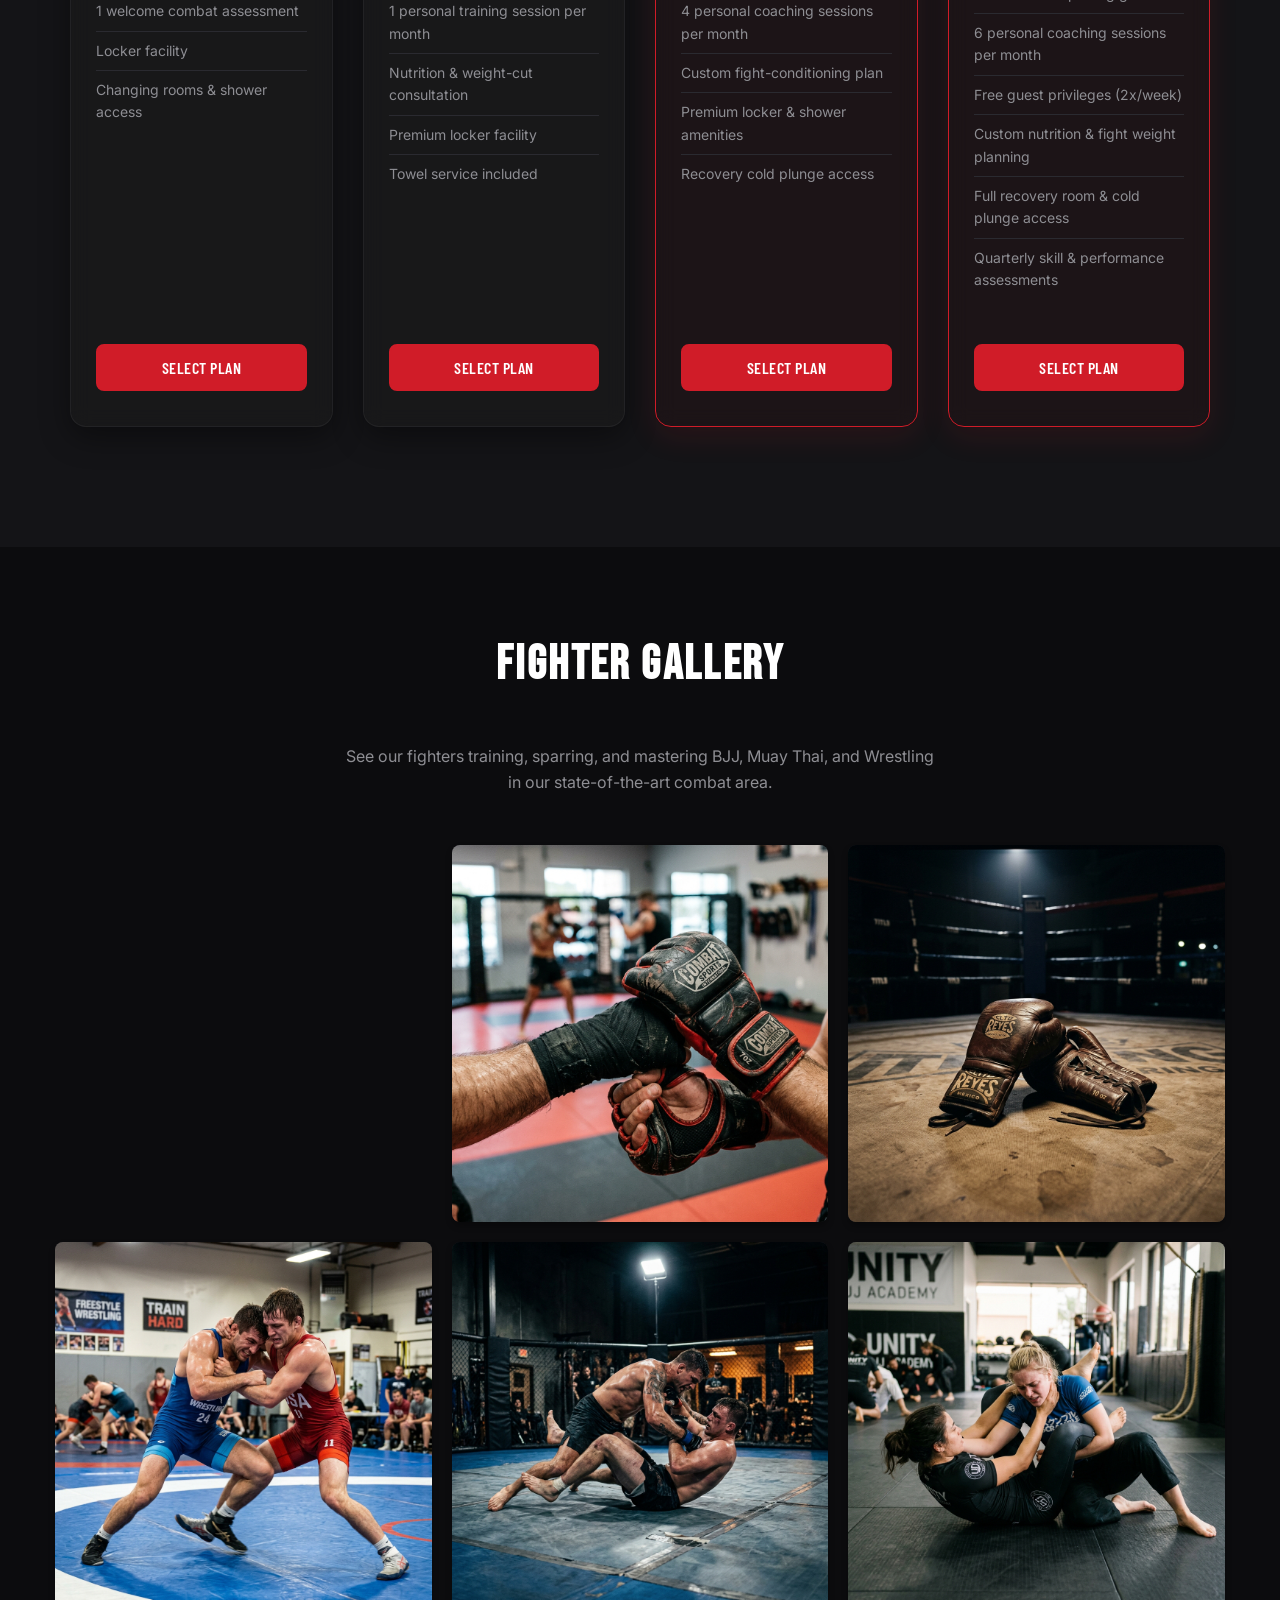
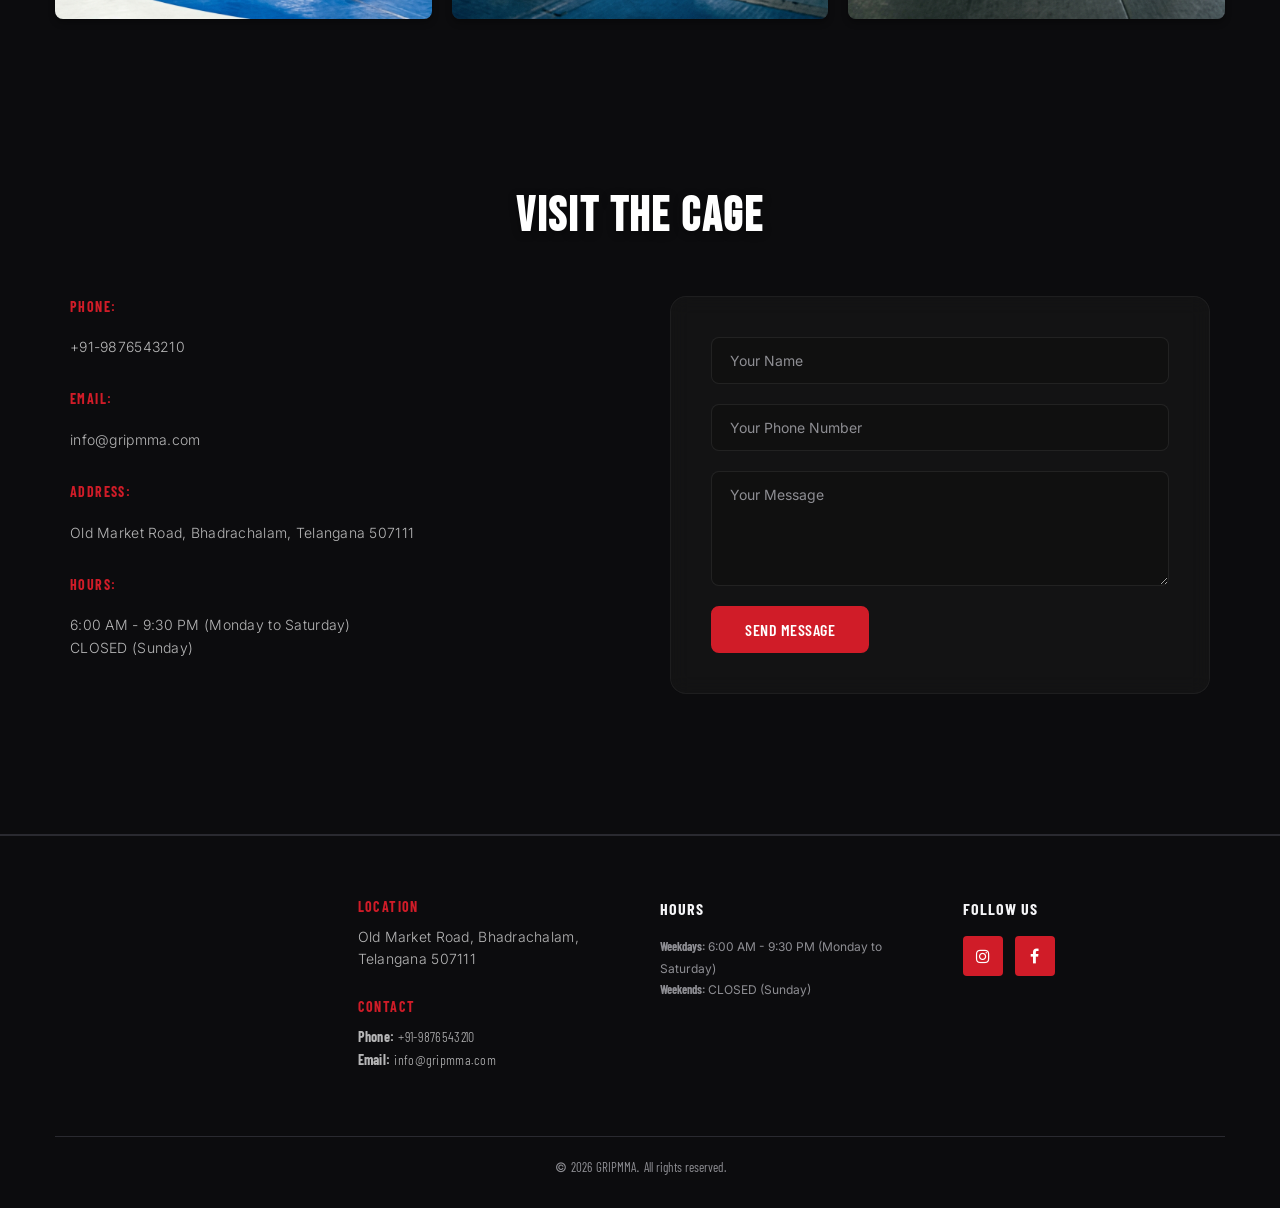
==== commit 6768c781: "feat(hero): implement nested cinematic zoom and scroll parallax lift effect on hero section" ====
--- a/mma/index.html
+++ b/mma/index.html
@@ -34,7 +34,7 @@
     .wow:first-child {
       visibility: hidden;
     }
-    .home::before {
+    .hero-bg-image {
       background-image: linear-gradient(rgba(15, 15, 15, 0.7), rgba(15, 15, 15, 0.8)), url('../images/mma-hero.jpg?v=2') !important;
     }
   </style>
--- a/css/style.css
+++ b/css/style.css
@@ -212,28 +212,35 @@
 	overflow: hidden; /* Prevent animated background from spilling out */
 }
 
-.home::before {
-	content: '';
-	position: absolute;
-	top: 0;
-	left: 0;
-	width: 100%;
-	height: 100%;
-	background-image: linear-gradient(rgba(15,15,15,0.7), rgba(15,15,15,0.8)), url('../images/home.jpg?v=2');
-	background-size: cover;
-	background-position: center;
-	z-index: 1;
-	animation: kenBurns 28s ease-in-out infinite alternate;
-	pointer-events: none;
+.hero-bg-container {
+  position: absolute;
+  top: -10%;
+  left: 0;
+  width: 100%;
+  height: 120%;
+  z-index: 1;
+  pointer-events: none;
+  transform: translateY(calc(var(--scroll-y, 0px) * 0.45));
+  will-change: transform;
+  overflow: hidden;
+}
+
+.hero-bg-image {
+  width: 100%;
+  height: 100%;
+  background-image: linear-gradient(rgba(15, 15, 15, 0.7), rgba(15, 15, 15, 0.8)), url('../images/home.jpg?v=2');
+  background-size: cover;
+  background-position: center;
+  animation: kenBurns 28s ease-in-out infinite alternate;
 }
 
 @keyframes kenBurns {
-	0% {
-		transform: scale(1.0) translate(0, 0);
-	}
-	100% {
-		transform: scale(1.12) translate(-1%, 0.5%);
-	}
+  0% {
+    transform: scale(1.0) translateY(0);
+  }
+  100% {
+    transform: scale(1.15) translateY(-25px);
+  }
 }
 
 .hero-glow-aura {
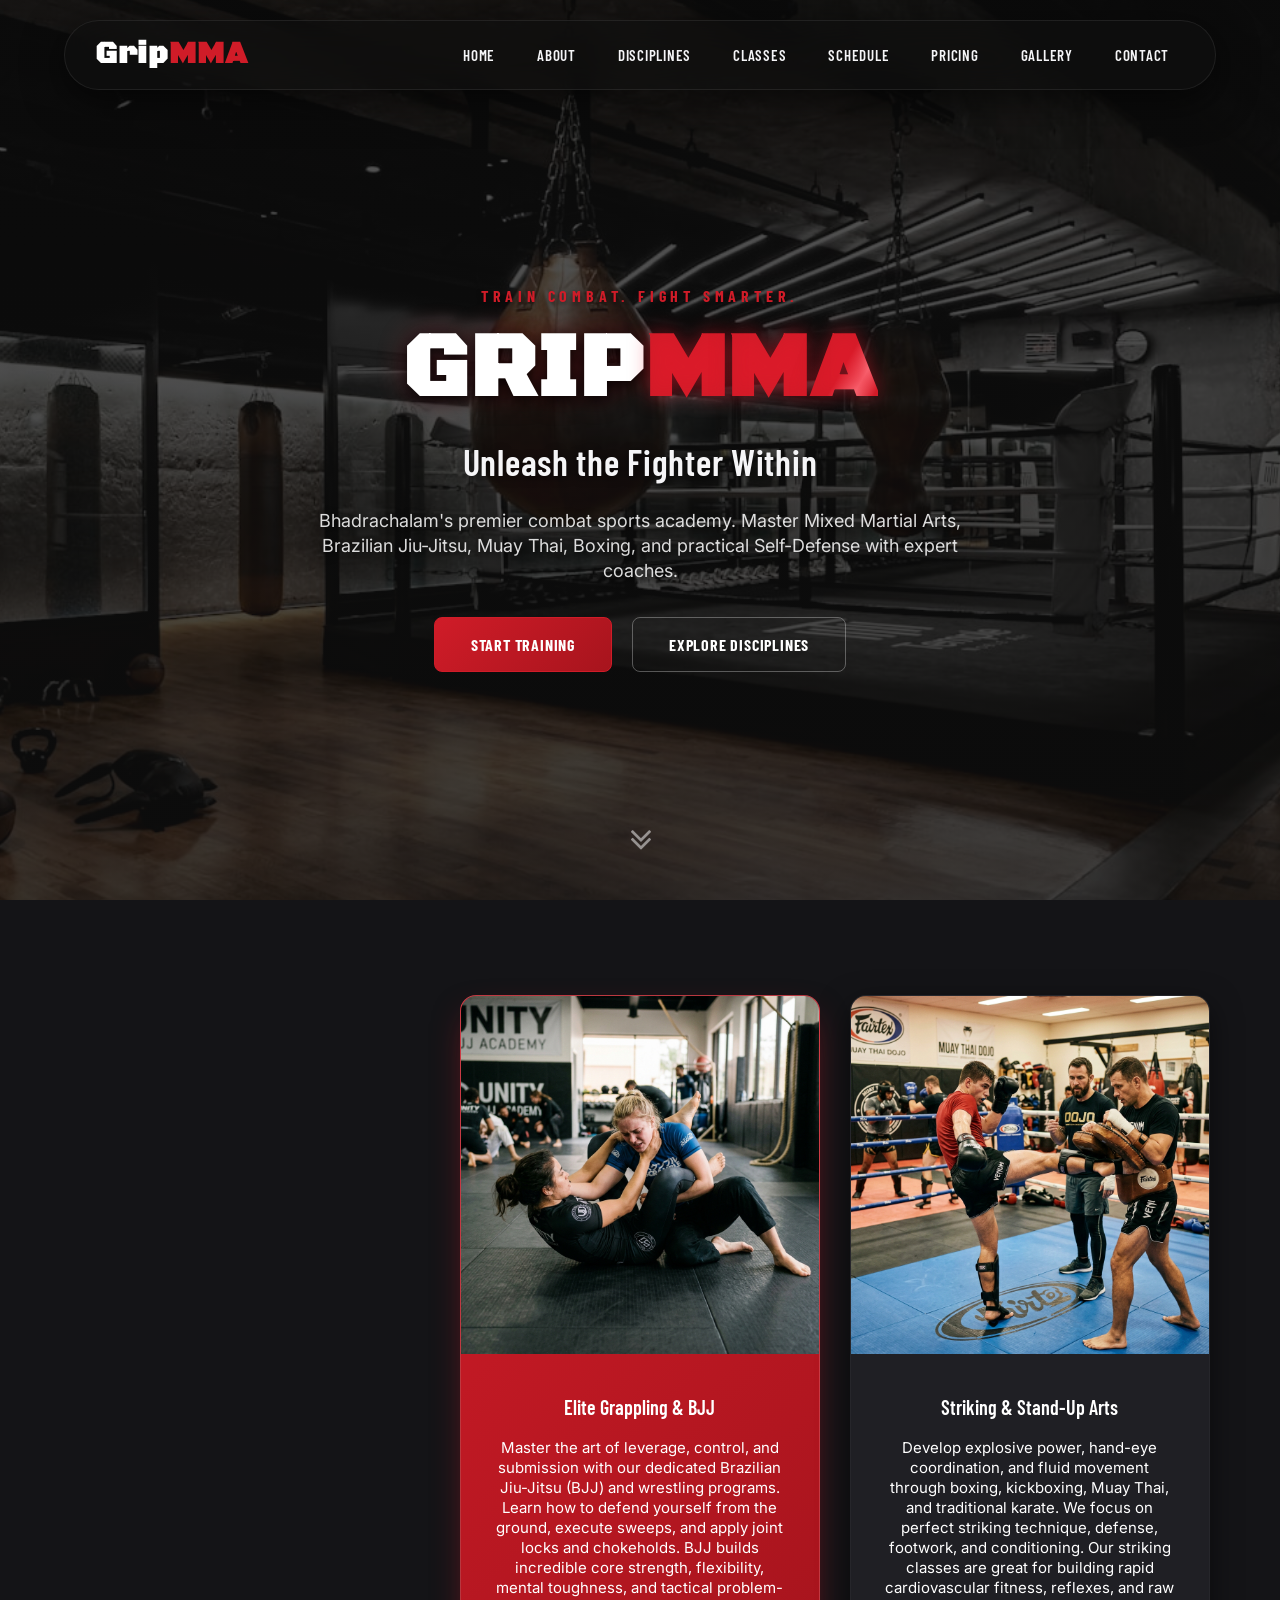
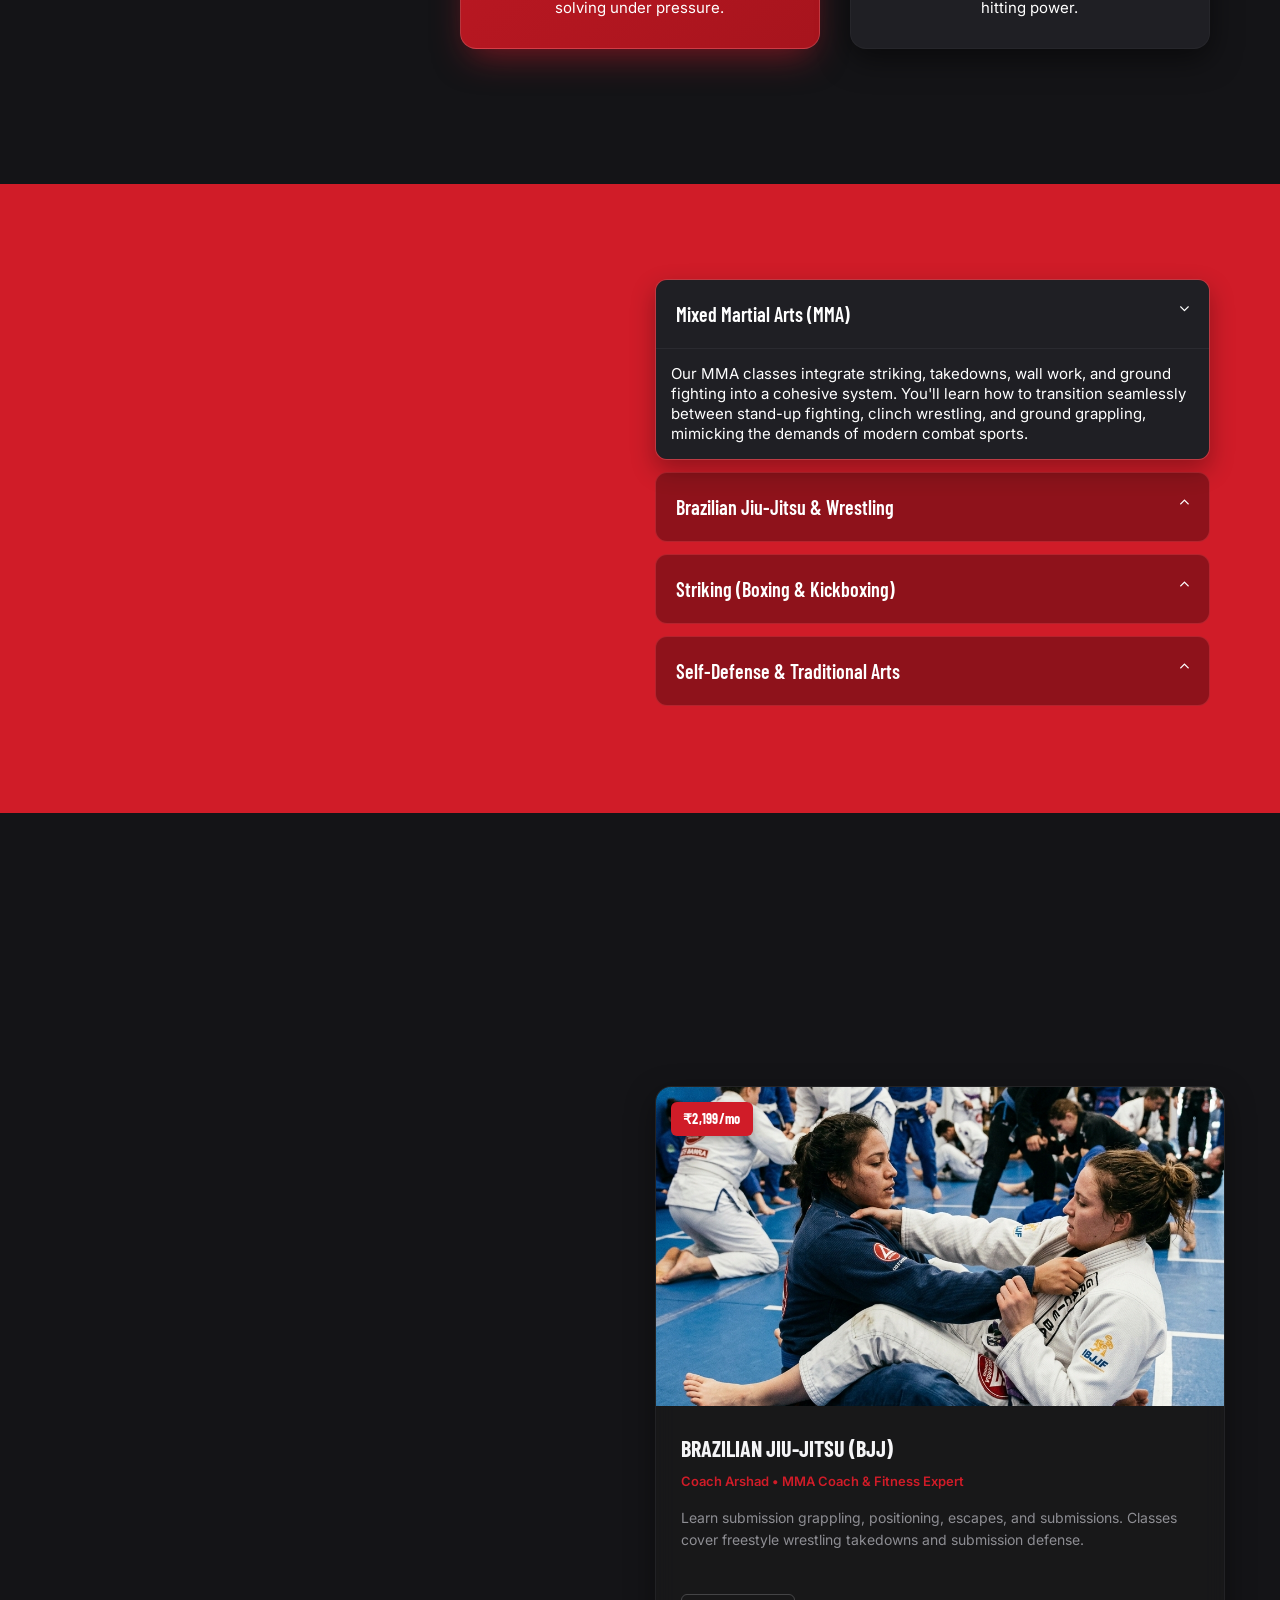
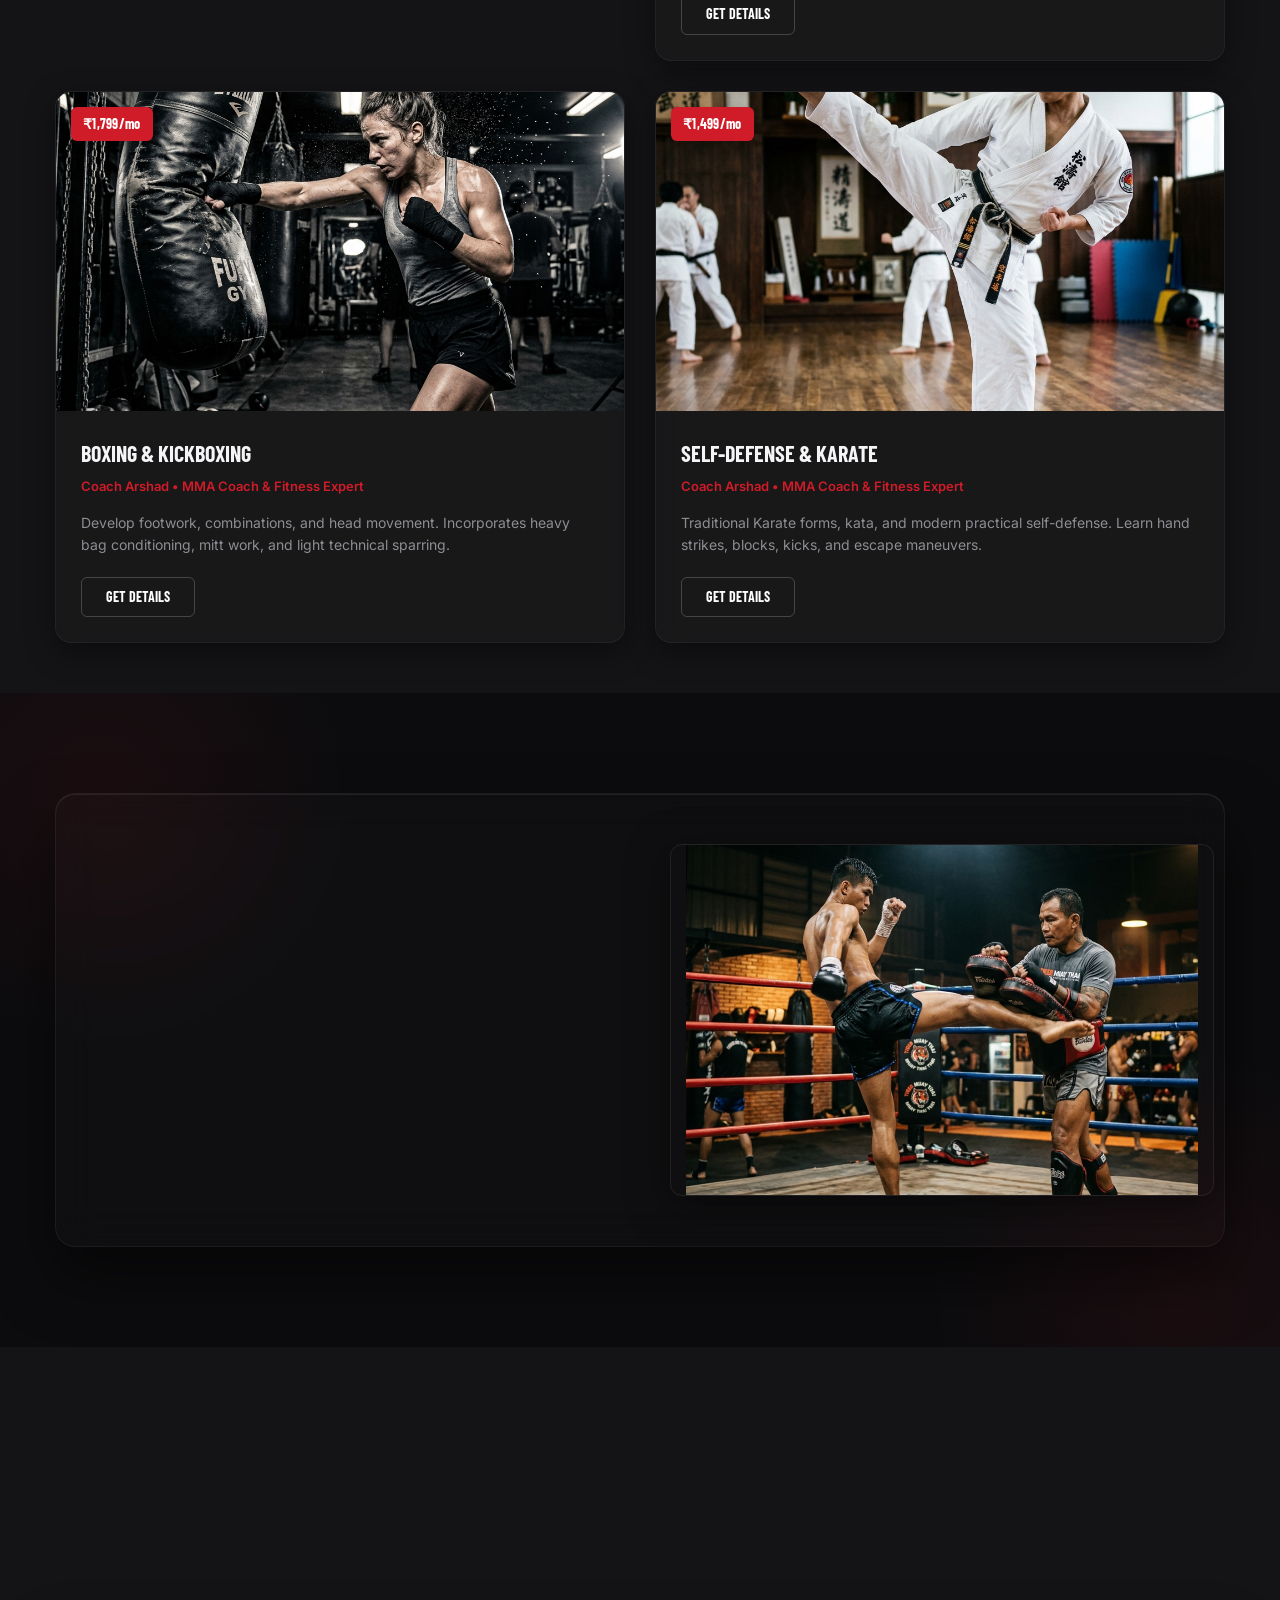
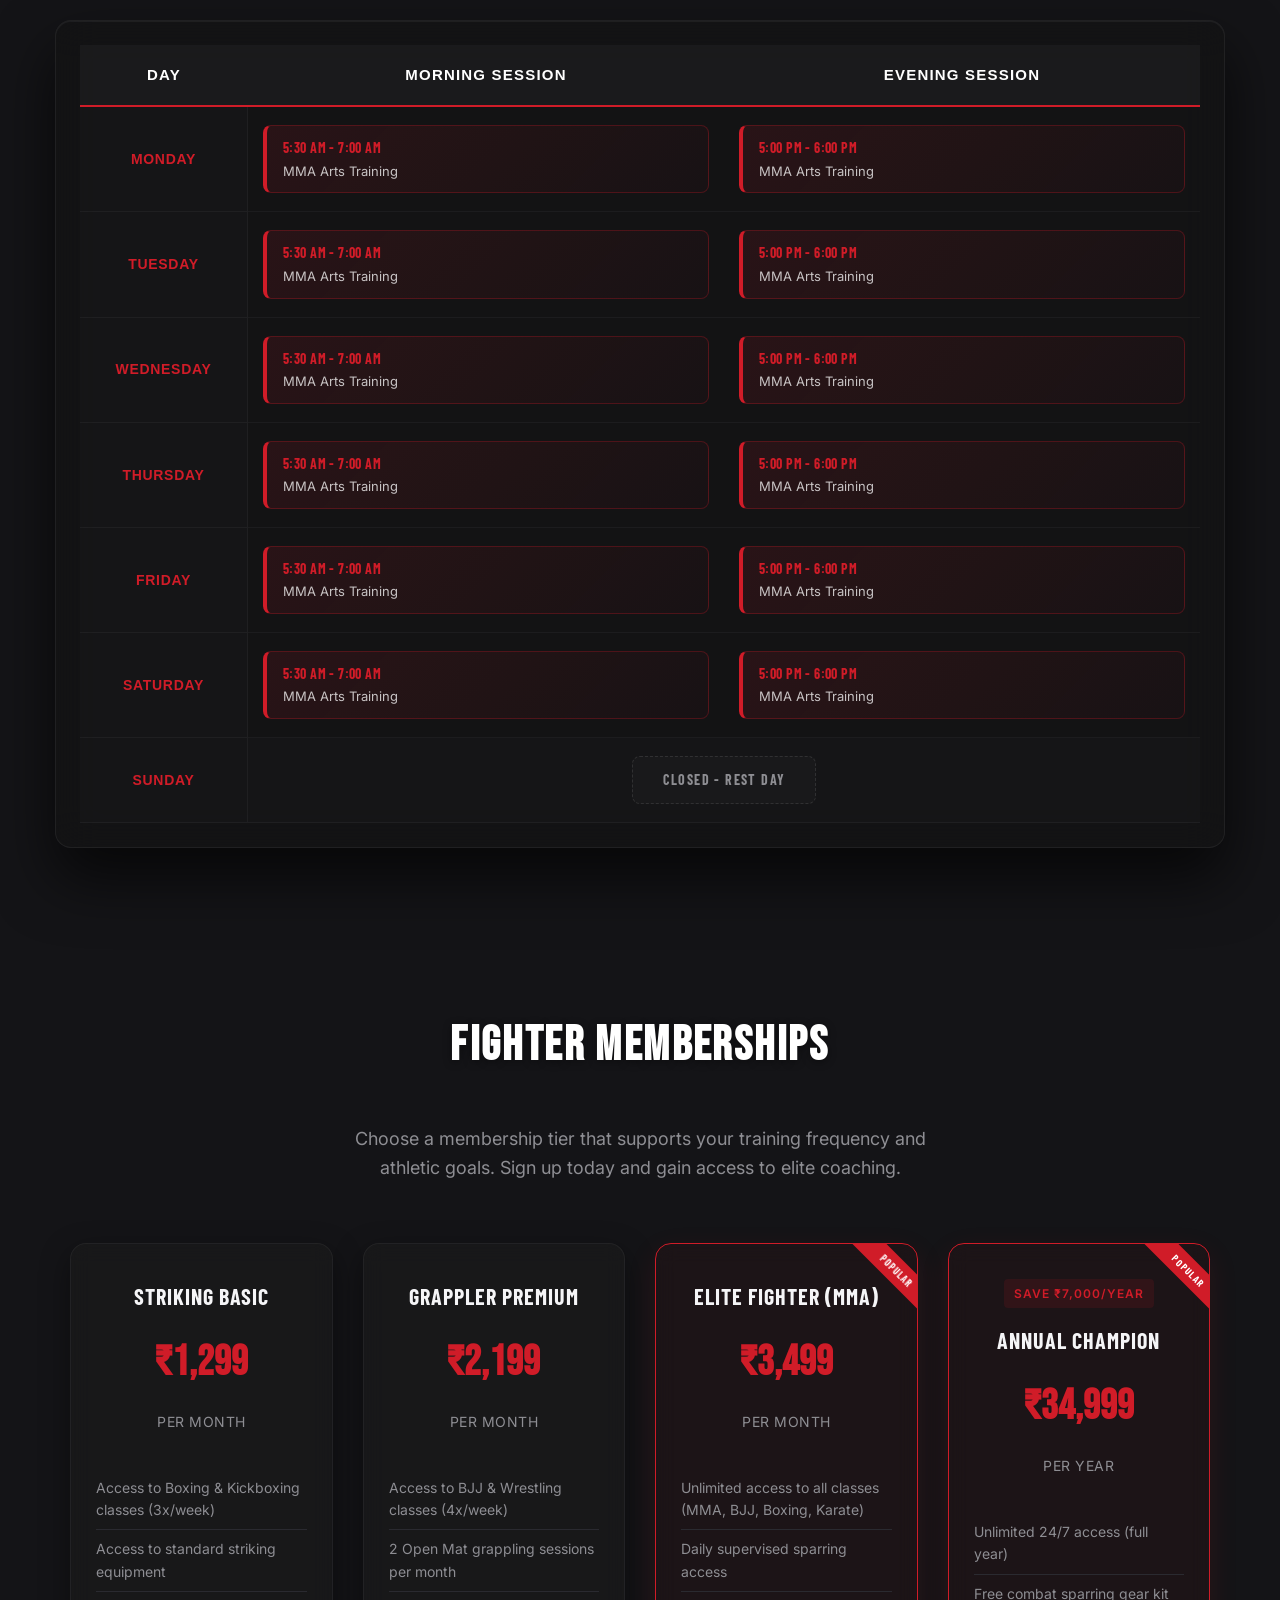
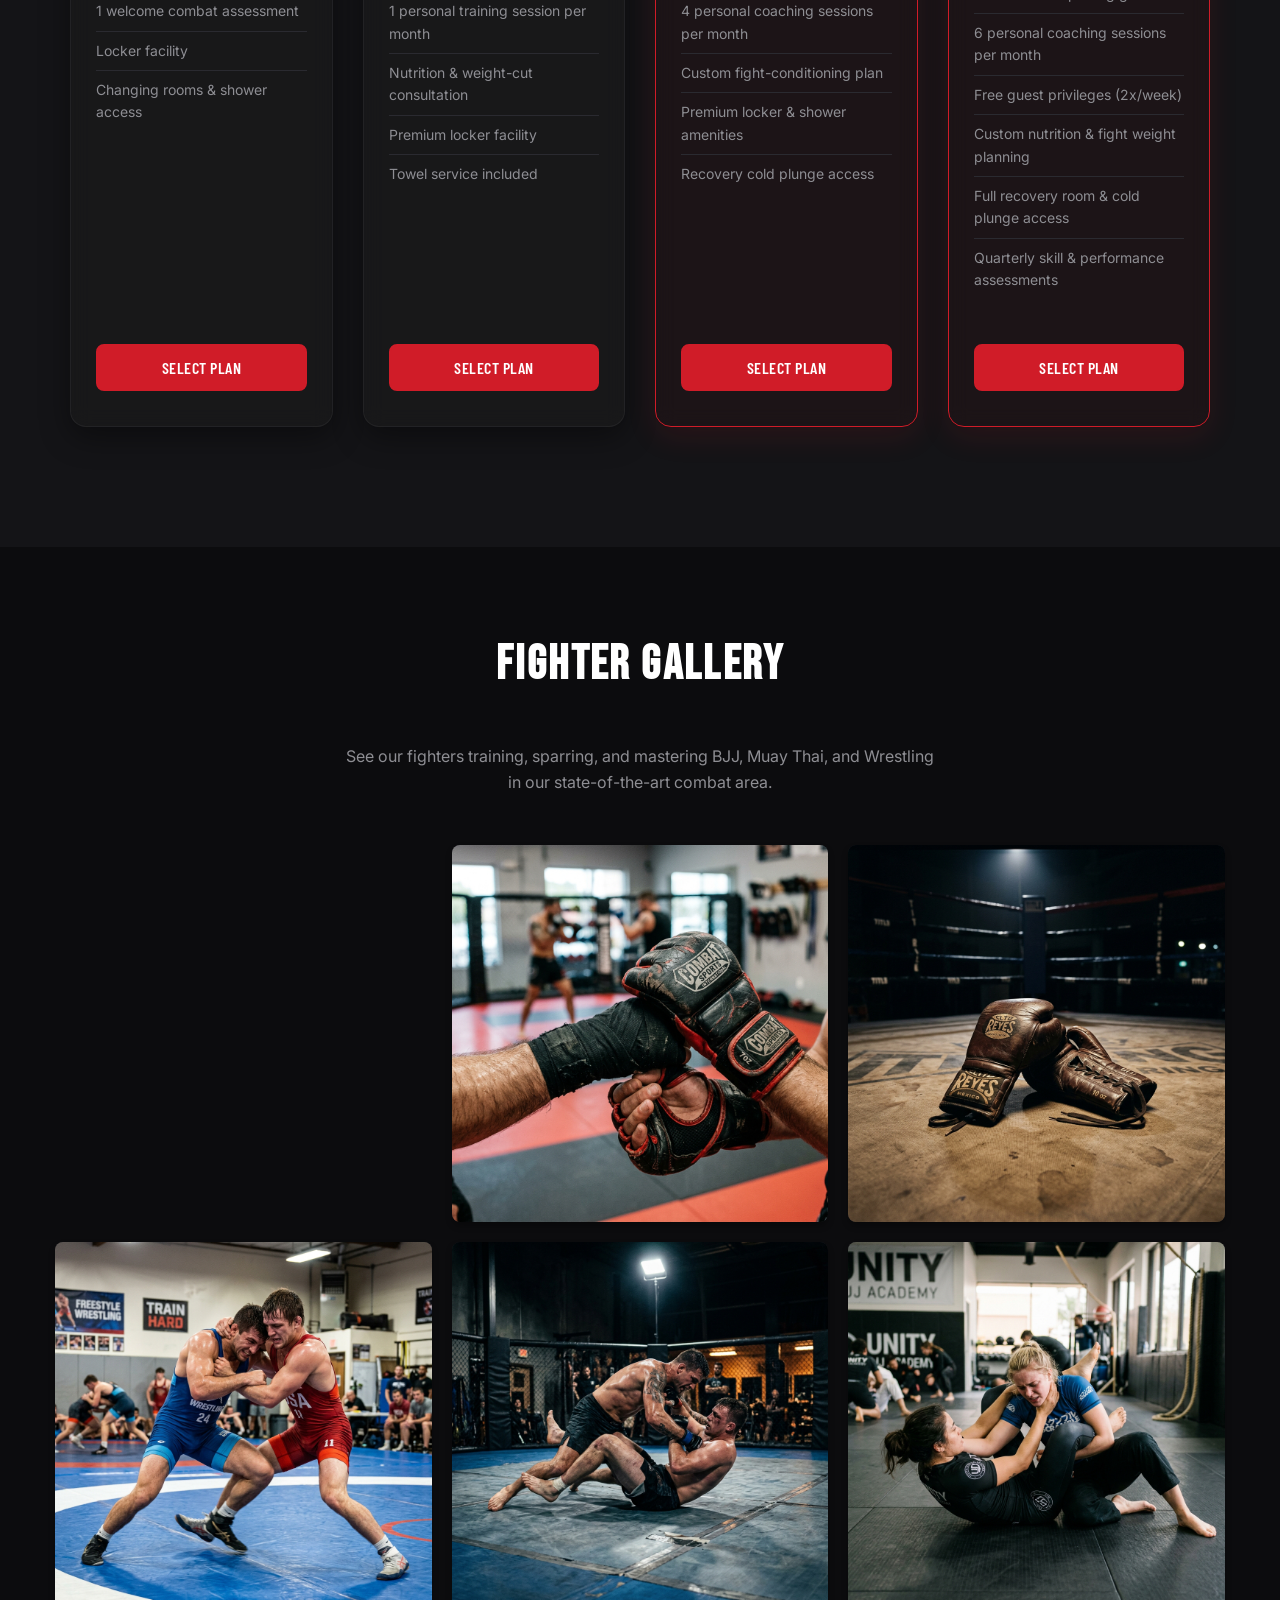
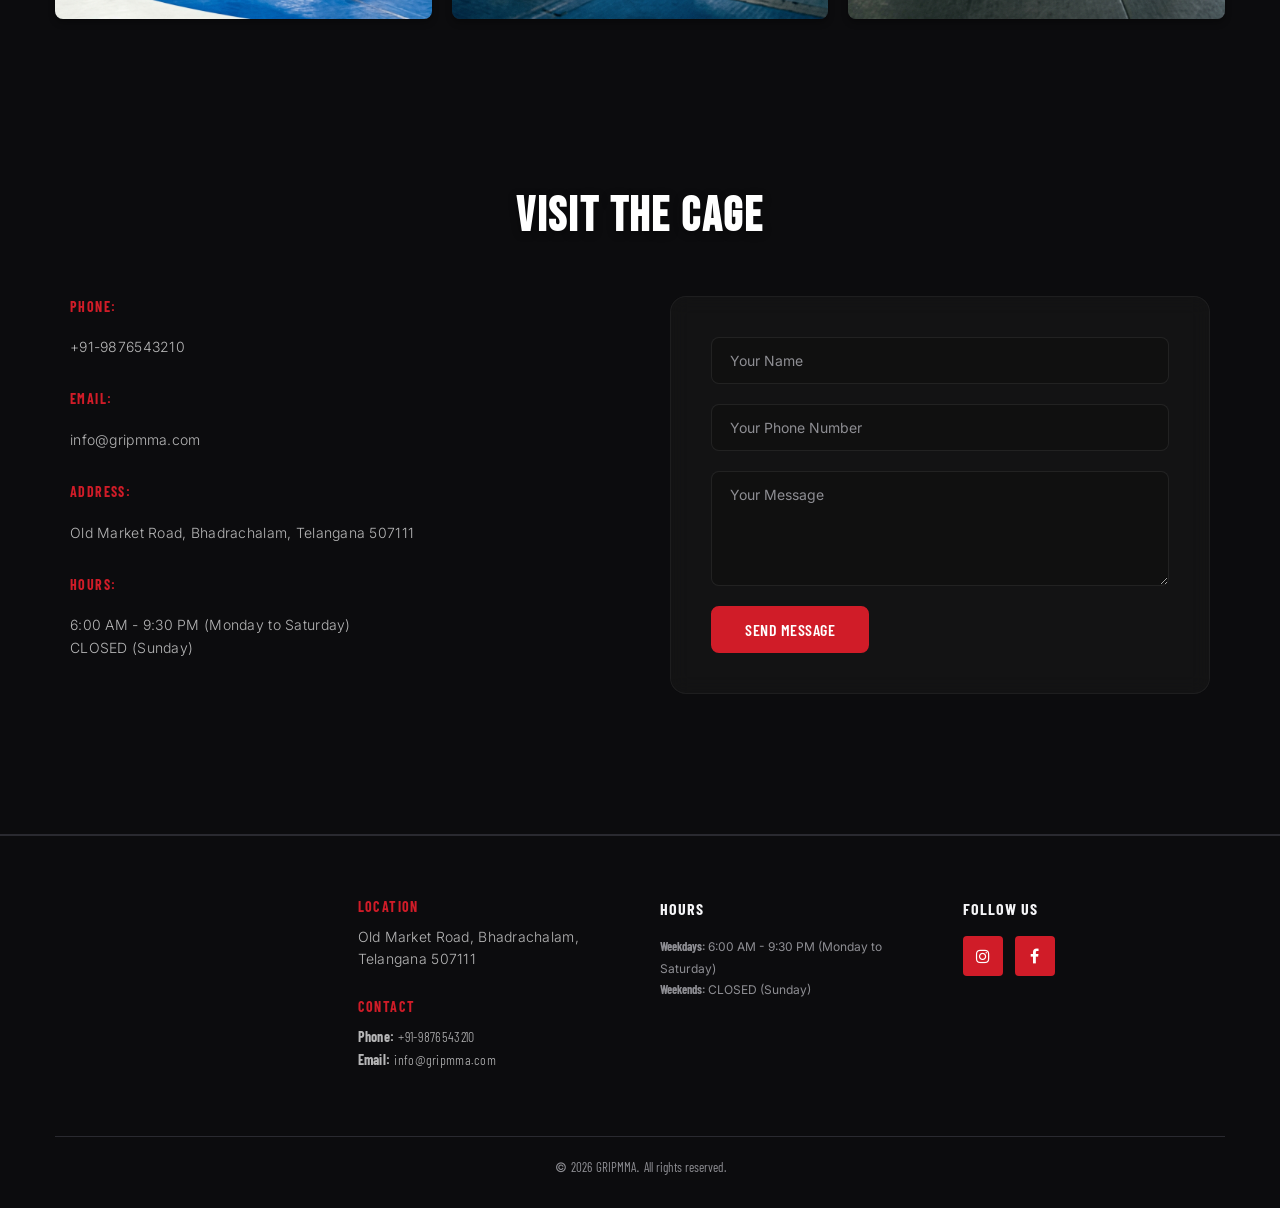
==== commit 73d80268: "style(hero): apply clean text layout with red shimmer transition to Gym and MMA headers" ====
--- a/mma/index.html
+++ b/mma/index.html
@@ -36,6 +36,30 @@
     }
     .hero-bg-image {
       background-image: linear-gradient(rgba(15, 15, 15, 0.7), rgba(15, 15, 15, 0.8)), url('../images/mma-hero.jpg?v=2') !important;
+    }
+    /* Clean Shimmer/Shine Effect for MMA Hero Title */
+    /* Clean Shimmer/Shine Effect for MMA Hero Title */
+    .mma-page .home h1 {
+      font-family: var(--font-display);
+      color: #ffffff;
+      letter-spacing: 0.03em;
+      position: relative;
+    }
+    .mma-page .home h1 span {
+      background: linear-gradient(120deg, #d01c28 35%, #d01c28 43%, #ff808a 48%, #d01c28 52%, #d01c28 65%);
+      background-size: 200% auto;
+      -webkit-background-clip: text;
+      -webkit-text-fill-color: transparent;
+      animation: textShine 4s linear infinite;
+      display: inline-block;
+    }
+    @keyframes textShine {
+      0% {
+        background-position: 200% 0;
+      }
+      100% {
+        background-position: -200% 0;
+      }
     }
   </style>
   
@@ -216,7 +240,6 @@
       </div>
     </div>
   </footer>
-  <!-- End Footer -->
 
 <script src="../js/wow.min.js"></script>
 <script src="../js/lightbox.js"></script>
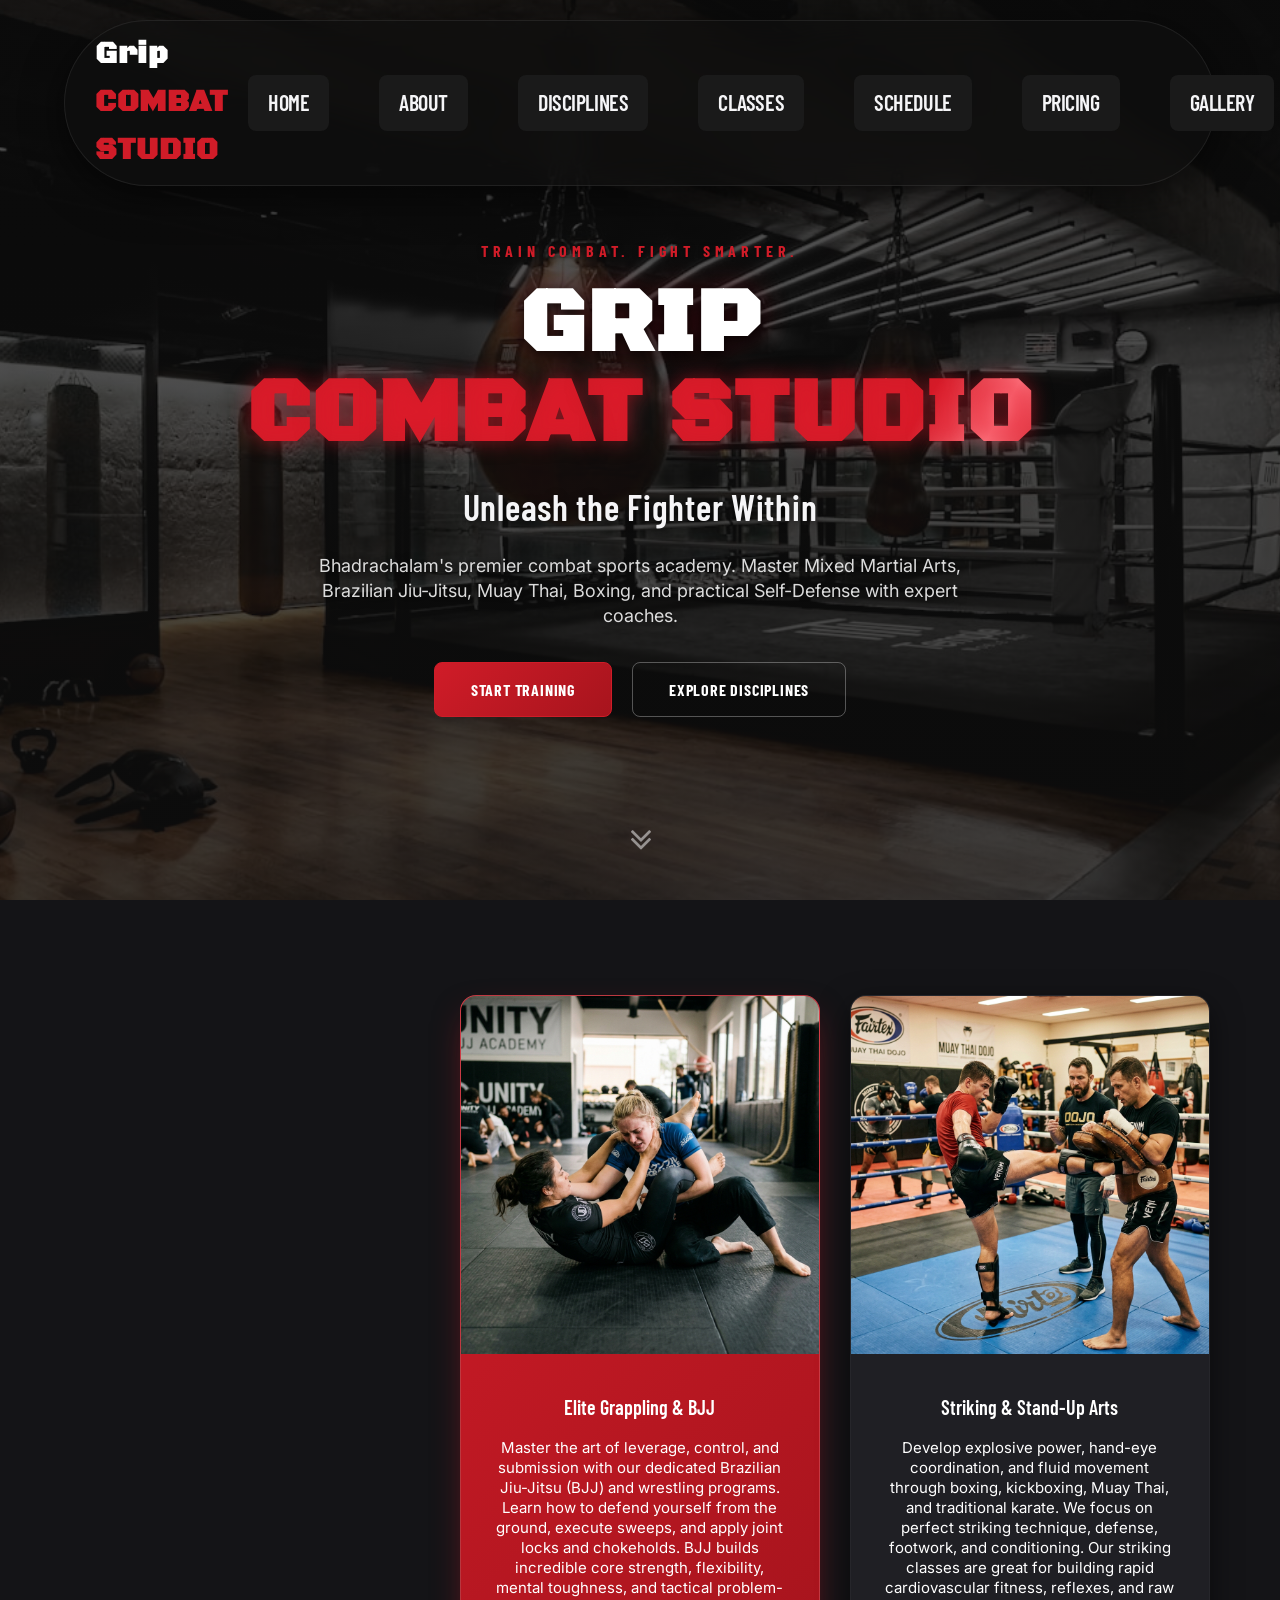
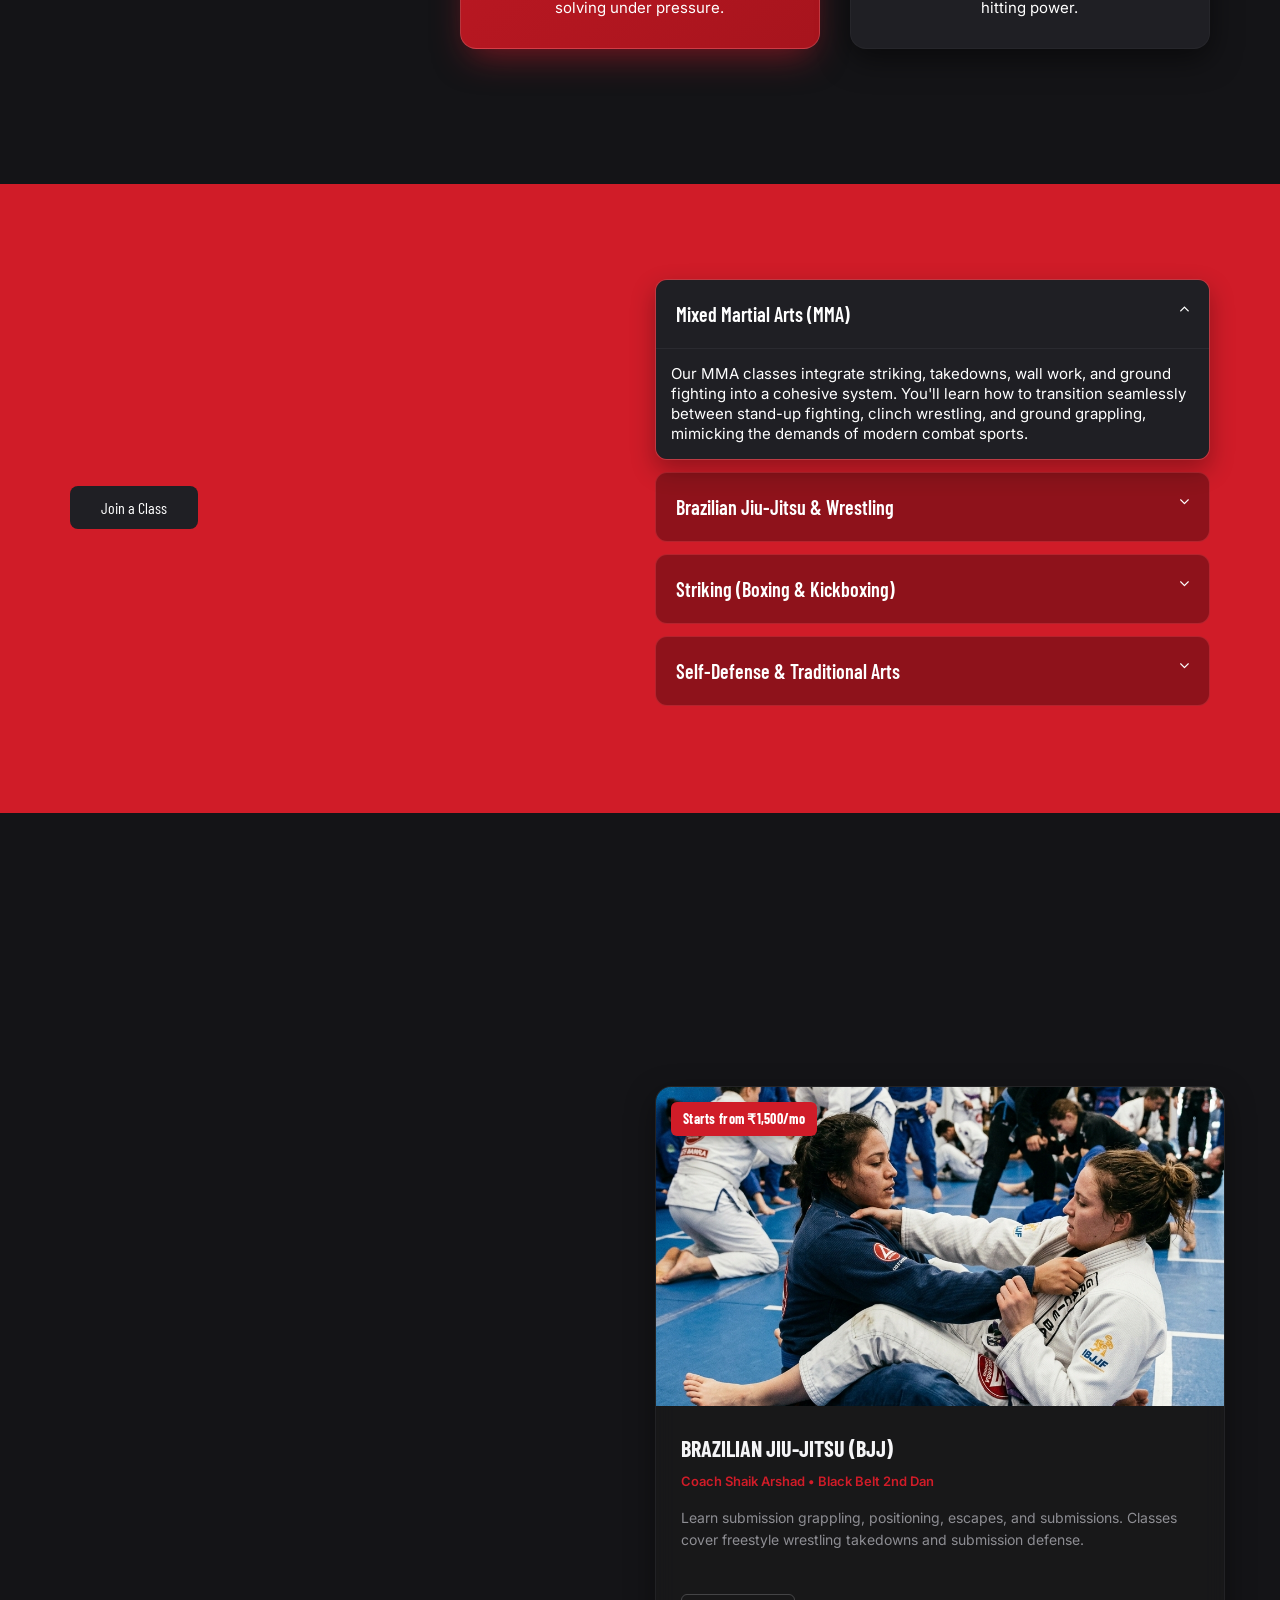
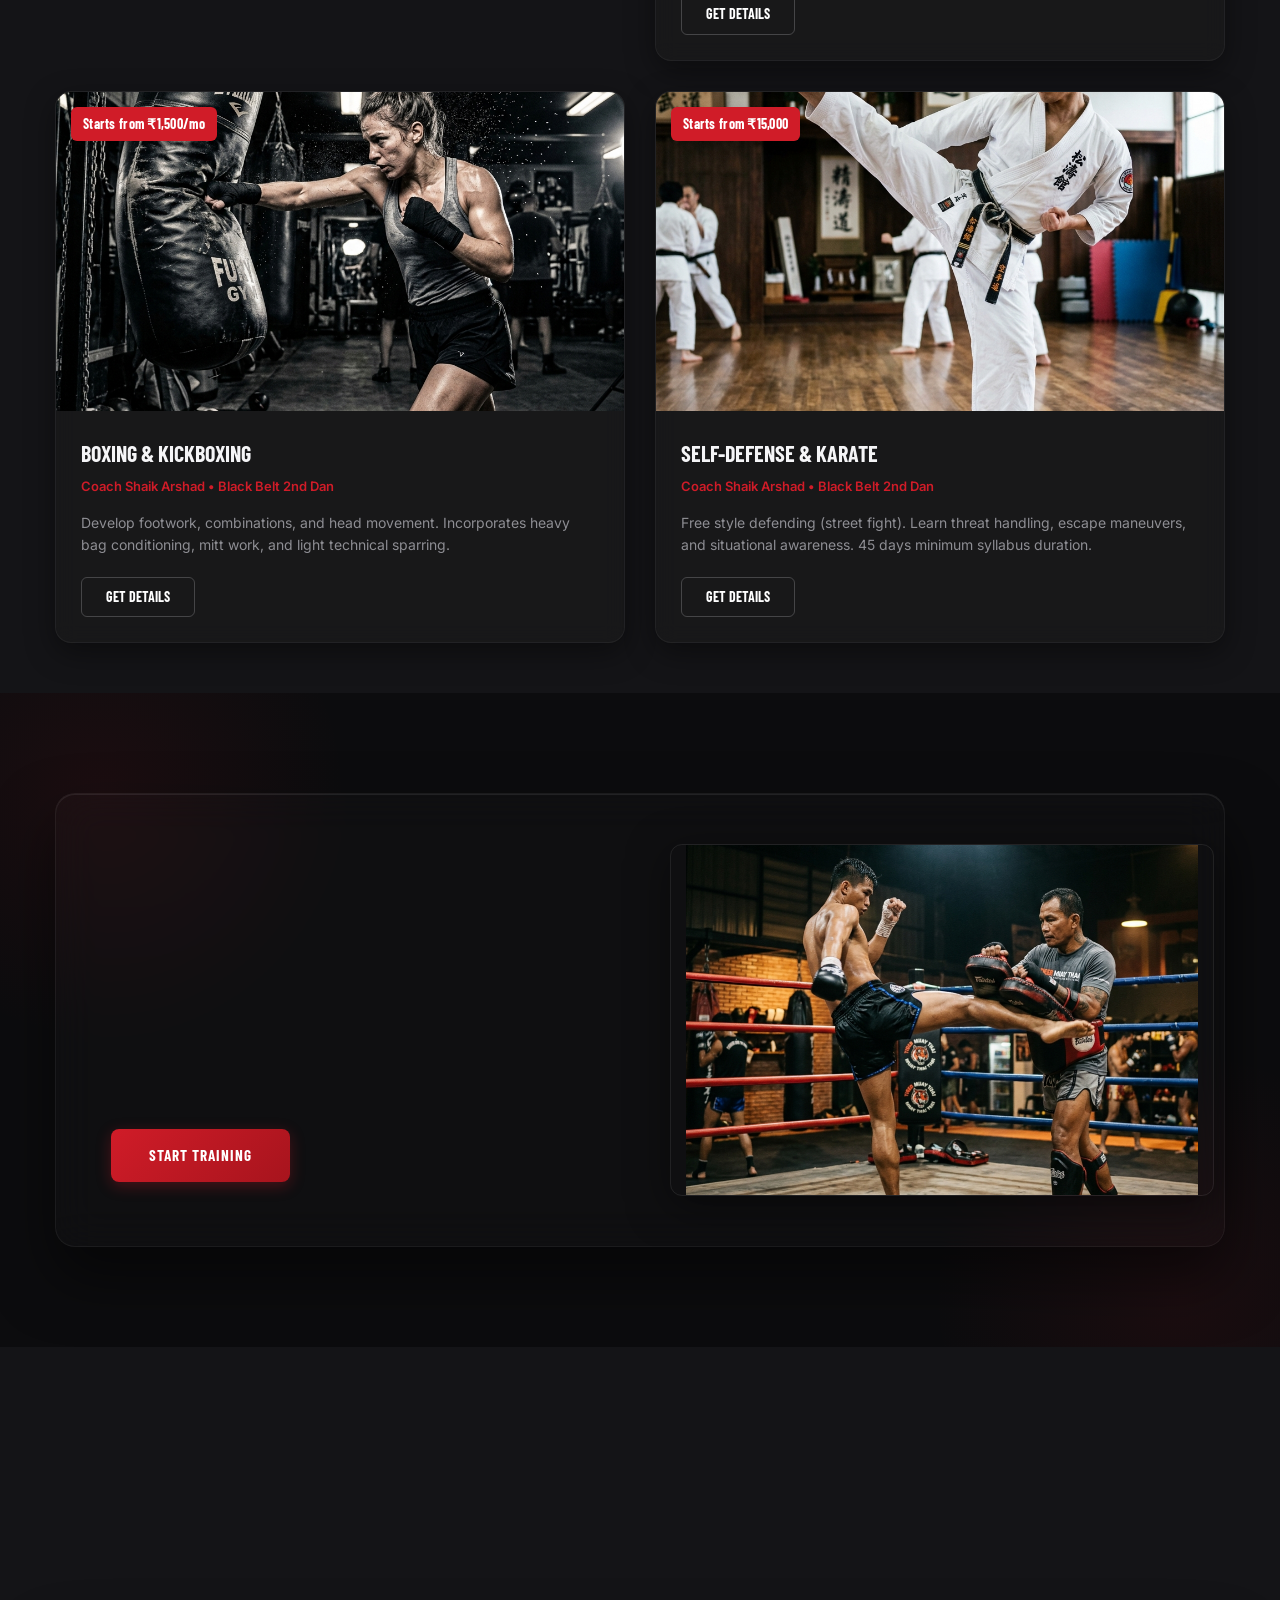
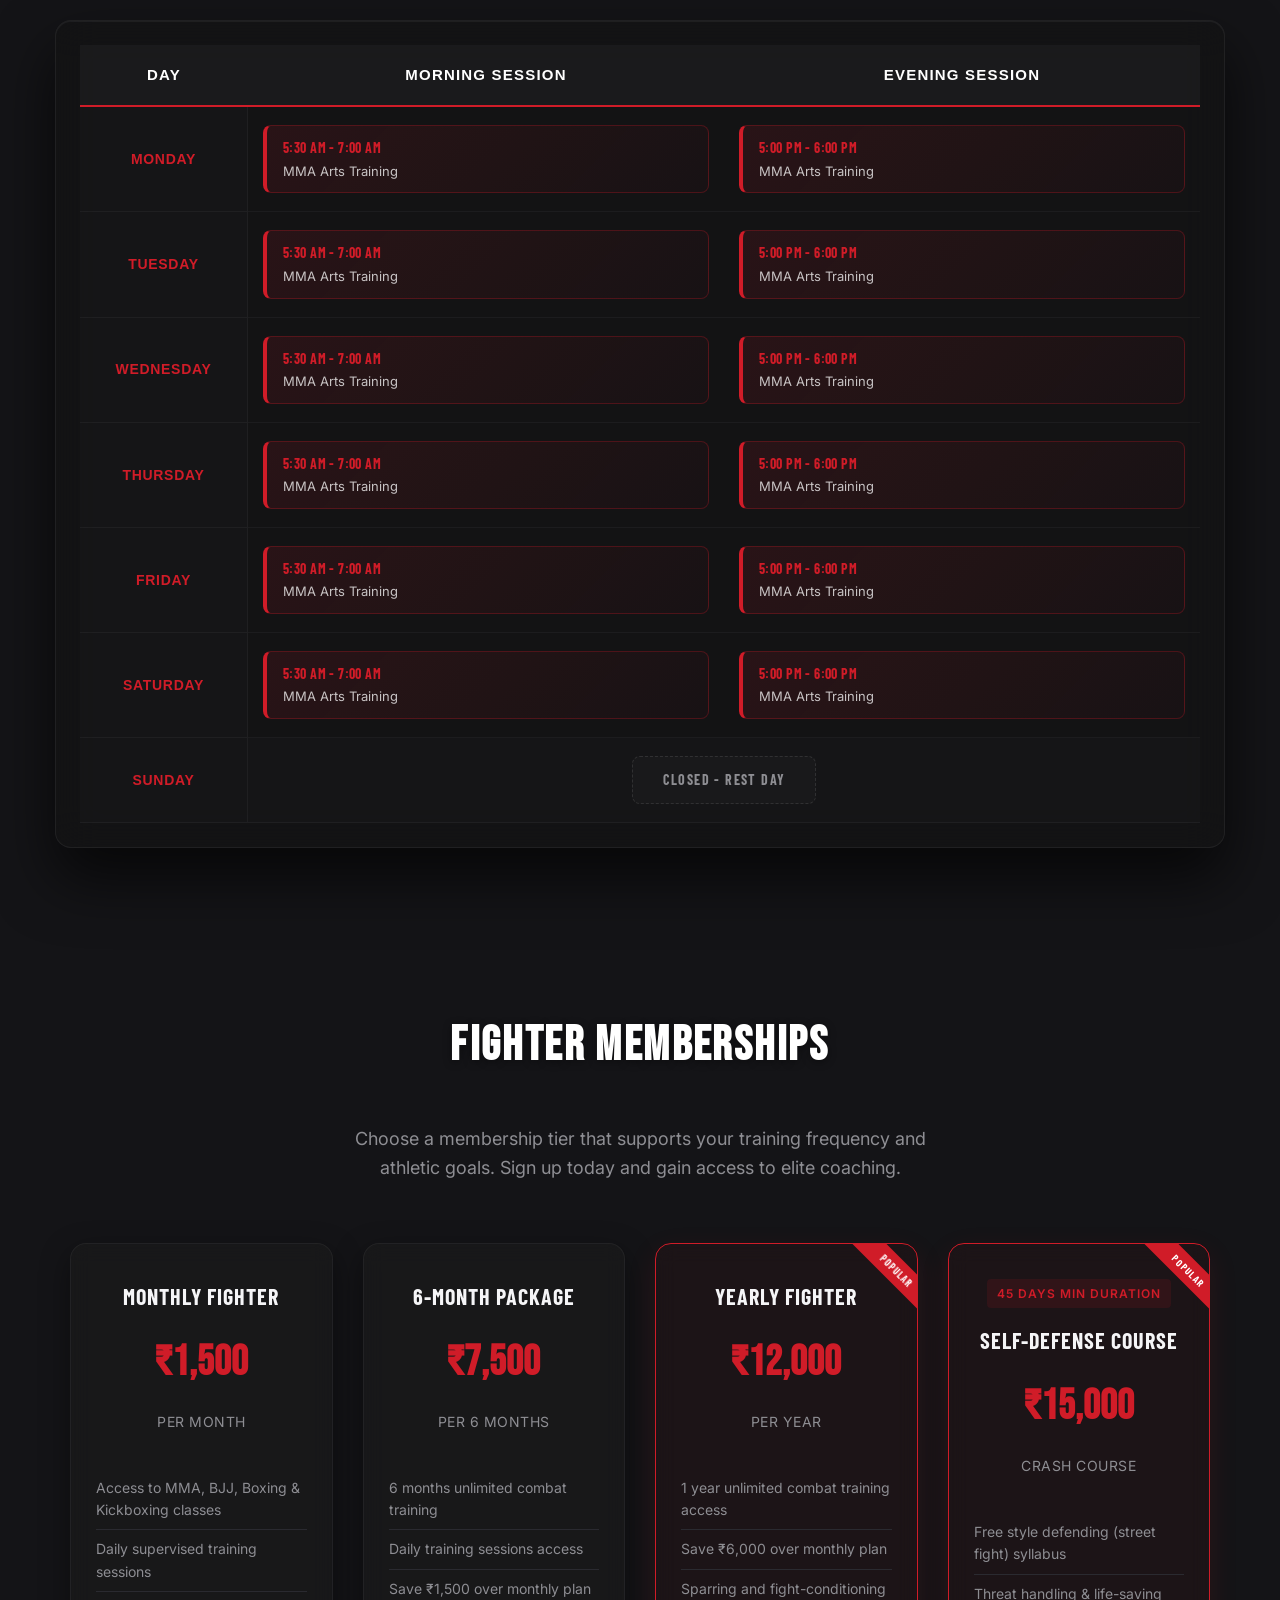
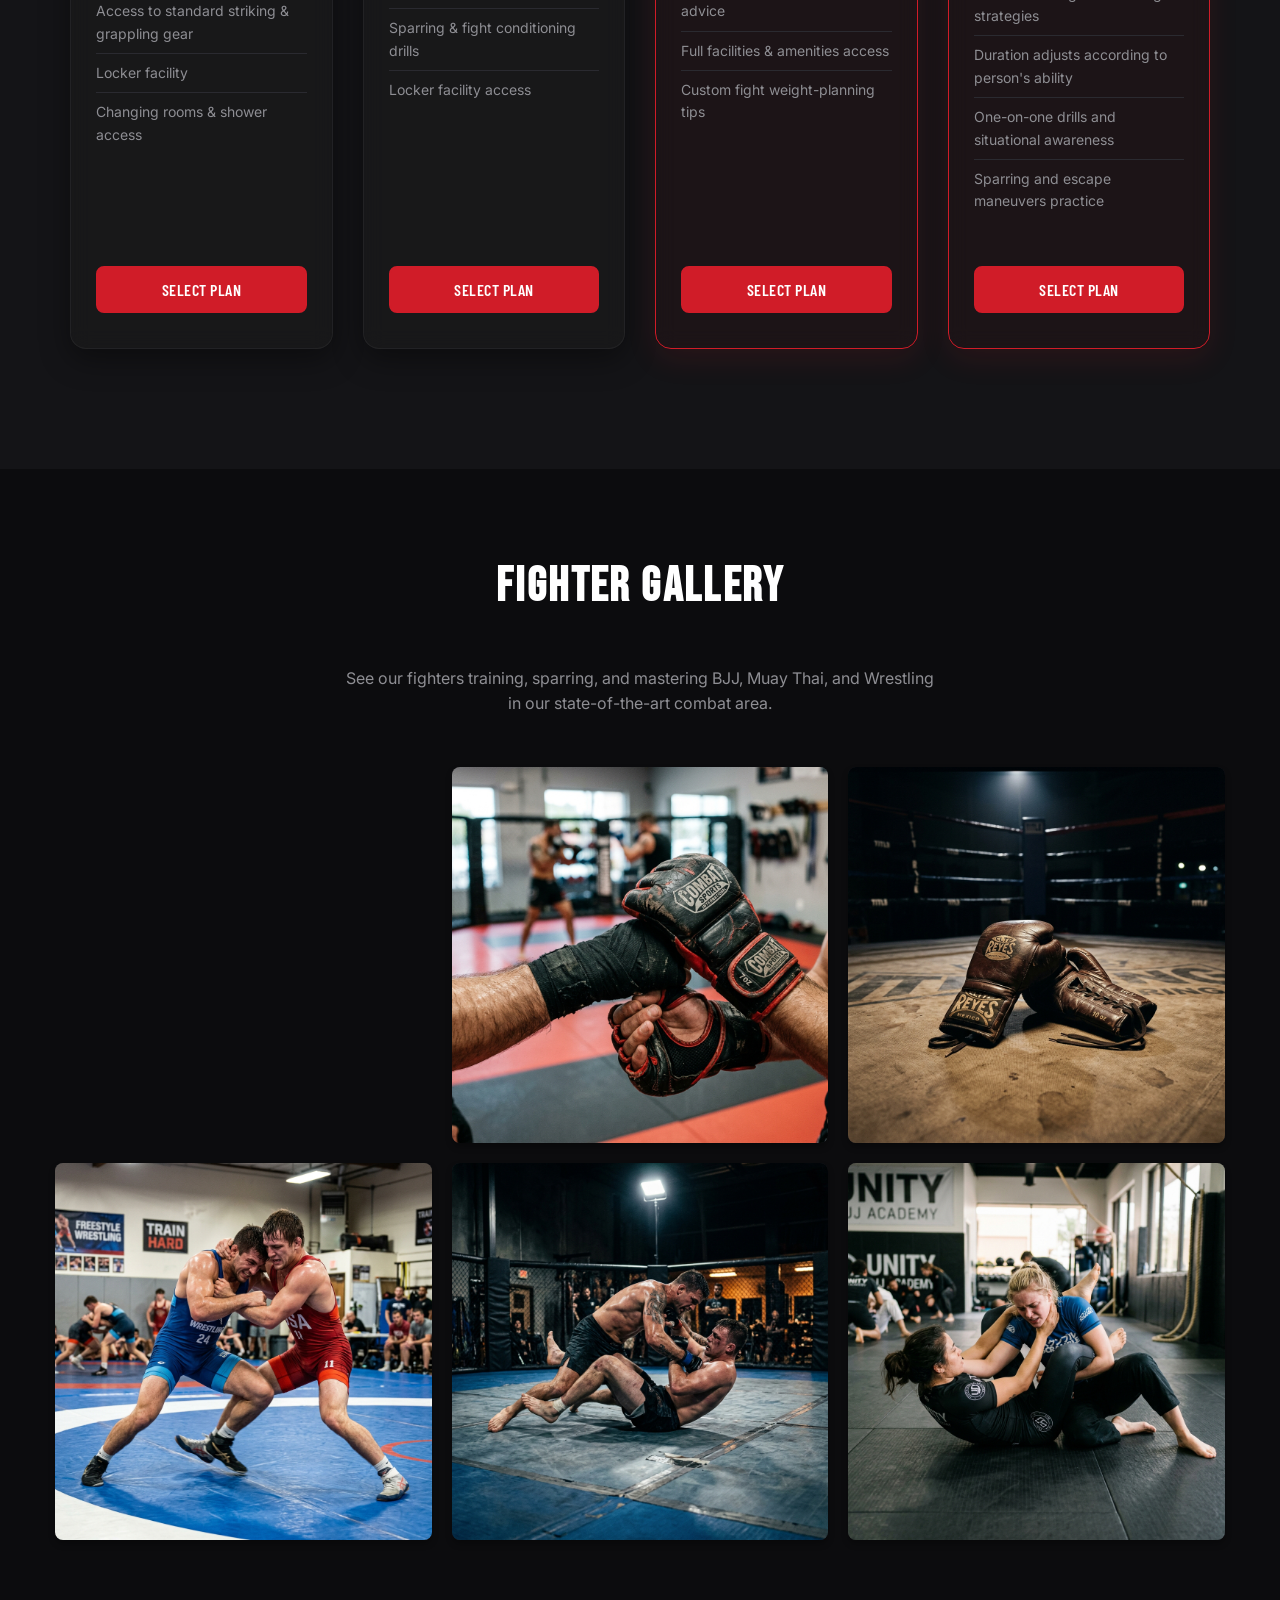
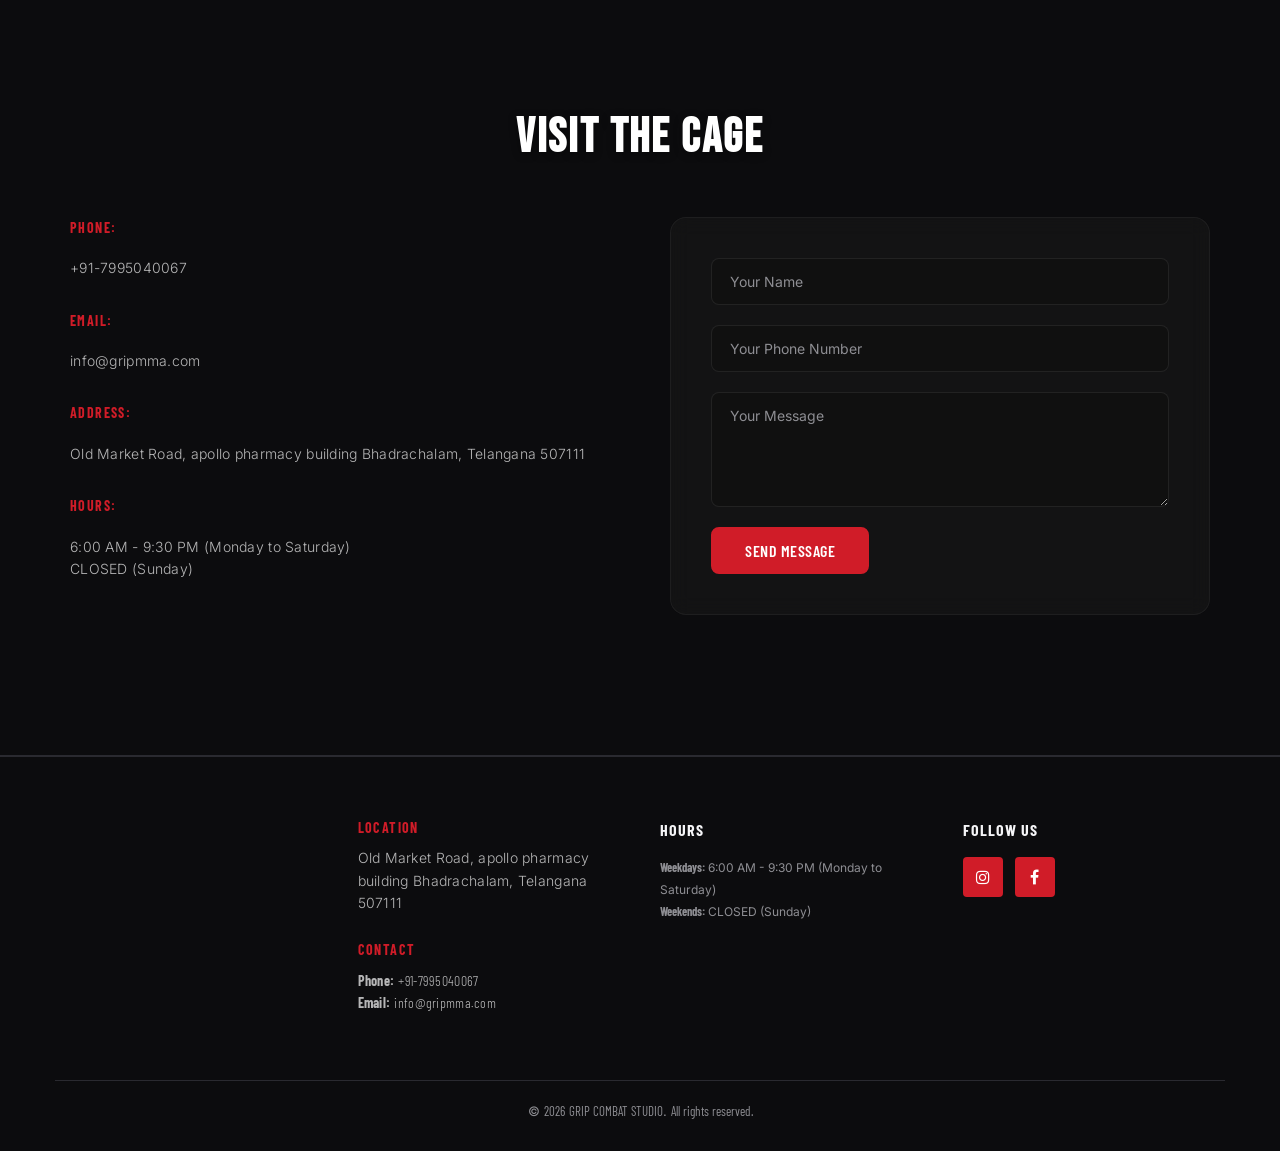
==== commit e1d902e1: "branding: rename MMA to GRIP COMBAT STUDIO" ====
--- a/mma/index.html
+++ b/mma/index.html
@@ -2,7 +2,7 @@
 <html>
 <head>
 	<meta charset="UTF-8">
-	<title>GRIPMMA — Train Combat. Fight Smarter.</title>
+	<title>GRIP COMBAT STUDIO — Train Combat. Fight Smarter.</title>
 	<meta name="description" content="">
 	<meta name="keywords" content="">
 	<meta name="viewport" content="width=device-width, initial-scale=1">
--- a/css/style.css
+++ b/css/style.css
@@ -380,13 +380,54 @@
 
 @media (max-width: 575px) {
   .mma-badge {
-    flex-wrap: wrap;
-    padding: 8px 12px;
-    border-radius: 16px;
-    gap: 8px;
+    display: grid;
+    grid-template-columns: auto 1fr;
+    column-gap: 12px;
+    row-gap: 6px;
+    align-items: center;
+    text-align: left;
+    padding: 10px 14px;
+    border-radius: 12px;
+    max-width: 380px;
+    width: 100%;
+    margin: 0 auto 12px auto;
+    background: rgba(255, 255, 255, 0.05);
+    border: 1px solid rgba(255, 255, 255, 0.12);
+    box-sizing: border-box;
+    box-shadow: 0 4px 20px rgba(0, 0, 0, 0.25);
+  }
+  .mma-badge:active {
+    transform: scale(0.98);
+    background: rgba(255, 255, 255, 0.08);
+  }
+  .mma-badge .badge-tag {
+    grid-column: 1;
+    grid-row: 1 / span 2;
+    align-self: center;
+    justify-self: center;
+    font-size: 0.7rem;
+    font-weight: 700;
+    padding: 3px 8px;
+    border-radius: 6px;
   }
   .mma-badge .badge-text {
-    width: 100%;
+    grid-column: 2;
+    grid-row: 1;
+    width: auto;
+    font-size: 0.8rem;
+    line-height: 1.35;
+    color: rgba(255, 255, 255, 0.85);
+  }
+  .mma-badge .badge-link {
+    grid-column: 2;
+    grid-row: 2;
+    font-size: 0.8rem;
+    line-height: 1.2;
+    font-weight: 600;
+    color: var(--color-primary);
+  }
+  .mma-badge:active .badge-link i {
+    transform: translateX(4px);
   }
 }
 .home .container{
@@ -3273,5 +3314,125 @@
   justify-content: center;
 }
 
-
-
+/* Premium Mobile Animation Overrides */
+@media (max-width: 767px) {
+  /* Snappier duration, hardware acceleration, and GPU paint optimizations */
+  .animated {
+    -webkit-animation-duration: 0.5s !important;
+    animation-duration: 0.5s !important;
+    will-change: transform, opacity;
+    backface-visibility: hidden;
+    -webkit-backface-visibility: hidden;
+  }
+
+  /* Looping Shimmer Sweep on Primary CTAs for Mobile */
+  .btn::after, 
+  .hero-cta::after, 
+  #contact-form button::after, 
+  .pricing-card .select-plan-btn::after {
+    -webkit-animation: shimmerSweep 3.5s infinite ease-in-out;
+    animation: shimmerSweep 3.5s infinite ease-in-out;
+  }
+
+  @keyframes shimmerSweep {
+    0% { left: -100%; }
+    30% { left: 100%; }
+    100% { left: 100%; }
+  }
+  @-webkit-keyframes shimmerSweep {
+    0% { left: -100%; }
+    30% { left: 100%; }
+    100% { left: 100%; }
+  }
+
+  /* Soften slideInLeft: subtle translate-X + fade-in (avoids horizontal overflow / jitter) */
+  @keyframes slideInLeft {
+    from { transform: translate3d(-20px, 0, 0); opacity: 0; }
+    to { transform: translate3d(0, 0, 0); opacity: 1; }
+  }
+  @-webkit-keyframes slideInLeft {
+    from { -webkit-transform: translate3d(-20px, 0, 0); opacity: 0; }
+    to { -webkit-transform: translate3d(0, 0, 0); opacity: 1; }
+  }
+
+  /* Soften slideInRight: subtle translate-X + fade-in (avoids horizontal overflow / jitter) */
+  @keyframes slideInRight {
+    from { transform: translate3d(20px, 0, 0); opacity: 0; }
+    to { transform: translate3d(0, 0, 0); opacity: 1; }
+  }
+  @-webkit-keyframes slideInRight {
+    from { -webkit-transform: translate3d(20px, 0, 0); opacity: 0; }
+    to { -webkit-transform: translate3d(0, 0, 0); opacity: 1; }
+  }
+
+  /* Soften fadeInUp: tight translation-Y + fade-in + soft entrance glow for mobile */
+  @keyframes fadeInUp {
+    from {
+      transform: translate3d(0, 15px, 0);
+      opacity: 0;
+      box-shadow: 0 4px 10px rgba(0, 0, 0, 0), 0 0 0 0 rgba(232, 25, 44, 0);
+    }
+    40% {
+      opacity: 0.8;
+      box-shadow: 0 4px 15px rgba(0, 0, 0, 0.1), 0 0 12px 2px var(--color-primary, #e8192c);
+    }
+    to {
+      transform: translate3d(0, 0, 0);
+      opacity: 1;
+      box-shadow: 0 4px 10px rgba(0, 0, 0, 0.15), 0 0 0 0 rgba(232, 25, 44, 0);
+    }
+  }
+  @-webkit-keyframes fadeInUp {
+    from {
+      -webkit-transform: translate3d(0, 15px, 0);
+      opacity: 0;
+      box-shadow: 0 4px 10px rgba(0, 0, 0, 0), 0 0 0 0 rgba(232, 25, 44, 0);
+    }
+    40% {
+      opacity: 0.8;
+      box-shadow: 0 4px 15px rgba(0, 0, 0, 0.1), 0 0 12px 2px var(--color-primary, #e8192c);
+    }
+    to {
+      -webkit-transform: translate3d(0, 0, 0);
+      opacity: 1;
+      box-shadow: 0 4px 10px rgba(0, 0, 0, 0.15), 0 0 0 0 rgba(232, 25, 44, 0);
+    }
+  }
+
+  /* Replace bounceInUp with a smooth slide-up fade + soft entrance glow (no bouncy overshoot) */
+  @keyframes bounceInUp {
+    from {
+      transform: translate3d(0, 20px, 0);
+      opacity: 0;
+      box-shadow: 0 4px 10px rgba(0, 0, 0, 0), 0 0 0 0 rgba(232, 25, 44, 0);
+    }
+    40% {
+      opacity: 0.8;
+      box-shadow: 0 4px 15px rgba(0, 0, 0, 0.1), 0 0 12px 2px var(--color-primary, #e8192c);
+    }
+    to {
+      transform: translate3d(0, 0, 0);
+      opacity: 1;
+      box-shadow: 0 4px 10px rgba(0, 0, 0, 0.15), 0 0 0 0 rgba(232, 25, 44, 0);
+    }
+  }
+  @-webkit-keyframes bounceInUp {
+    from {
+      -webkit-transform: translate3d(0, 20px, 0);
+      opacity: 0;
+      box-shadow: 0 4px 10px rgba(0, 0, 0, 0), 0 0 0 0 rgba(232, 25, 44, 0);
+    }
+    40% {
+      opacity: 0.8;
+      box-shadow: 0 4px 15px rgba(0, 0, 0, 0.1), 0 0 12px 2px var(--color-primary, #e8192c);
+    }
+    to {
+      -webkit-transform: translate3d(0, 0, 0);
+      opacity: 1;
+      box-shadow: 0 4px 10px rgba(0, 0, 0, 0.15), 0 0 0 0 rgba(232, 25, 44, 0);
+    }
+  }
+}
+
+
+
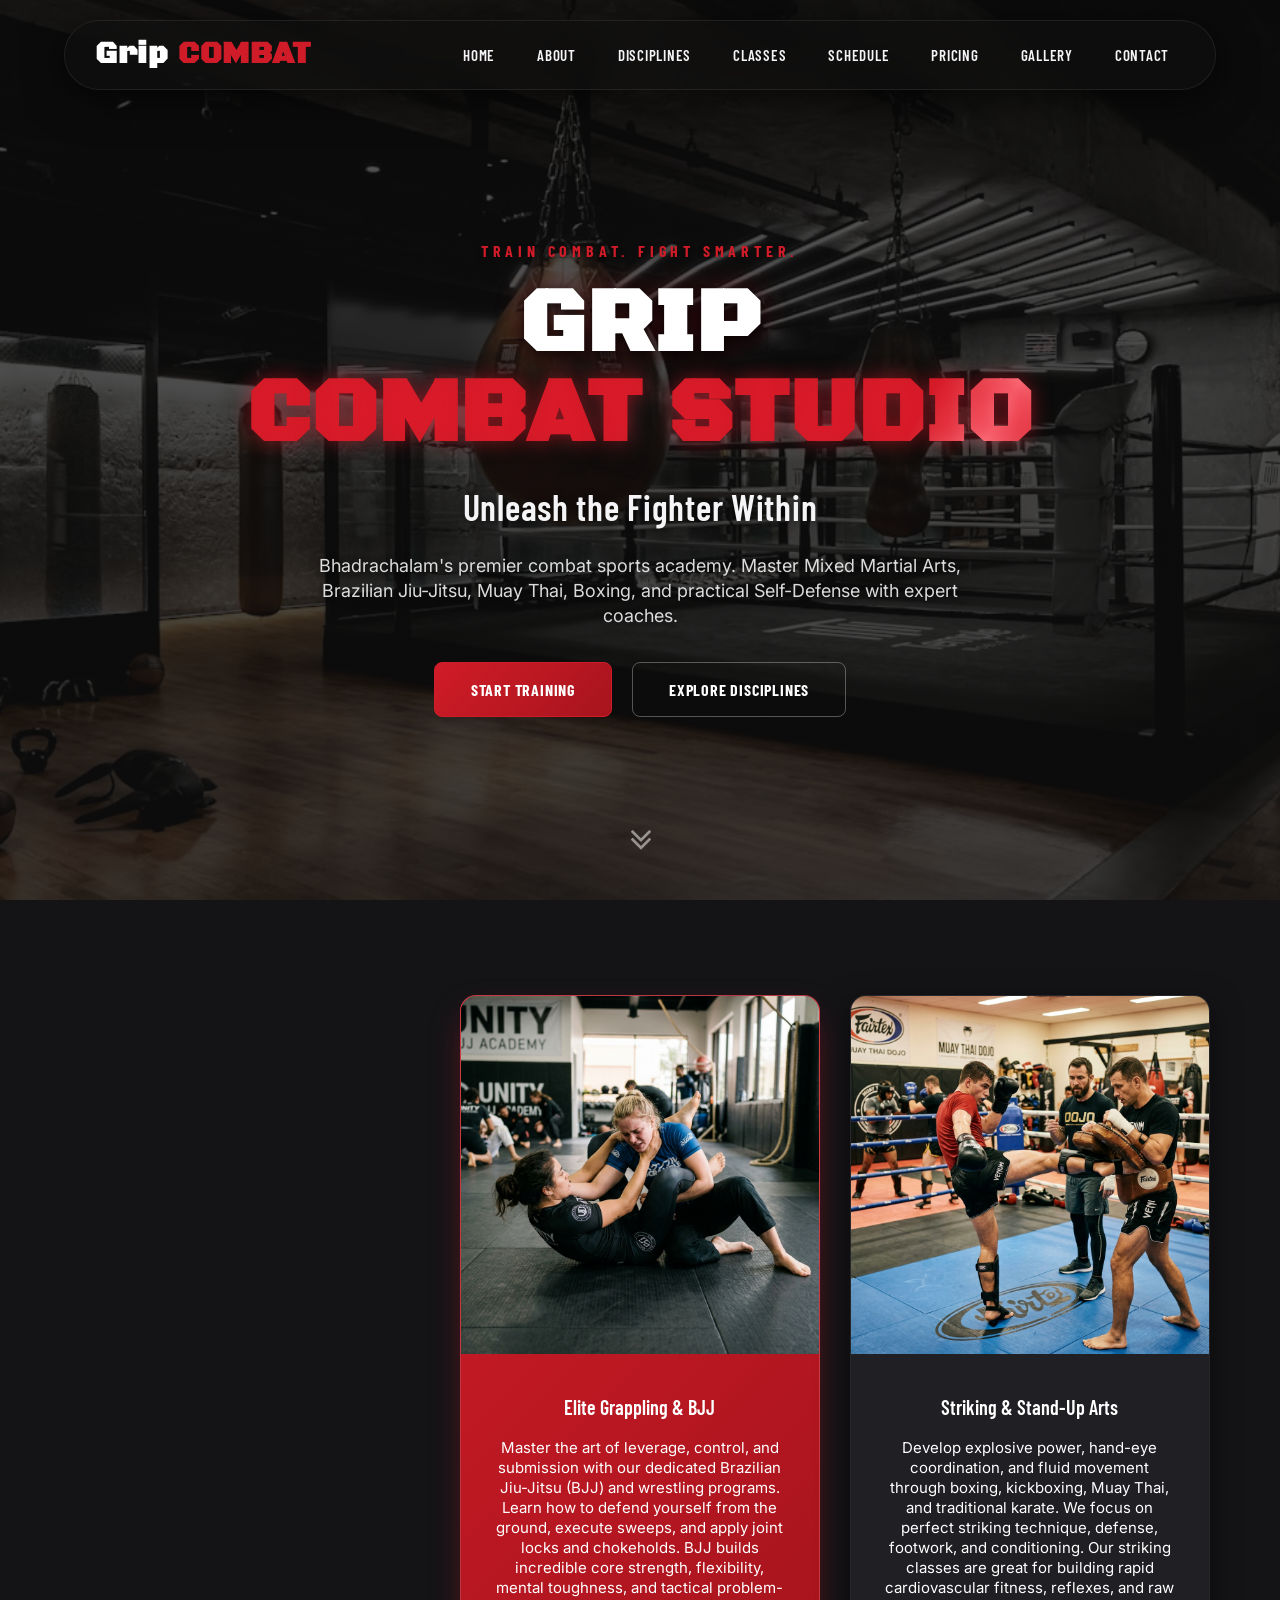
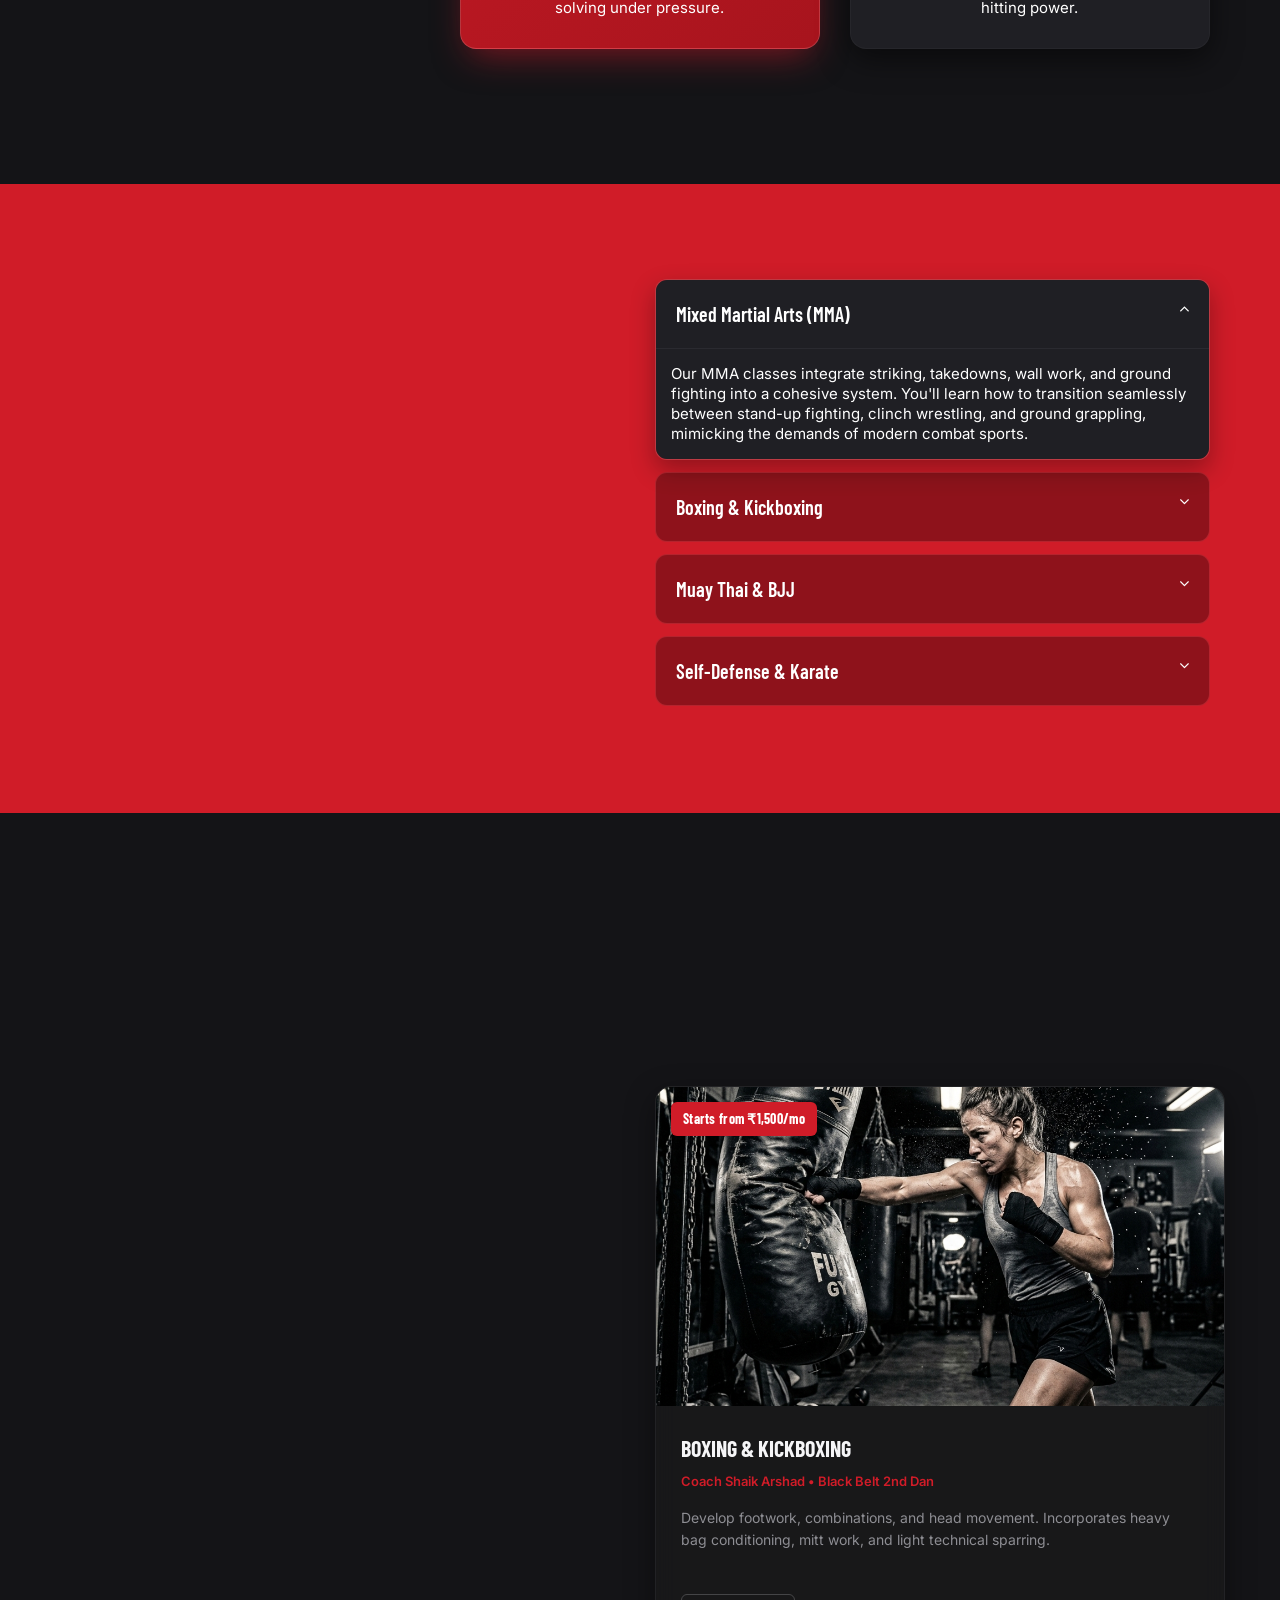
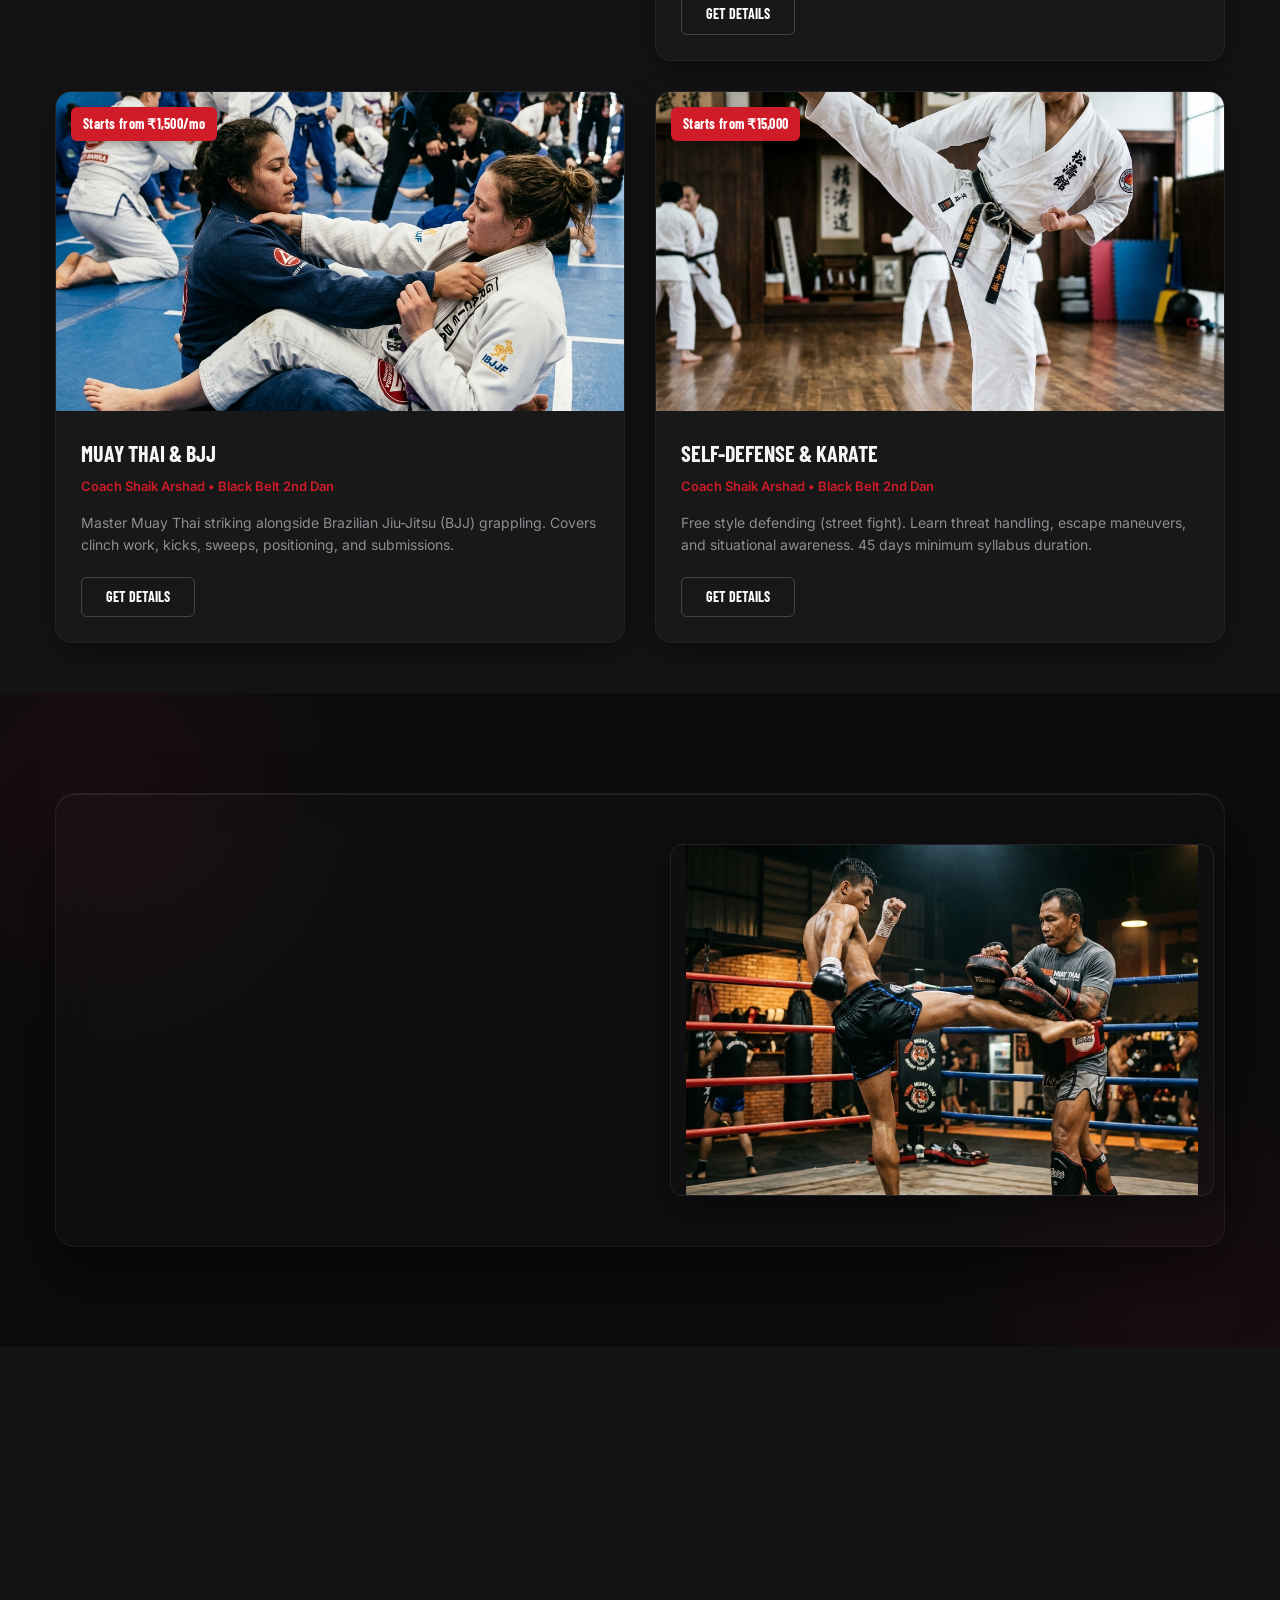
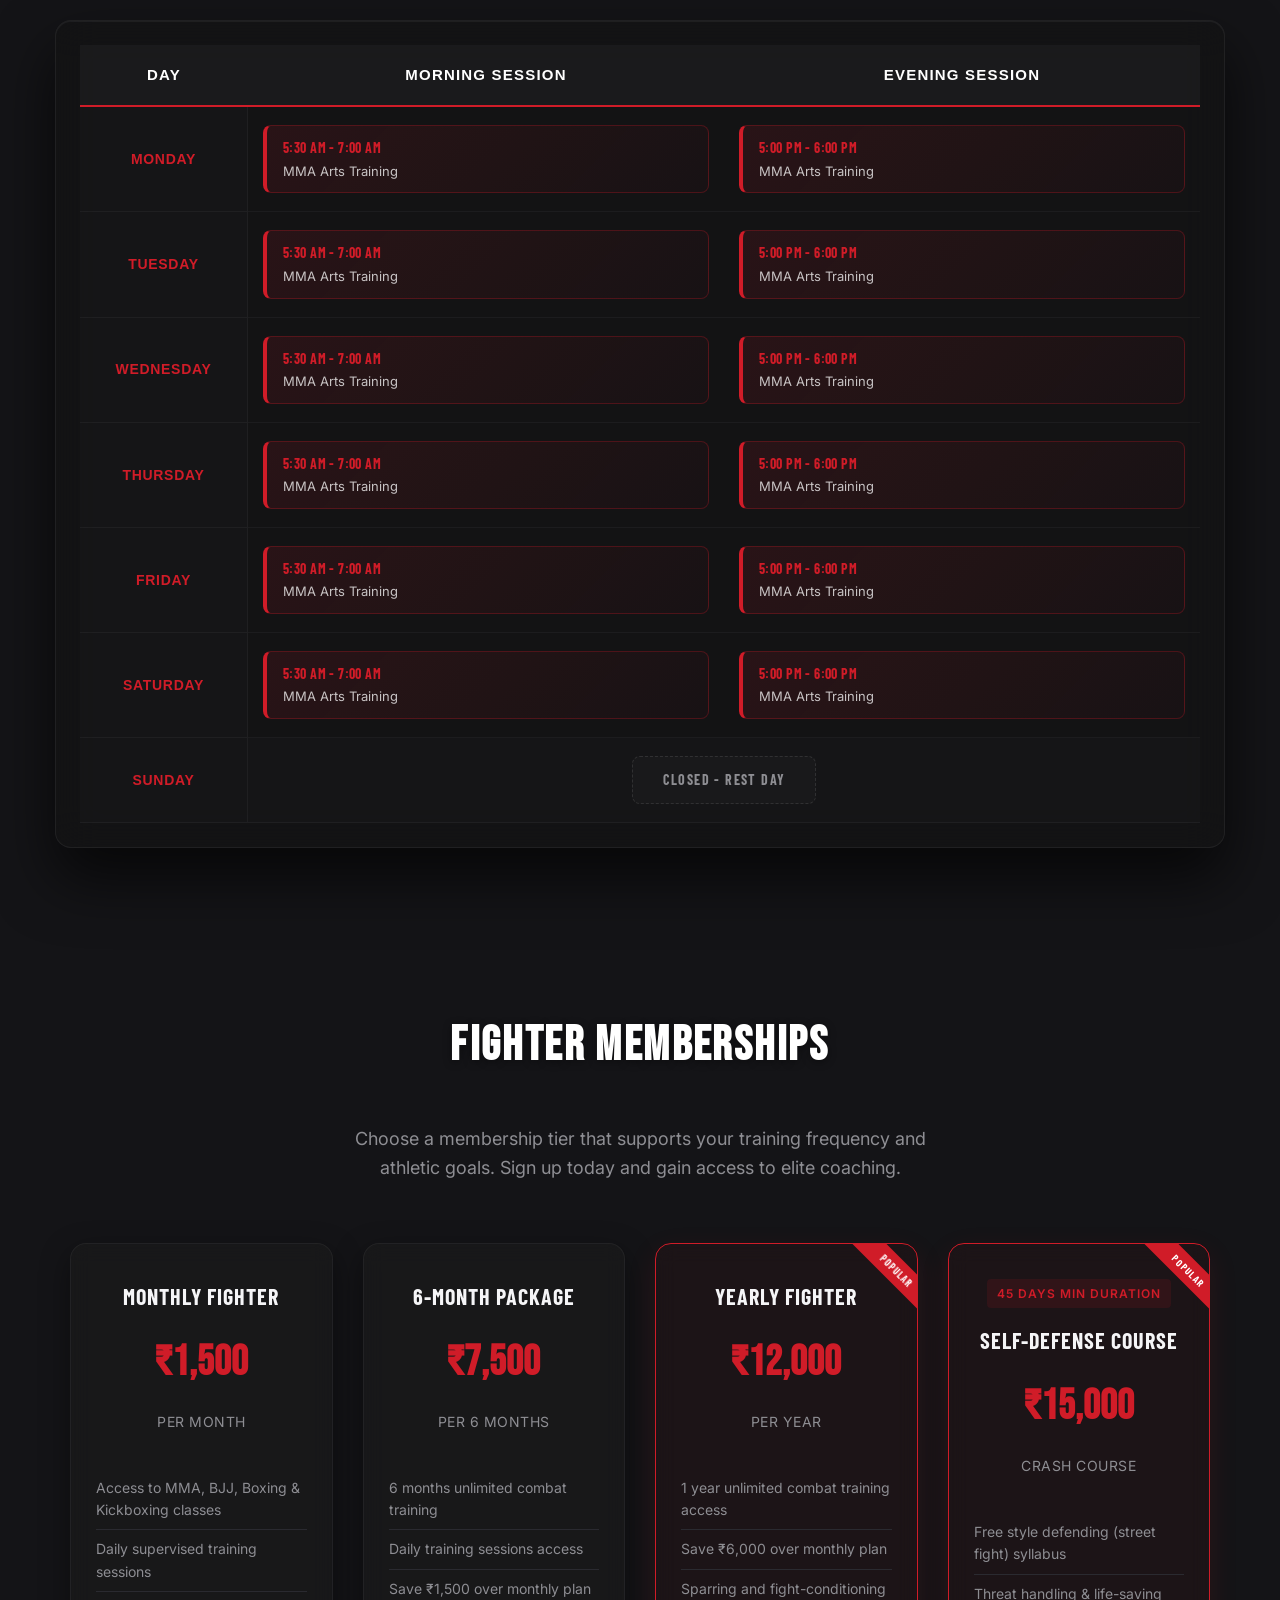
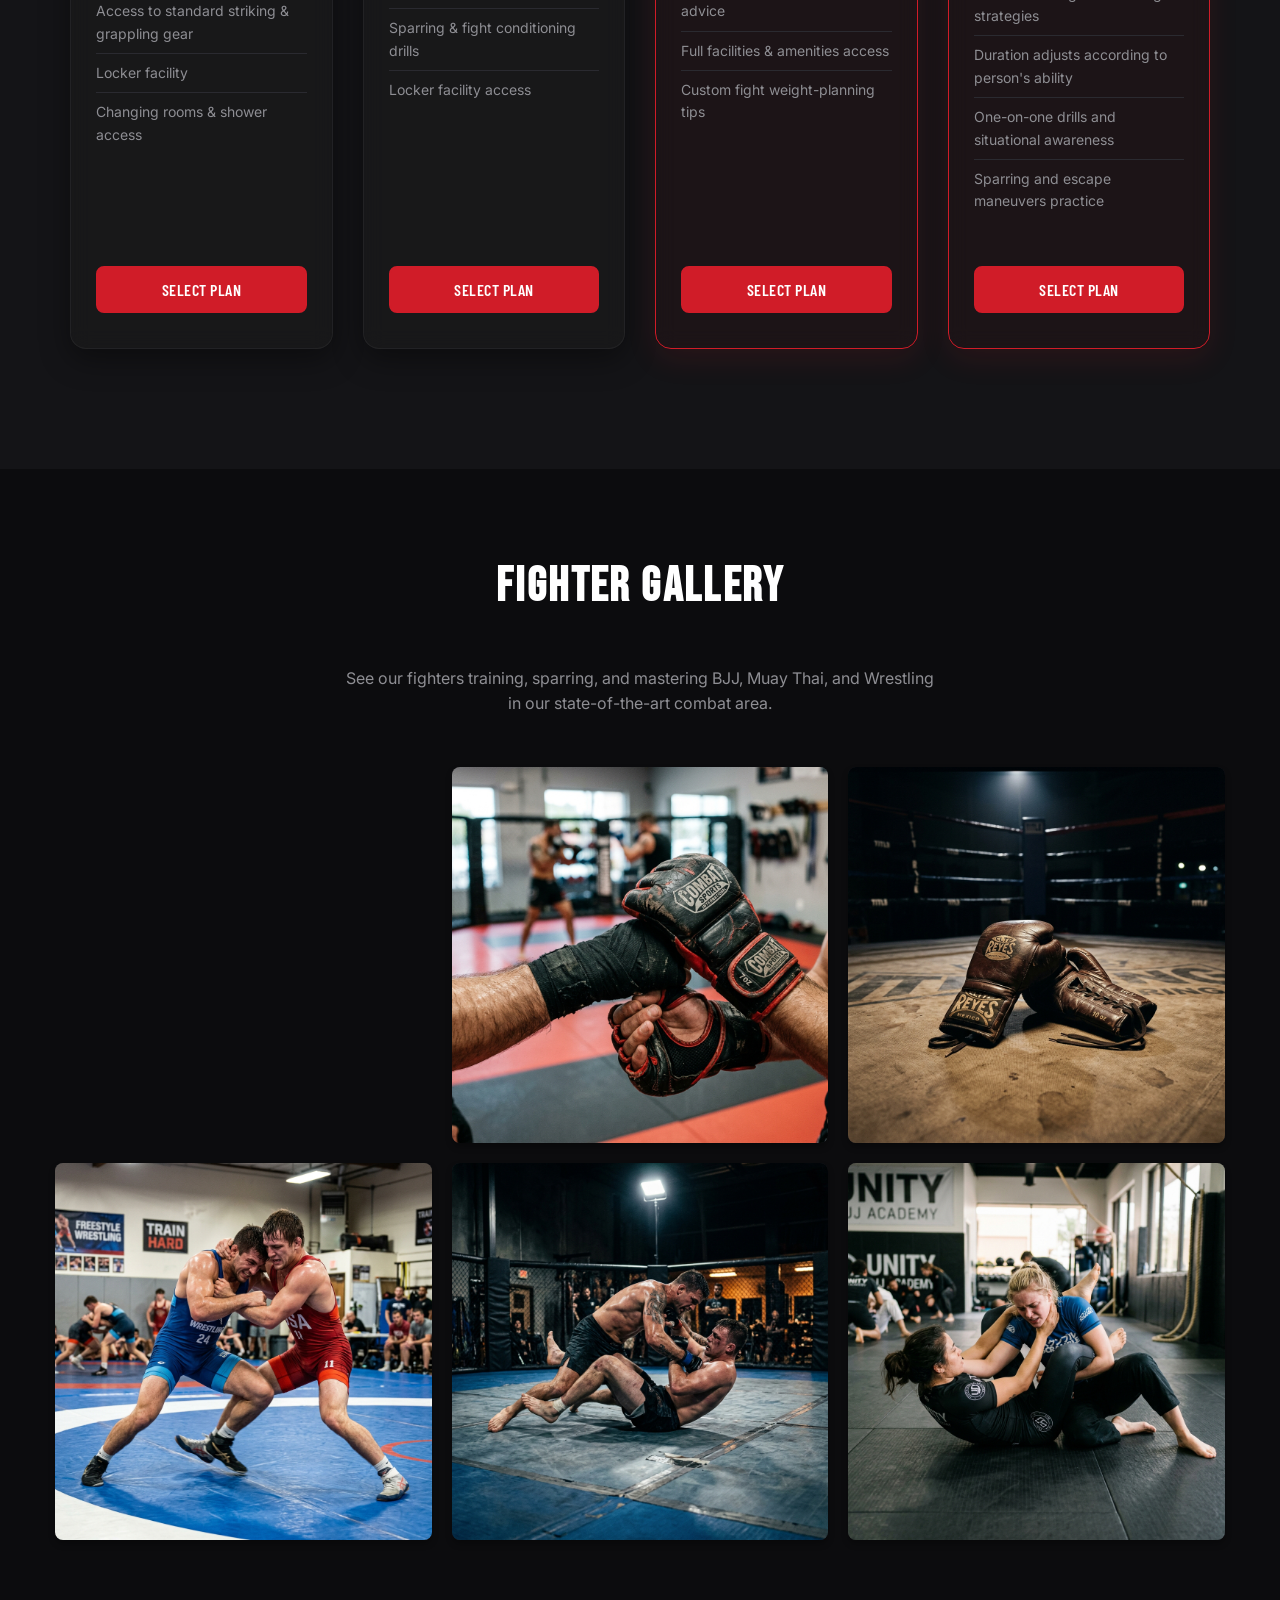
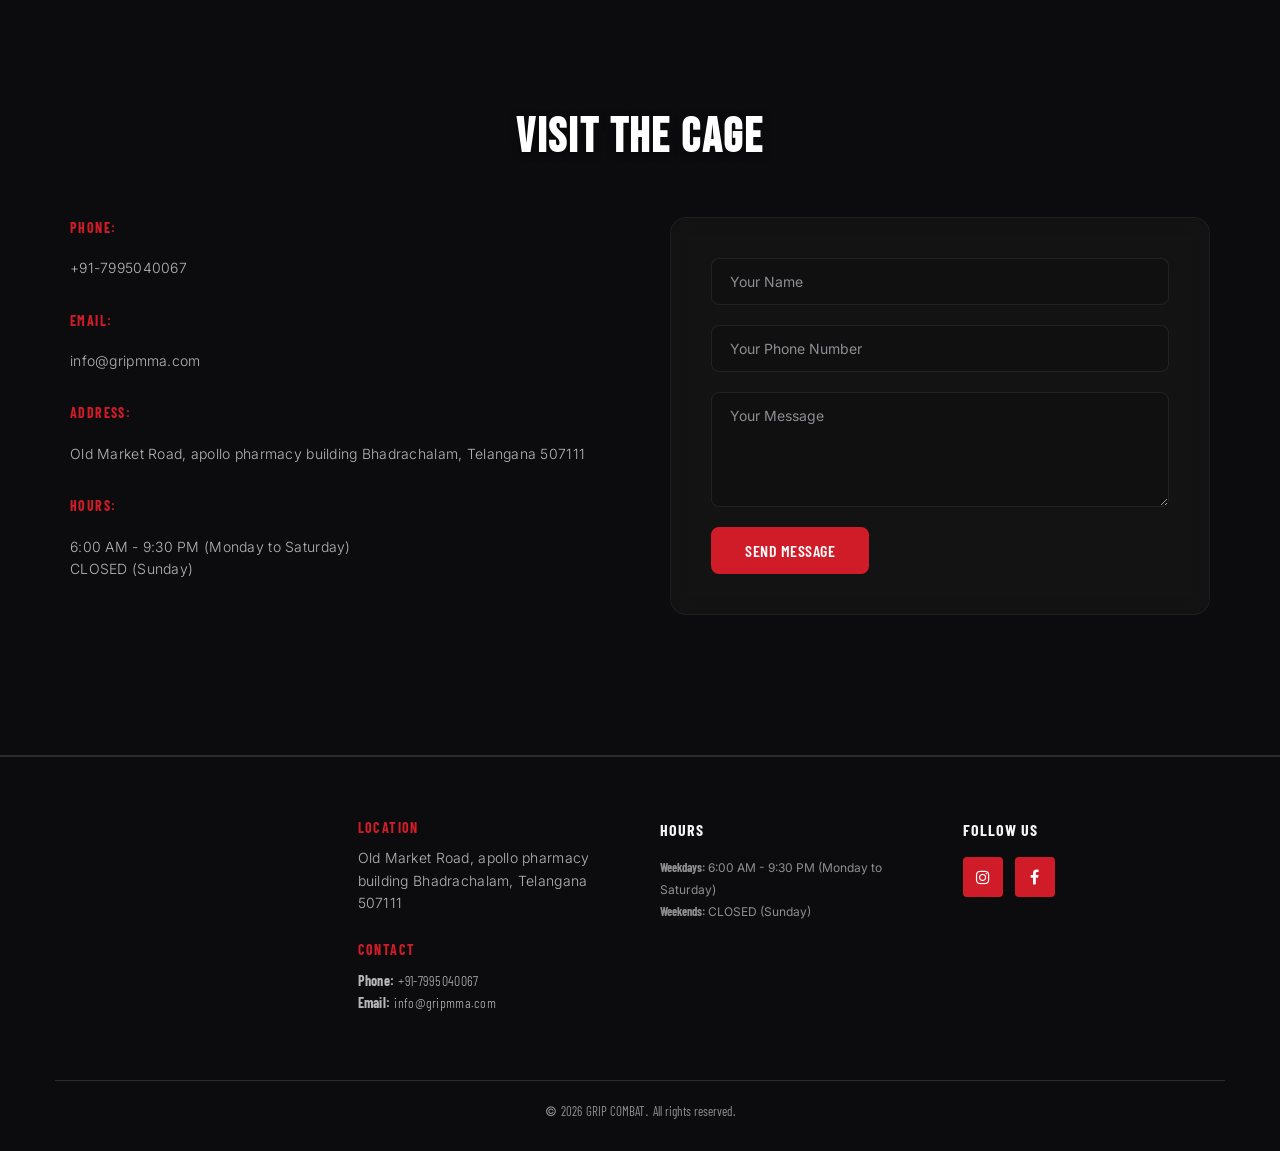
==== commit 9f7d6259: "feat: implement MMA subpage and add global favicon support" ====
--- a/mma/index.html
+++ b/mma/index.html
@@ -8,6 +8,9 @@
 	<meta name="viewport" content="width=device-width, initial-scale=1">
 	<meta name="theme-color" content="">
 	<meta name="robots" content="index, follow">
+	
+	<!-- Favicon -->
+	<link rel="icon" type="image/png" href="../favicon.png">
 	
 	<!-- Open Graph Meta Tags -->
 	<meta property="og:title" content="">
